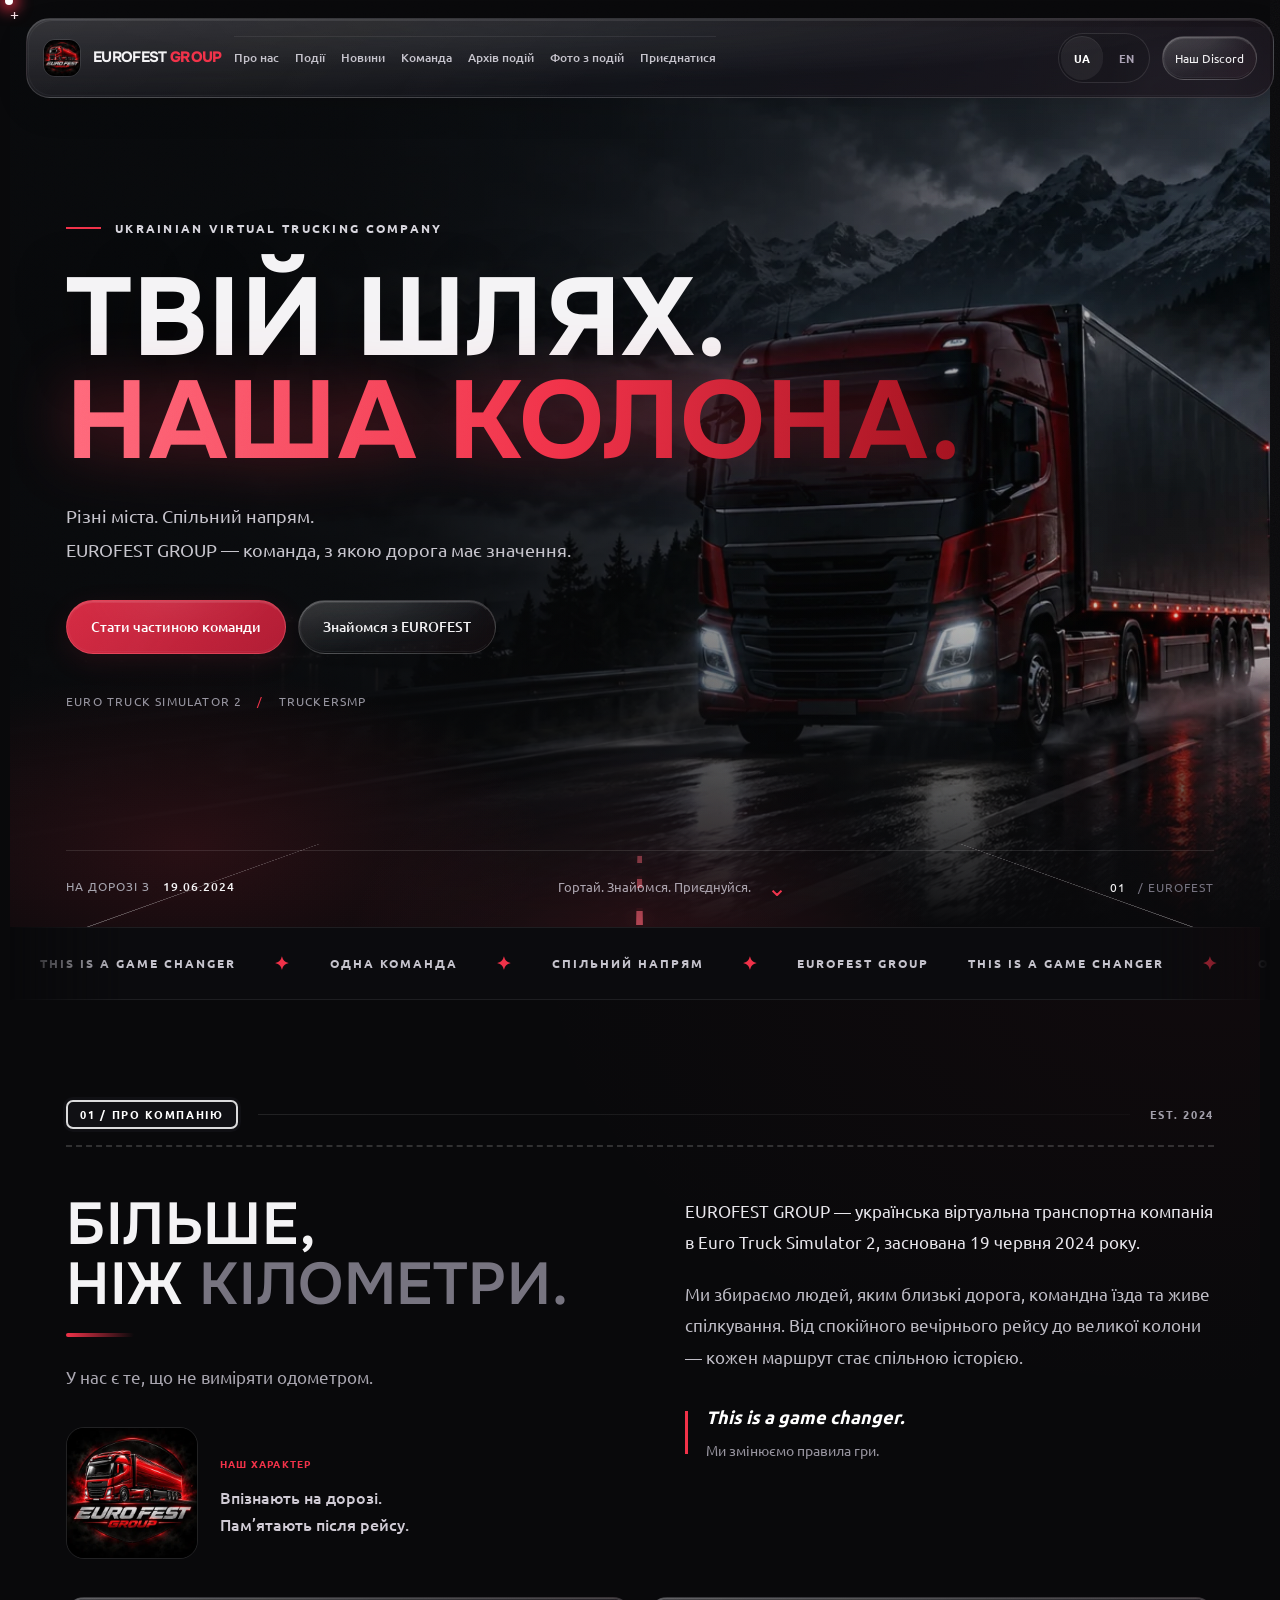
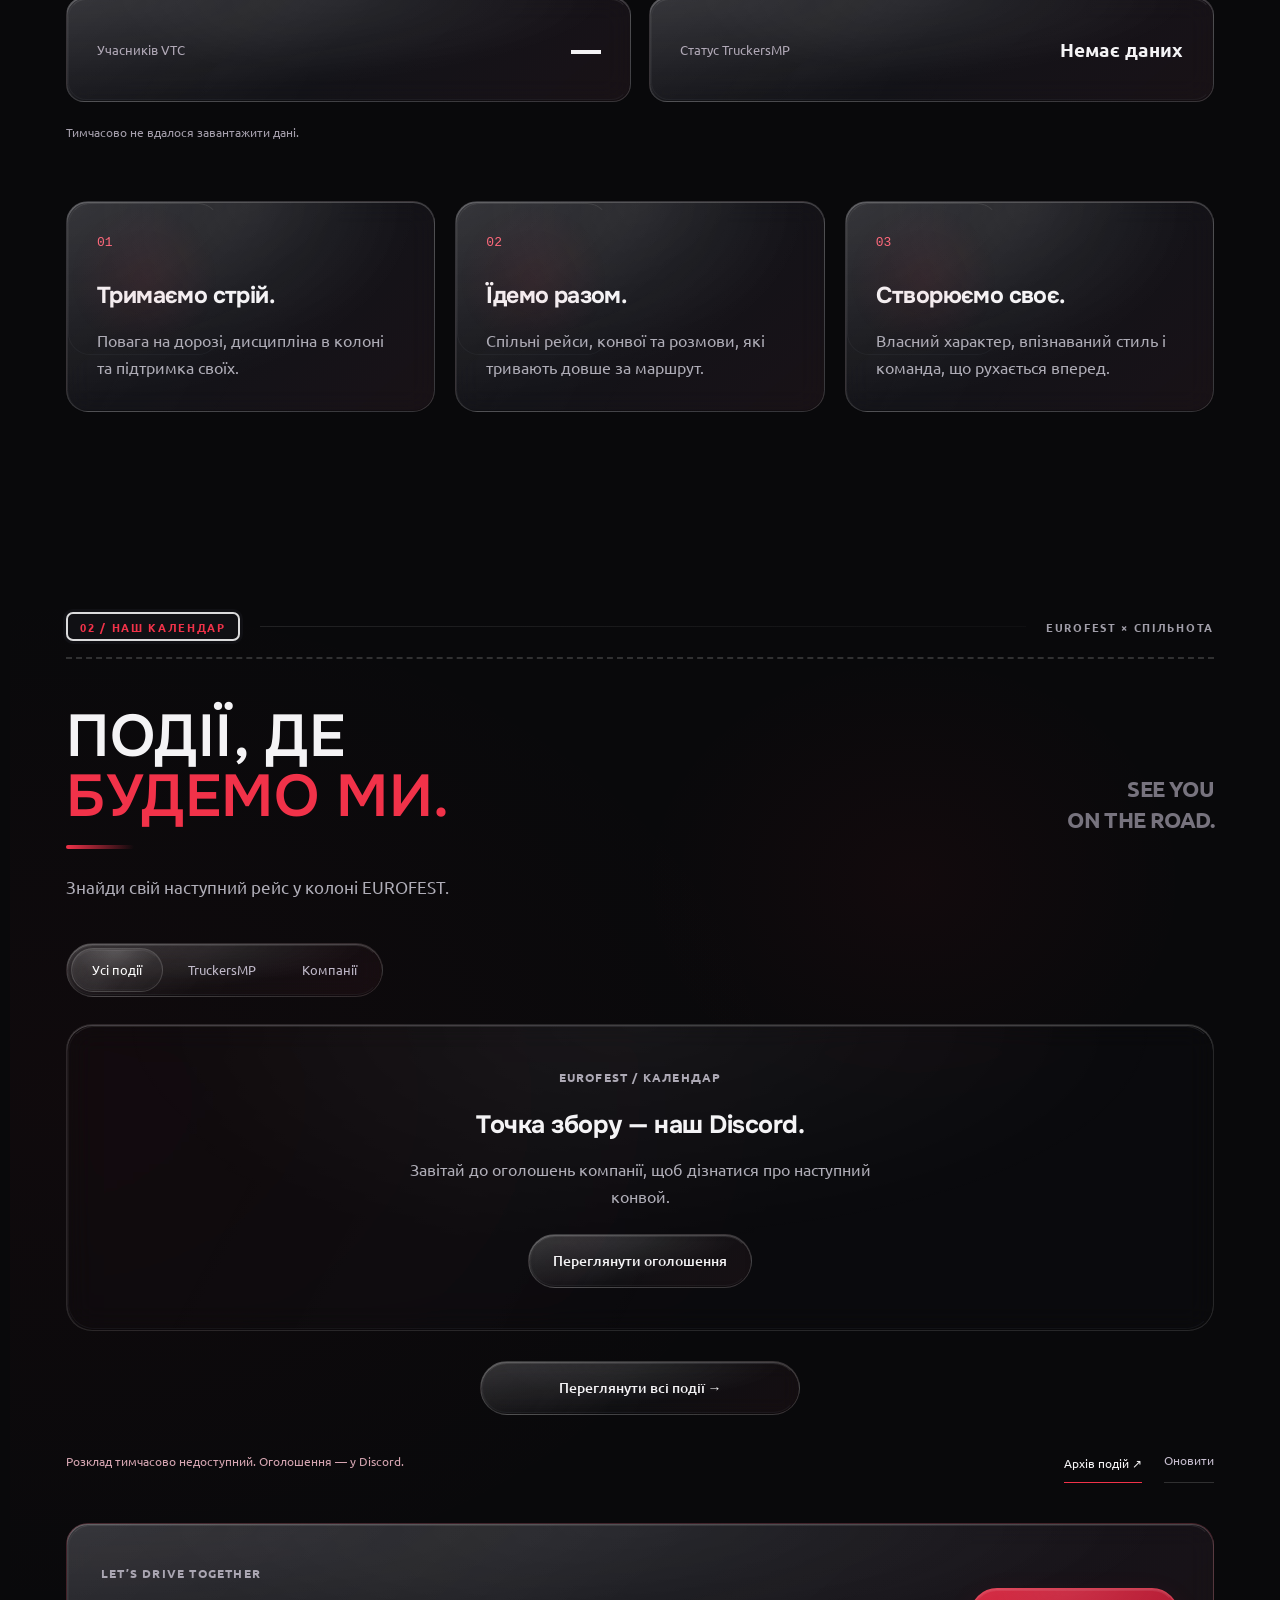
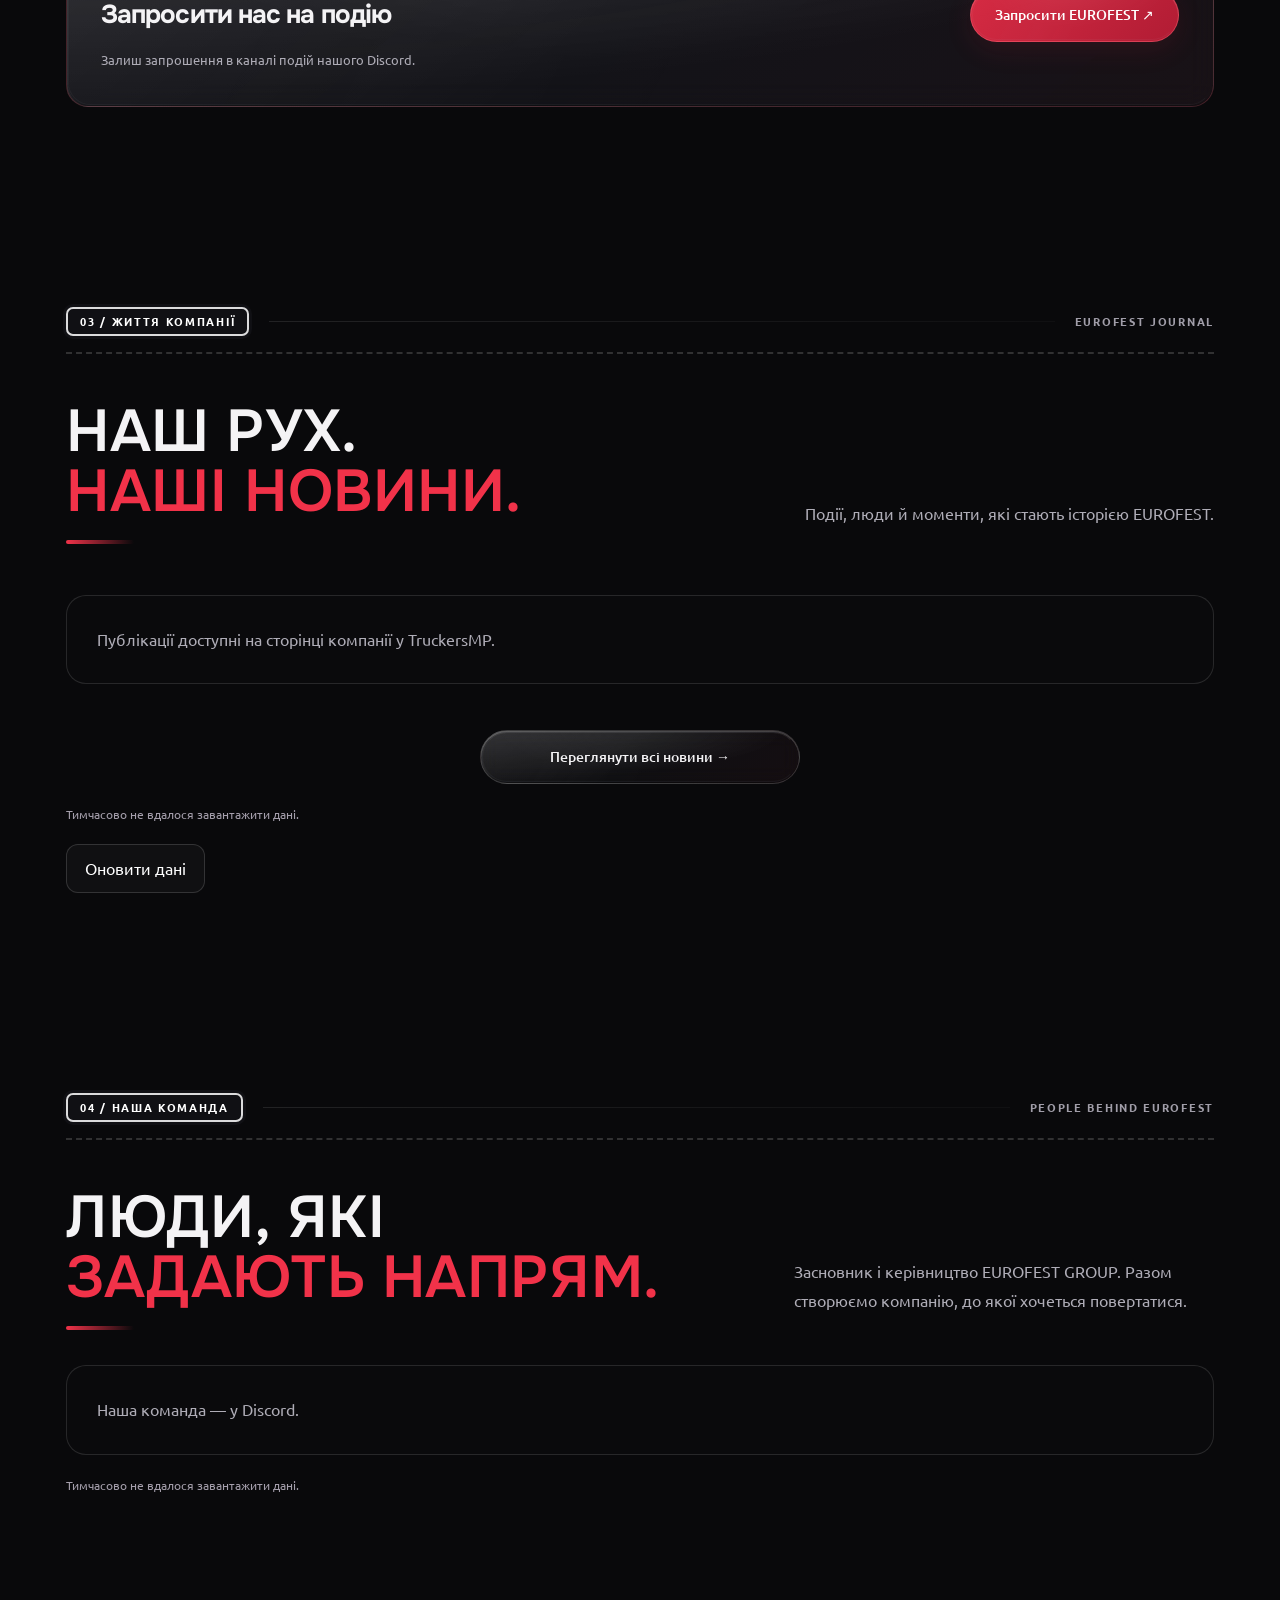
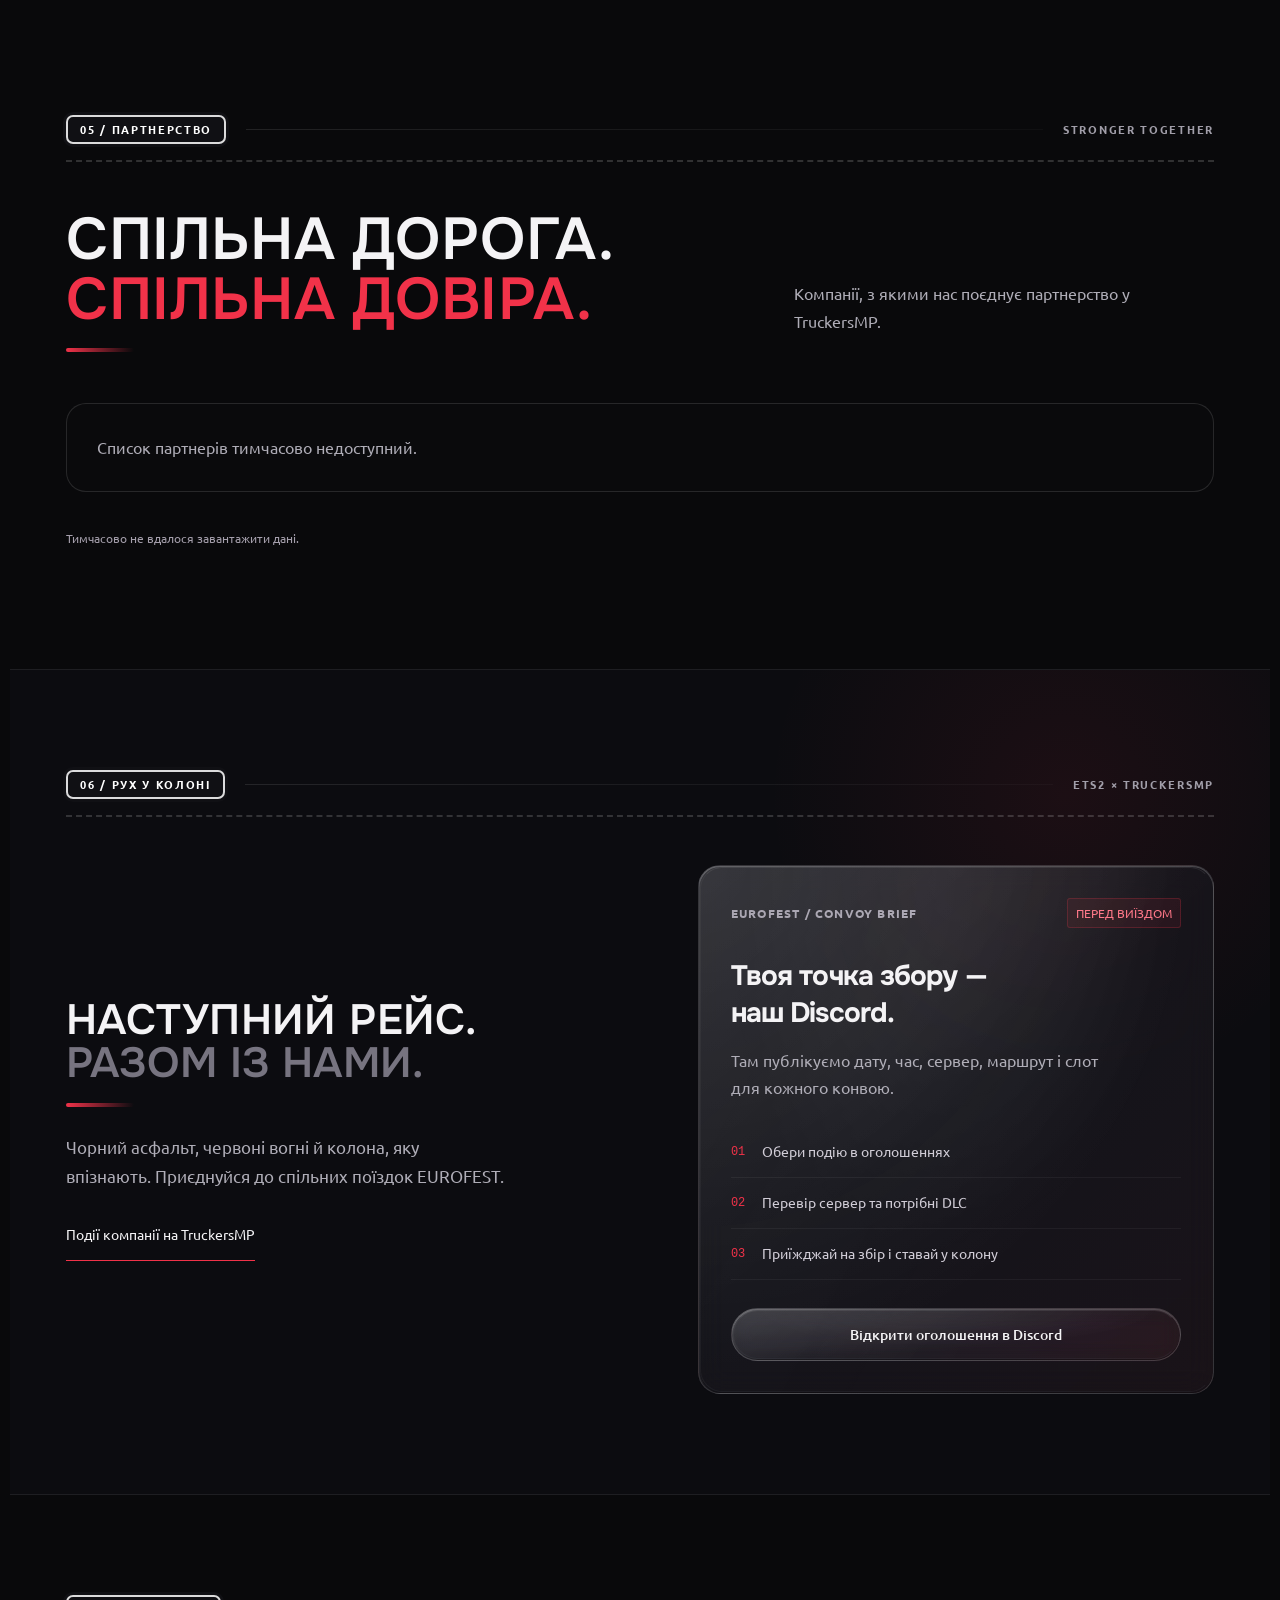
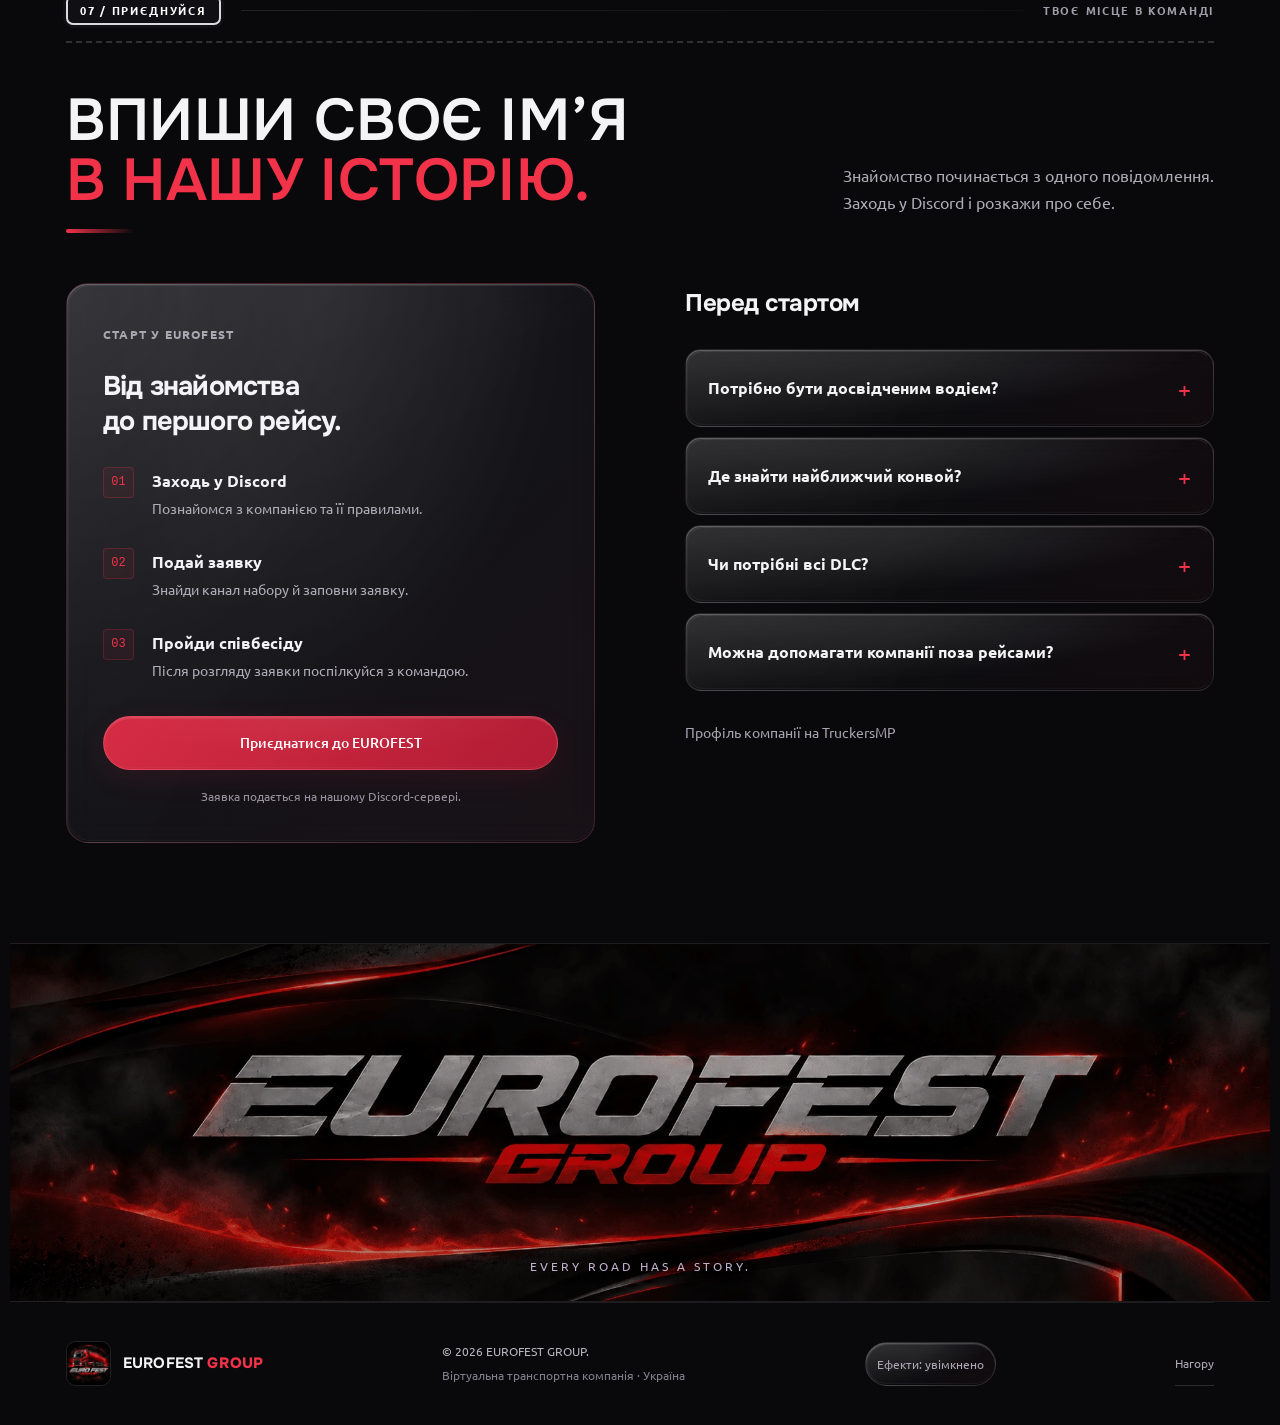
==== index.html @ 63dfdf86 "Add files via upload" ====
<!doctype html>
<html lang="uk">
<head>
  <meta charset="utf-8">
  <meta name="viewport" content="width=device-width,initial-scale=1,viewport-fit=cover">
  <meta name="theme-color" content="#09090c">
  <meta name="description" content="EUROFEST GROUP — українська віртуальна транспортна компанія в Euro Truck Simulator 2. Спільні маршрути, конвої та команда, з якою хочеться їхати.">
  <title>EUROFEST GROUP — Твій шлях. Наша колона.</title>
  <link rel="preload" as="image" href="assets/convoy.webp" fetchpriority="high">
  <link rel="icon" type="image/png" href="assets/favicon.png">
+  <script>
    // Set the navigation policy before the first paint.
    (() => {
      'use strict';
      const root = document.documentElement;
      const reduced = window.matchMedia('(prefers-reduced-motion: reduce)');
      let disabled = reduced.matches;
      try { disabled ||= localStorage.getItem('eurofest-effects') === 'off'; } catch (_) {}
      root.classList.toggle('motion-suppressed', disabled);
      const native = typeof document.startViewTransition === 'function' && 'onpageswap' in window && 'onpagereveal' in window;
      const policy = document.createElement('style');
      policy.id = 'eurofest-navigation-policy';
      policy.textContent = '@view-transition{navigation:' + (native && !disabled ? 'auto' : 'none') + '}';
      document.head.append(policy);
      const skip = event => {
        const transition = event.viewTransition;
        if (!transition) return;
        ['ready', 'finished', 'updateCallbackDone'].forEach(name => transition[name]?.catch(() => {}));
        if (reduced.matches || root.classList.contains('motion-suppressed') || root.classList.contains('effects-off')) transition.skipTransition();
      };
      window.addEventListener('pageswap', skip);
      window.addEventListener('pagereveal', skip);
    })();
  </script>
  <link rel="stylesheet" href="assets/style.css">
  <link rel="stylesheet" href="assets/glass.css?v=glass-restored-20261005">
  <link rel="stylesheet" href="assets/community.css?v=glass-restored-20261005">
  <script src="assets/config.js" defer></script>
  <script src="assets/translations.js?v=experience-20261006" defer></script>
  <script src="assets/i18n.js?v=experience-20261006" defer></script>
  <script src="assets/photo-cache.js?v=device-cache-20261005" defer></script>
  <script src="assets/app.js?v=experience-20261006" defer></script>
  <link rel="stylesheet" href="assets/responsive.css?v=photos-20261005">
  <script src="assets/gallery.js?v=dlc-lookup-20261005" defer></script>
  <script src="assets/news.js?v=preview-6-20261005" defer></script>
  <script src="assets/community.js?v=lists-20261005" defer></script>
  <link rel="stylesheet" href="assets/lists.css?v=preview-6-20261005">
  <link rel="stylesheet" href="assets/polish.css?v=dlc-links-20261005">
<link rel="stylesheet" href="assets/premium.css?v=v5-20261006e">
  <link rel="stylesheet" href="assets/experience.css?v=road-cinema-20261006">
  <script src="assets/experience.js?v=experience-20261006" defer></script>
</head>
<body>
  <a class="skip-link" href="#main">Перейти до вмісту</a>
  <div class="scroll-progress" aria-hidden="true"></div>
  <header class="header">
    <a class="brand" href="#top" aria-label="EUROFEST GROUP — головна"><img class="brand-logo" src="assets/logo.webp" alt="" width="50" height="50"><span class="brand-name">EUROFEST <b>GROUP</b></span></a>
    <nav class="nav" id="navigation" aria-label="Основна навігація"><a href="#about">Про нас</a><a href="#events">Події</a><a href="#news">Новини</a><a href="#team">Команда</a><a href="archive.html">Архів подій</a><a href="photos.html">Фото з подій</a><a href="#join">Приєднатися</a></nav>
    <div class="language-switch" role="group" aria-label="Мова сайту"><button type="button" data-language="uk" aria-pressed="true" lang="uk">UA</button><button type="button" data-language="en" aria-pressed="false" lang="en">EN</button></div>
    <a class="nav-discord" data-link="discord" href="https://discord.gg/qk5h7AK7Z4" target="_blank" rel="noopener noreferrer">Наш Discord</a>
    <button class="menu-button" aria-controls="navigation" aria-expanded="false" aria-label="Відкрити меню"><span></span><span></span></button>
  </header>
  <main id="main">
    <section class="hero" id="top" aria-labelledby="hero-title">
      <img class="hero-image" src="assets/convoy.webp" alt="Червона вантажівка на нічній дорозі серед гір" width="1881" height="836" fetchpriority="high">
      <video id="hero-video" class="hero-video" muted loop playsinline preload="none" poster="assets/convoy.webp" data-src="media/convoy-loop.mp4?v=cinema2" data-webm="media/convoy-loop.webm?v=cinema2" aria-hidden="true" tabindex="-1" disablepictureinpicture></video>
      <div class="hero-shade" aria-hidden="true"></div><div class="hero-haze" aria-hidden="true"></div>
      <div class="hero-content container">
        <div class="eyebrow"><span class="red-line"></span> UKRAINIAN VIRTUAL TRUCKING COMPANY</div>
        <h1 id="hero-title">ТВІЙ ШЛЯХ.<br><span>НАША КОЛОНА.</span></h1>
        <p class="hero-description">Різні міста. Спільний напрям.<br>EUROFEST GROUP — команда, з якою дорога має значення.</p>
        <div class="hero-actions"><a class="button button-red" href="#join">Стати частиною команди</a><a class="button button-glass" href="#about">Знайомся з EUROFEST</a></div>
        <div class="hero-signature"><span>EURO TRUCK SIMULATOR 2</span><span class="divider">/</span><span>TRUCKERSMP</span></div>
      </div>
      <div class="hero-bottom container"><span class="hero-date">НА ДОРОЗІ З <strong>19.06.2024</strong></span><a class="scroll-cue" href="#about">Гортай. Знайомся. Приєднуйся.<span aria-hidden="true">⌄</span></a><span class="hero-index">01 <span>/ EUROFEST</span></span></div>
    </section>
    <div class="brand-strip" aria-label="Цінності EUROFEST"><span>THIS IS A GAME CHANGER</span><i aria-hidden="true">✦</i><span>ОДНА КОМАНДА</span><i aria-hidden="true">✦</i><span>СПІЛЬНИЙ НАПРЯМ</span><i aria-hidden="true">✦</i><span>EUROFEST GROUP</span></div>
    <section class="about section container" id="about" aria-labelledby="about-title">
      <div class="section-label reveal"><span>01 / ПРО КОМПАНІЮ</span><span>EST. 2024</span></div>
      <div class="about-layout">
        <div class="reveal"><h2 id="about-title">БІЛЬШЕ,<br>НІЖ <span class="muted-word">КІЛОМЕТРИ.</span></h2><p class="section-lead">У нас є те, що не виміряти одометром.</p><div class="identity-plaque"><img src="assets/logo.webp" alt="Логотип EUROFEST GROUP" width="150" height="150" loading="lazy"><div><span class="micro-label">НАШ ХАРАКТЕР</span><strong>Впізнають на дорозі.<br>Пам’ятають після рейсу.</strong></div></div></div>
        <div class="about-copy reveal"><p>EUROFEST GROUP — українська віртуальна транспортна компанія в Euro Truck Simulator 2, заснована 19 червня 2024 року.</p><p>Ми збираємо людей, яким близькі дорога, командна їзда та живе спілкування. Від спокійного вечірнього рейсу до великої колони — кожен маршрут стає спільною історією.</p><div class="about-note"><span class="note-line"></span><div><strong>This is a game changer.</strong><span>Ми змінюємо правила гри.</span></div></div></div>
      </div>
      <div class="vtc-stats" aria-label="Компанія у TruckersMP">
        <div class="community-card vtc-stat liquid-glass"><span>Учасників VTC</span><strong id="vtc-count">—</strong></div>
        <div class="community-card vtc-stat liquid-glass"><span>Статус TruckersMP</span><strong class="verification-value" id="vtc-verification">Завантаження…</strong></div>
      </div><p class="community-status" id="profile-status" role="status"></p>
      <div class="principles"><article class="principle reveal"><span class="card-number">01</span><h3>Тримаємо стрій.</h3><p>Повага на дорозі, дисципліна в колоні та підтримка своїх.</p></article><article class="principle reveal"><span class="card-number">02</span><h3>Їдемо разом.</h3><p>Спільні рейси, конвої та розмови, які тривають довше за маршрут.</p></article><article class="principle reveal"><span class="card-number">03</span><h3>Створюємо своє.</h3><p>Власний характер, впізнаваний стиль і команда, що рухається вперед.</p></article></div>
    </section>
    <section class="event-gallery section container" id="events" aria-labelledby="events-title">
      <div class="section-label reveal"><span>02 / НАШ КАЛЕНДАР</span><span>EUROFEST × СПІЛЬНОТА</span></div>
      <div class="gallery-heading reveal"><div><h2 id="events-title">ПОДІЇ, ДЕ<br><span>БУДЕМО МИ.</span></h2><p id="events-subtitle">Знайди свій наступний рейс у колоні EUROFEST.</p></div><span class="gallery-signature">SEE YOU<br>ON THE ROAD.</span></div>
      <div class="gallery-toolbar"><div class="event-filters" role="group" aria-label="Категорія подій"><button type="button" data-event-filter="all" aria-pressed="true">Усі події</button><button type="button" data-event-filter="online" aria-pressed="false">TruckersMP</button><button type="button" data-event-filter="company" aria-pressed="false">Компанії</button></div><span class="events-count" id="events-count"></span></div>
      <div class="events-grid" id="events-grid" aria-busy="true"><div class="event-skeleton" aria-hidden="true"></div><div class="event-skeleton" aria-hidden="true"></div><div class="event-skeleton" aria-hidden="true"></div></div>
      <div class="preview-actions"><a id="events-all" class="button button-glass" href="events.html">Переглянути всі події →</a></div>
      <div class="gallery-footer"><p id="events-status" role="status">Завантажуємо найближчі події…</p><div class="gallery-actions"><a class="text-link" href="archive.html">Архів подій ↗</a><button id="events-refresh" type="button">Оновити</button></div></div>
      <div class="community-card invite-event liquid-glass"><div><span class="micro-label">LET’S DRIVE TOGETHER</span><h3>Запросити нас на подію</h3><p id="invite-hint">Залиш запрошення в каналі подій нашого Discord.</p></div><a class="button button-red" data-invite-event href="https://discord.gg/qk5h7AK7Z4" target="_blank" rel="noopener noreferrer">Запросити EUROFEST ↗</a></div>
      <noscript><p>Для галереї потрібен JavaScript. Події також доступні в <a href="https://truckersmp.com/vtc/76299/events">TruckersMP</a> та Discord.</p></noscript>
    </section>
    <section class="section container" id="news" aria-labelledby="news-title">
      <div class="section-label reveal"><span>03 / ЖИТТЯ КОМПАНІЇ</span><span>EUROFEST JOURNAL</span></div>
      <div class="community-intro reveal"><h2 id="news-title">НАШ РУХ.<br><span>НАШІ НОВИНИ.</span></h2><p>Події, люди й моменти, які стають історією EUROFEST.</p></div>
      <div class="news-grid" id="news-grid" aria-busy="true"><p class="community-empty">Завантажуємо новини…</p></div>
      <div class="preview-actions"><a id="news-all" class="button button-glass" href="news.html">Переглянути всі новини →</a></div>
      <p class="community-status" id="news-status" role="status"></p>
      <div class="community-footer"><button id="community-refresh" type="button">Оновити дані</button></div>
    </section>
    <section class="section container" id="team" aria-labelledby="team-title">
      <div class="section-label reveal"><span>04 / НАША КОМАНДА</span><span>PEOPLE BEHIND EUROFEST</span></div>
      <div class="community-intro reveal"><h2 id="team-title">ЛЮДИ, ЯКІ<br><span>ЗАДАЮТЬ НАПРЯМ.</span></h2><p>Засновник і керівництво EUROFEST GROUP. Разом створюємо компанію, до якої хочеться повертатися.</p></div>
      <div id="team-grid" aria-busy="true"><p class="community-empty">Завантажуємо команду…</p></div><p class="community-status" id="team-status" role="status"></p>
    </section>
    <section class="section container" id="partners" aria-labelledby="partners-title">
      <div class="section-label reveal"><span>05 / ПАРТНЕРСТВО</span><span>STRONGER TOGETHER</span></div>
      <div class="community-intro reveal"><h2 id="partners-title">СПІЛЬНА ДОРОГА.<br><span>СПІЛЬНА ДОВІРА.</span></h2><p>Компанії, з якими нас поєднує партнерство у TruckersMP.</p></div>
      <div class="partners-grid" id="partners-grid" aria-busy="true"><p class="community-empty">Завантажуємо партнерів…</p></div><p class="community-status" id="partners-status" role="status"></p>
    </section>
    <section class="convoys section" id="convoys" aria-labelledby="convoys-title"><div class="container">
      <div class="section-label reveal"><span>06 / РУХ У КОЛОНІ</span><span>ETS2 × TRUCKERSMP</span></div>
      <div class="convoy-layout"><div class="convoy-copy reveal"><h2 id="convoys-title">НАСТУПНИЙ РЕЙС.<br><span class="muted-word">РАЗОМ ІЗ НАМИ.</span></h2><p>Чорний асфальт, червоні вогні й колона, яку впізнають. Приєднуйся до спільних поїздок EUROFEST.</p><a class="text-link" href="https://truckersmp.com/vtc/76299/events" target="_blank" rel="noopener noreferrer">Події компанії на TruckersMP</a></div>
      <div class="convoy-panel reveal"><div class="panel-top"><span class="micro-label">EUROFEST / CONVOY BRIEF</span><span class="panel-tag">ПЕРЕД ВИЇЗДОМ</span></div><h3>Твоя точка збору —<br>наш Discord.</h3><p>Там публікуємо дату, час, сервер, маршрут і слот для кожного конвою.</p><ol class="brief-list"><li><span>01</span>Обери подію в оголошеннях</li><li><span>02</span>Перевір сервер та потрібні DLC</li><li><span>03</span>Приїжджай на збір і ставай у колону</li></ol><a class="button button-glass panel-button" data-link="discord" href="https://discord.gg/qk5h7AK7Z4" target="_blank" rel="noopener noreferrer">Відкрити оголошення в Discord</a><div class="panel-grid" aria-hidden="true"></div></div></div>
    </div></section>
    <section class="join section container" id="join" aria-labelledby="join-title"><div class="section-label reveal"><span>07 / ПРИЄДНУЙСЯ</span><span>ТВОЄ МІСЦЕ В КОМАНДІ</span></div>
      <div class="join-heading reveal"><h2 id="join-title">ВПИШИ СВОЄ ІМ’Я<br><span>В НАШУ ІСТОРІЮ.</span></h2><p>Знайомство починається з одного повідомлення.<br>Заходь у Discord і розкажи про себе.</p></div>
      <div class="join-grid"><div class="join-card reveal"><span class="micro-label">СТАРТ У EUROFEST</span><h3>Від знайомства<br>до першого рейсу.</h3><ol class="join-steps"><li><span>01</span><div><strong>Заходь у Discord</strong><p>Познайомся з компанією та її правилами.</p></div></li><li><span>02</span><div><strong>Подай заявку</strong><p>Знайди канал набору й заповни заявку.</p></div></li><li><span>03</span><div><strong>Пройди співбесіду</strong><p>Після розгляду заявки поспілкуйся з командою.</p></div></li></ol><a class="button button-red" data-link="discord" href="https://discord.gg/qk5h7AK7Z4" target="_blank" rel="noopener noreferrer">Приєднатися до EUROFEST</a><span class="join-note">Заявка подається на нашому Discord-сервері.</span></div>
      <div class="faq reveal"><h3>Перед стартом</h3><details><summary>Потрібно бути досвідченим водієм?</summary><p>Розкажи про свій досвід у заявці. На співбесіді обговоримо, як ти їздиш, чого очікуєш і як долучитися до команди.</p></details><details><summary>Де знайти найближчий конвой?</summary><p>Актуальні оголошення шукай у Discord. Публічні події також можна переглянути на сторінці EUROFEST GROUP у TruckersMP.</p></details><details><summary>Чи потрібні всі DLC?</summary><p>Набір DLC залежить від маршруту конкретного конвою. Перевір список в оголошенні перед виїздом.</p></details><details><summary>Можна допомагати компанії поза рейсами?</summary><p>Так. Якщо цікавишся організацією подій, медіа або роботою з людьми, напиши адміністрації в Discord і розкажи, що хочеш робити.</p></details><a class="vtc-link" href="https://truckersmp.com/vtc/76299" target="_blank" rel="noopener noreferrer">Профіль компанії на TruckersMP</a></div></div>
    </section>
    <section class="closing brand-closing" aria-label="EUROFEST GROUP"><img src="assets/brand-background.webp" alt="EUROFEST GROUP — червоний і чорний фірмовий банер" width="2029" height="775" loading="lazy"><div class="container"><span>EVERY ROAD HAS A STORY.</span></div></section>
  </main>
  <dialog id="event-dialog" class="event-dialog" aria-label="Деталі конвою"><button id="event-close" class="event-close" type="button" aria-label="Закрити деталі">×</button><div id="event-detail"></div></dialog>
  <footer class="footer container"><a class="brand" href="#top"><img class="brand-logo" src="assets/logo.webp" alt="" width="50" height="50"><span class="brand-name">EUROFEST <b>GROUP</b></span></a><div class="footer-copy">© <span id="year">2026</span> EUROFEST GROUP.<span>Віртуальна транспортна компанія · Україна</span></div><button class="effects-toggle" type="button" aria-pressed="true">Ефекти: увімкнено</button><a class="back-top" href="#top">Нагору</a></footer>
<script src="assets/premium.js?v=v5-20261006e" defer></script>
</body>
</html>
---- assets/style.css ----
:root{color-scheme:dark;--bg:#09090c;--surface:#101014;--text:#f4f3f5;--muted:#a8a7b0;--red:#f13249;--border:rgba(255,255,255,.12);--ease:cubic-bezier(.22,1,.36,1)}
*{box-sizing:border-box}html{scroll-behavior:smooth;scroll-padding-top:100px}body{margin:0;background:var(--bg);color:var(--text);font-family:Arial,Helvetica,sans-serif;line-height:1.6;-webkit-font-smoothing:antialiased}a{color:inherit;text-decoration:none}button{font:inherit;color:inherit}::selection{background:var(--red);color:white}button,a,summary{-webkit-tap-highlight-color:transparent}:focus-visible{outline:2px solid #fff;outline-offset:6px}button:focus-visible,summary:focus-visible{outline-offset:3px}.container{width:min(1280px,calc(100% - 112px));margin-inline:auto}.skip-link{position:fixed;top:-100px;left:16px;background:var(--red);padding:12px 20px;z-index:100}.skip-link:focus{top:16px}.scroll-progress{position:fixed;z-index:60;top:0;left:0;height:2px;width:0;background:var(--red);box-shadow:0 0 12px #f1324980}.header{height:92px;padding:0 56px;display:flex;align-items:center;justify-content:space-between;gap:30px;position:absolute;top:0;z-index:50;width:100%;border-bottom:1px solid var(--border);background:#09090c45;backdrop-filter:blur(18px);-webkit-backdrop-filter:blur(18px)}.brand{display:inline-flex;align-items:center;gap:12px;flex-shrink:0}.brand-mark{width:42px;height:42px;background:var(--red);color:#fff;display:grid;place-items:center;font-size:21px;font-weight:900;letter-spacing:-2px;font-style:italic;border-radius:3px}.brand-name{font-size:18px;font-weight:800;letter-spacing:-.5px}.brand-name b{color:var(--red);font-weight:800}.nav{display:flex;gap:34px;align-items:center}.nav a{font-size:14px;color:#c4c2cb;transition:color .2s}.nav a:hover,.nav a.active{color:white}.nav-discord{font-size:14px;border:1px solid #ffffff38;padding:10px 20px;border-radius:5px;transition:border-color .2s,background .2s}.nav-discord span{margin-left:15px;color:var(--red)}.nav-discord:hover{background:#ffffff0b;border-color:#ffffff70}.menu-button{display:none}.hero{min-height:850px;height:min(100svh,1050px);position:relative;isolation:isolate;display:flex;align-items:center;overflow:hidden}.hero-image{position:absolute;inset:0;height:100%;width:100%;object-fit:cover;object-position:62% center;z-index:-3}.hero-shade{position:absolute;inset:0;z-index:-2;background:linear-gradient(90deg,#08090bf2 0%,#08090bd9 25%,#08090b70 54%,#08090b0d 100%),linear-gradient(0deg,#09090c 0%,#09090c15 35%,#09090c38 100%)}.hero-haze{position:absolute;width:650px;height:280px;left:-120px;bottom:-110px;background:#f1324920;filter:blur(85px);z-index:-1;animation:breathe 9s ease-in-out infinite alternate;pointer-events:none}.hero-content{padding-top:45px;padding-bottom:70px}.eyebrow{display:flex;align-items:center;gap:14px;color:#d8d6de;font-size:12px;letter-spacing:2.2px;font-weight:600;margin-bottom:28px}.red-line{height:2px;width:35px;background:var(--red);display:inline-block}.hero h1{font-size:clamp(44px,5.6vw,90px);font-weight:900;line-height:1.12;letter-spacing:-3.5px;margin:0 0 26px;max-width:950px}.hero h1 span{color:var(--red)}.hero-description{color:#c5c3cd;font-size:18px;line-height:1.8;max-width:540px;margin:0 0 34px}.hero-actions{display:flex;gap:12px;align-items:center;flex-wrap:wrap}.button{min-height:52px;padding:14px 24px;border-radius:5px;display:inline-flex;align-items:center;justify-content:center;text-align:center;font-size:14px;font-weight:600;border:1px solid transparent;transition:transform .25s var(--ease),background .2s,border-color .2s,box-shadow .2s}.button:hover{transform:translateY(-3px)}.button-red{background:var(--red);color:white;box-shadow:0 8px 35px #f132491b}.button-red:hover{background:#ff4258;box-shadow:0 10px 38px #f1324938}.button-glass{background:#ffffff08;border-color:#ffffff29;backdrop-filter:blur(18px);-webkit-backdrop-filter:blur(18px)}.button-glass:hover{border-color:#ffffff55;background:#ffffff12}.hero-signature{display:flex;gap:15px;margin-top:37px;color:#96949f;font-size:12px;letter-spacing:1.2px}.hero-signature .divider{color:var(--red)}.hero-bottom{position:absolute;bottom:28px;left:0;right:0;display:flex;justify-content:space-between;align-items:center;gap:20px;border-top:1px solid var(--border);padding-top:24px;font-size:12px;letter-spacing:1px;color:#a5a3ad}.hero-date strong{color:#f3f2f4;margin-left:9px;font-weight:500}.scroll-cue{letter-spacing:0;display:flex;align-items:center;gap:16px;font-size:13px}.scroll-cue span{font-size:24px;color:var(--red);line-height:1}.hero-index{color:#f3f2f4}.hero-index span{color:#74717e;margin-left:8px}.brand-strip{display:flex;align-items:center;justify-content:space-around;gap:20px;white-space:nowrap;overflow:hidden;min-height:70px;border-block:1px solid var(--border);background:#0d0d11;color:#c5c3cc;font-weight:700;font-size:12px;letter-spacing:2px;padding:20px 30px}.brand-strip i{font-style:normal;color:var(--red);font-size:18px}.section{padding-top:110px;padding-bottom:110px;scroll-margin-top:16px}.section-label{display:flex;justify-content:space-between;gap:20px;font-size:12px;letter-spacing:1.7px;color:#97949f;align-items:center;margin-bottom:48px}.section-label span:first-child{color:var(--red)}.about-layout{display:grid;grid-template-columns:1fr 1fr;gap:90px}h2{font-size:clamp(33px,3.5vw,53px);line-height:1.2;letter-spacing:-1.8px;font-weight:800;margin:0}h2 .muted-word{color:#777480}.section-lead{color:#aaa7b1;font-size:17px;margin-top:24px}.about-copy{font-size:17px;color:#bfbdc6}.about-copy p:first-child{margin-top:0;color:#e8e6ec}.about-copy p+p{margin-top:20px}.about-note{margin-top:28px;display:flex;gap:18px;align-items:center}.note-line{width:3px;height:43px;background:var(--red)}.about-note strong{font-size:18px;font-style:italic;color:#fff;display:block}.about-note div>span{font-size:14px;color:#9895a0}.principles{margin-top:58px;display:grid;grid-template-columns:repeat(3,1fr);gap:20px}.principle{position:relative;padding:30px 28px;background:linear-gradient(120deg,#ffffff06,#ffffff02);border:1px solid var(--border);border-radius:8px;transition:border-color .25s,transform .25s;overflow:hidden}.principle:hover{border-color:#f1324975;transform:translateY(-4px)}.principle::after{content:"";position:absolute;width:150px;height:150px;right:-80px;top:-80px;background:#f1324910;filter:blur(35px);pointer-events:none}.card-number{font-size:13px;color:var(--red);font-family:monospace;display:block;margin-bottom:27px}.principle h3{font-size:23px;letter-spacing:-.6px;margin:0 0 12px}.principle p{font-size:16px;color:var(--muted);margin:0;max-width:290px}.convoys{position:relative;background:#101014;border-block:1px solid #ffffff09;overflow:hidden}.convoys::before{content:"";position:absolute;right:-120px;top:-200px;width:650px;height:650px;background:radial-gradient(circle,#f1324912,transparent 65%);pointer-events:none}.convoy-layout{display:grid;grid-template-columns:1.05fr 1fr;gap:90px;align-items:center}.convoy-copy h2{font-size:clamp(33px,3.3vw,49px)}.convoy-copy p{max-width:440px;font-size:17px;color:var(--muted);margin:26px 0}.text-link{display:inline-block;color:#f6f5f7;font-size:14px;border-bottom:1px solid var(--red);padding-bottom:7px}.text-link:hover{color:var(--red)}.convoy-panel{padding:32px;background:linear-gradient(120deg,#ffffff07,#ffffff02);border:1px solid #ffffff24;border-radius:10px;position:relative;isolation:isolate;overflow:hidden;backdrop-filter:blur(20px);-webkit-backdrop-filter:blur(20px)}.panel-top{display:flex;justify-content:space-between;gap:12px;align-items:center;margin-bottom:30px}.micro-label{font-size:12px;color:#aaa6b2;letter-spacing:1.2px}.panel-tag{background:#f1324914;color:#ff7788;border:1px solid #f1324938;padding:4px 8px;border-radius:3px;font-size:12px;white-space:nowrap}.convoy-panel h3{font-size:28px;line-height:1.3;letter-spacing:-.9px;margin:0 0 16px}.convoy-panel>p{font-size:16px;color:var(--muted);max-width:390px;margin:0 0 20px}.brief-list{list-style:none;padding:0;margin:26px 0 28px}.brief-list li{padding:13px 0;border-bottom:1px solid #ffffff0d;font-size:14px;color:#d1cdd7;display:flex;align-items:center;gap:17px}.brief-list li span{color:var(--red);font-size:12px;font-family:monospace}.panel-button{width:100%}.panel-grid{position:absolute;inset:0;z-index:-1;opacity:.15;pointer-events:none;background-image:linear-gradient(#ffffff08 1px,transparent 1px),linear-gradient(90deg,#ffffff08 1px,transparent 1px);background-size:36px 36px;mask-image:linear-gradient(135deg,transparent,#000)}.join-heading h2 span{color:var(--red)}.join-heading{display:flex;justify-content:space-between;gap:40px;align-items:flex-end}.join-heading>p{color:var(--muted);font-size:16px;max-width:380px}.join-grid{display:grid;grid-template-columns:1fr 1fr;gap:90px;margin-top:50px;align-items:start}.join-card{padding:35px 36px;border:1px solid #f1324935;border-radius:10px;background:radial-gradient(ellipse at 0 0,#f1324912,transparent 65%),#101014}.join-card h3{font-size:27px;line-height:1.3;letter-spacing:-.8px;margin:23px 0 28px}.join-steps{padding:0;margin:0 0 30px;list-style:none}.join-steps li{display:flex;gap:18px;margin:24px 0}.join-steps li>span{color:var(--red);font-size:12px;border:1px solid #f1324938;background:#f1324910;width:31px;height:31px;display:grid;place-items:center;flex-shrink:0;border-radius:4px;font-family:monospace}.join-steps strong{font-size:16px;font-weight:600}.join-steps p{font-size:14px;color:var(--muted);margin:3px 0}.join-card>.button{width:100%}.join-note{display:block;font-size:12px;text-align:center;color:#9995a1;margin-top:16px}.faq h3{font-size:24px;letter-spacing:-.5px;margin:0 0 26px}.faq details{border-bottom:1px solid var(--border);padding:22px 0}.faq summary{cursor:pointer;list-style:none;font-size:16px;font-weight:500;display:flex;justify-content:space-between;gap:20px}.faq summary::-webkit-details-marker{display:none}.faq summary::after{content:"+";color:var(--red);font-size:23px;line-height:1.2;font-weight:400;flex-shrink:0}.faq details[open] summary::after{content:"−"}.faq details p{font-size:15px;color:var(--muted);margin:15px 28px 0 0}.vtc-link{font-size:14px;color:#a8a4b1;margin-top:30px;display:flex;justify-content:space-between;gap:15px;align-items:center}.vtc-link span{color:var(--red)}.vtc-link:hover{color:#fff}.closing{padding:60px 0 66px;border-block:1px solid var(--border);background:linear-gradient(120deg,#f132490a,transparent 65%);text-align:center}.closing span{font-size:12px;letter-spacing:3px;color:#94909e}.closing p{font-size:clamp(28px,5vw,65px);letter-spacing:-2px;font-weight:800;line-height:1.15;margin:20px 0 0}.closing strong{color:var(--red)}.footer{padding-block:40px;display:flex;align-items:center;justify-content:space-between;gap:30px}.footer .brand-name{font-size:15px}.footer .brand-mark{width:35px;height:35px;font-size:18px}.footer-copy{font-size:12px;color:#b8b4c0}.footer-copy span:last-child{display:block;color:#837e8e;margin-top:3px}.effects-toggle{border:1px solid #ffffff20;background:#ffffff03;border-radius:4px;padding:8px 11px;font-size:12px;color:#ada7b6;cursor:pointer;white-space:nowrap}.effects-toggle:hover{color:#fff}.back-top{font-size:12px;color:#ada7b6;white-space:nowrap}.back-top:hover{color:#fff}.reveal{opacity:1}.motion-ready .reveal{opacity:0;transform:translateY(22px);transition:opacity .75s var(--ease),transform .75s var(--ease)}.motion-ready .reveal.visible{opacity:1;transform:translateY(0)}.effects-off .reveal{opacity:1!important;transform:none!important;transition:none!important}.effects-off *{animation:none!important;scroll-behavior:auto!important}.effects-off .hero-haze{display:none}.effects-off .button:hover,.effects-off .principle:hover{transform:none}.effects-off .button-glass,.effects-off .header,.effects-off .convoy-panel{backdrop-filter:none;-webkit-backdrop-filter:none;background-color:#131217f2}@keyframes breathe{from{transform:translateX(-10px);opacity:.5}to{transform:translateX(70px);opacity:1}}
@media(min-width:1600px){.header{padding-inline:max(56px,calc((100% - 1280px)/2))}.hero h1{font-size:90px}.hero-image{object-position:center 60%}}
@media(max-width:1100px){.container{width:calc(100% - 64px)}.header{padding-inline:32px;gap:20px}.nav{gap:22px}.brand-name{font-size:16px}.hero{min-height:770px}.hero h1{letter-spacing:-2.5px;font-size:6.2vw}.about-layout,.convoy-layout,.join-grid{gap:40px}.section{padding-block:85px}.join-heading{align-items:start}.join-heading>p{max-width:280px}.panel-top{flex-wrap:wrap}.footer{flex-wrap:wrap}.footer-copy{flex:1}.hero-bottom .hero-index{display:none}}
@media(max-width:760px){html{scroll-padding-top:30px}.container{width:calc(100% - 40px)}.header{height:76px;padding-inline:20px;gap:16px}.brand-name{font-size:15px}.brand-mark{width:36px;height:36px;font-size:18px}.nav-discord{margin-left:auto;font-size:12px;padding:8px 12px}.nav-discord span{display:none}.menu-button{display:flex;flex-direction:column;gap:6px;border:0;background:transparent;padding:10px;cursor:pointer}.menu-button span{height:2px;width:22px;background:#f4f3f5;transition:transform .2s}.menu-button[aria-expanded=true] span:first-child{transform:translateY(4px) rotate(45deg)}.menu-button[aria-expanded=true] span:last-child{transform:translateY(-4px) rotate(-45deg)}.nav{display:none;position:absolute;top:76px;left:0;right:0;flex-direction:column;align-items:stretch;padding:16px 20px;background:#0b0b10f7;backdrop-filter:blur(20px);-webkit-backdrop-filter:blur(20px);border-bottom:1px solid var(--border);gap:0}.nav.open{display:flex}.nav a{padding:13px 10px;font-size:16px}.hero{height:auto;min-height:800px;padding-top:110px;align-items:start}.hero-content{padding-top:32px;padding-bottom:135px}.hero-image{object-position:67% center;opacity:.65}.hero-shade{background:linear-gradient(90deg,#08090bec,#08090b72),linear-gradient(0deg,#09090c 0%,#09090c55 45%,#09090c30)}.eyebrow{font-size:10px;letter-spacing:1.4px;gap:10px;margin-bottom:28px}.red-line{width:24px}.hero h1{font-size:clamp(36px,8.3vw,62px);letter-spacing:-1.8px;line-height:1.16;margin-bottom:25px}.hero-description{font-size:16px;max-width:410px;line-height:1.75}.hero-actions{gap:10px;align-items:stretch;flex-direction:column;max-width:340px}.hero-signature{font-size:10px;letter-spacing:.7px;gap:10px}.hero-bottom{bottom:24px;flex-direction:column;gap:12px;align-items:start;padding-top:20px}.hero-date{font-size:10px}.scroll-cue{font-size:12px}.brand-strip{justify-content:start;gap:25px;font-size:10px;min-height:60px;padding-inline:20px}.brand-strip span:nth-of-type(n+3),.brand-strip i:nth-of-type(n+2){display:none}.section{padding-block:66px}.section-label{font-size:10px;letter-spacing:1.2px;margin-bottom:33px}.section-label span:last-child{font-size:10px;text-align:right}.about-layout,.convoy-layout,.join-grid{grid-template-columns:1fr;gap:30px}h2{font-size:clamp(29px,7vw,42px);letter-spacing:-1px}.section-lead{font-size:16px;margin:18px 0 0}.about-copy{font-size:16px}.principles{grid-template-columns:1fr;gap:12px;margin-top:35px}.principle{padding:24px}.card-number{margin-bottom:14px}.principle h3{font-size:22px}.principle p{max-width:none}.convoy-copy h2{font-size:clamp(29px,6.8vw,41px)}.convoy-copy p{font-size:16px;margin-block:22px}.convoy-panel{padding:26px 22px}.panel-top{margin-bottom:24px}.micro-label{font-size:10px;letter-spacing:1px}.panel-tag{font-size:10px}.convoy-panel h3{font-size:26px}.brief-list li{font-size:14px}.panel-button{font-size:13px;padding-inline:14px}.join-heading{display:block}.join-heading>p{max-width:none;font-size:16px;margin:23px 0 0}.join-grid{margin-top:32px;gap:42px}.join-card{padding:28px 22px}.join-card h3{font-size:25px}.faq details{padding-block:20px}.faq summary{font-size:15px}.closing{padding-block:42px}.closing p{letter-spacing:-1px}.closing span{font-size:10px;letter-spacing:2px}.footer{padding-block:28px;gap:23px;display:grid;grid-template-columns:1fr auto}.footer-copy{grid-column:1/-1;grid-row:2}.effects-toggle{grid-column:1;grid-row:3;justify-self:start}.back-top{grid-column:2;grid-row:3}.footer .brand{grid-column:1/-1}.footer-copy{font-size:12px}}
@media(max-width:360px){.brand{gap:8px}.brand-name{font-size:13px}.nav-discord{font-size:11px;padding:7px 9px}.header{gap:10px}.eyebrow{font-size:9px;letter-spacing:.8px}.hero h1{font-size:31px}.hero-signature{font-size:9px}}
@media(prefers-reduced-motion:reduce){html{scroll-behavior:auto}*,*::before,*::after{animation:none!important;transition:none!important}.motion-ready .reveal{opacity:1;transform:none}.hero-haze{display:none}}
---- assets/glass.css ----
/* EUROFEST glass language: dark lenses, quiet highlights, a red core. */
.glass-surface{position:relative}
.header{top:18px;left:50%;transform:translateX(-50%);width:min(1340px,calc(100% - 64px));height:80px;border:1px solid #ffffff20;border-radius:24px;padding-inline:26px;background:linear-gradient(135deg,#29272d65,#0a090e70);box-shadow:inset 0 1px 0 #ffffff18,inset 0 -1px 0 #0006,0 15px 55px #0003;backdrop-filter:blur(24px) saturate(140%);-webkit-backdrop-filter:blur(24px) saturate(140%)}.brand-logo{width:50px;height:50px;object-fit:cover;display:block;border-radius:12px;border:1px solid #ffffff14}.nav{gap:26px}.nav-discord{border-radius:15px;background:linear-gradient(135deg,#ffffff0c,#ffffff02);box-shadow:inset 0 1px 0 #ffffff0f}.hero h1{position:relative;z-index:1}.hero-haze{background:#f1324933}.button{border-radius:15px}.button-red{background:linear-gradient(135deg,#f7465a,#e8223c);border-color:#ff6e7d55;box-shadow:inset 0 1px 0 #ffffff25,0 12px 40px #ee263428}.button-glass{background:linear-gradient(135deg,#ffffff11,#ffffff04);border-color:#ffffff2b;box-shadow:inset 0 1px 0 #ffffff12,0 8px 30px #0002;backdrop-filter:blur(22px) saturate(130%);-webkit-backdrop-filter:blur(22px) saturate(130%)}.principle,.convoy-panel,.join-card{border-radius:20px;box-shadow:inset 0 1px 0 #ffffff12,0 15px 60px #0002}.principle{background:linear-gradient(130deg,#ffffff09,#ffffff02)}.convoy-panel{background:linear-gradient(135deg,#ffffff0a,#ffffff02);backdrop-filter:blur(24px) saturate(140%);-webkit-backdrop-filter:blur(24px) saturate(140%)}.identity-plaque{display:flex;align-items:center;gap:22px;margin-top:35px}.identity-plaque img{width:132px;height:132px;object-fit:cover;border-radius:18px;border:1px solid #ffffff1a;box-shadow:0 12px 35px #0004}.identity-plaque strong{font-size:16px;line-height:1.7;display:block;margin-top:9px;font-weight:500;color:#d0cbd5}.identity-plaque .micro-label{font-size:10px;color:var(--red)}.event-gallery{--event-accent:#f13249;--event-columns:3;--event-radius:20px;--event-image-fit:cover;--event-image-position:center;position:relative}.event-gallery::before{content:"";position:absolute;width:600px;height:500px;right:0;top:120px;background:radial-gradient(ellipse,#ee273b0a,transparent 65%);pointer-events:none;z-index:-1}.event-gallery .section-label span:first-child{color:var(--event-accent)}.gallery-heading{display:flex;justify-content:space-between;gap:30px;align-items:center}.gallery-heading h2{max-width:860px;white-space:normal}.gallery-heading h2 span{color:var(--event-accent)}.gallery-heading p{font-size:17px;color:var(--muted);margin:23px 0 0}.gallery-signature{color:#67606f;text-align:right;line-height:1.4;font-weight:800;font-size:23px;letter-spacing:-.5px;flex-shrink:0}.gallery-toolbar{margin:40px 0 27px;display:flex;align-items:center;justify-content:space-between;gap:20px}.event-filters{padding:5px;border-radius:17px;border:1px solid #ffffff16;display:inline-flex;gap:4px;background:#ffffff04;box-shadow:inset 0 1px 0 #ffffff08}.event-filters button{border:1px solid transparent;background:transparent;border-radius:12px;font-size:14px;color:#a39bab;padding:10px 20px;cursor:pointer;transition:background .2s,color .2s,box-shadow .2s}.event-filters button:hover{color:#fff}.event-filters button[aria-pressed=true]{background:linear-gradient(135deg,#ffffff18,#ffffff08);color:#fff;border-color:#ffffff1c;box-shadow:inset 0 1px 0 #ffffff14,0 5px 15px #0003}.events-count{font-size:13px;font-family:monospace;color:#918799}.events-grid{display:grid;grid-template-columns:repeat(var(--event-columns),minmax(0,1fr));gap:22px;align-items:stretch}.event-card{min-width:0;border-radius:var(--event-radius);background:linear-gradient(140deg,#ffffff09,#ffffff03);border:1px solid #ffffff1e;box-shadow:inset 0 1px 0 #ffffff14,0 15px 40px #0003;overflow:hidden;transition:border-color .25s,box-shadow .25s,transform .3s var(--ease);display:flex;flex-direction:column;position:relative}.event-card:hover{border-color:color-mix(in srgb,var(--event-accent) 55%,transparent);box-shadow:inset 0 1px 0 #ffffff20,0 20px 55px #0006;transform:translateY(-5px)}.event-visual{height:200px;position:relative;background:#121017;overflow:hidden}.event-visual::after{content:"";position:absolute;inset:0;background:linear-gradient(0deg,#101015e6 0%,#10101510 55%,#09090c30);pointer-events:none}.event-visual>img{width:100%;height:100%;object-fit:var(--event-image-fit);object-position:var(--event-image-position);transition:transform .8s var(--ease);filter:saturate(.88)}.event-card:hover .event-visual>img{transform:scale(1.035)}.event-date{position:absolute;top:16px;left:16px;z-index:1;background:linear-gradient(135deg,#111016ba,#1110167a);backdrop-filter:blur(20px);-webkit-backdrop-filter:blur(20px);border:1px solid #ffffff38;border-radius:13px;min-width:63px;min-height:69px;text-align:center;display:flex;flex-direction:column;justify-content:center;padding:8px 11px;box-shadow:inset 0 1px 0 #ffffff18,0 8px 24px #0004}.event-date strong{font-size:27px;line-height:1.2;letter-spacing:-.6px}.event-date span{font-size:11px;color:#d2cad9;text-transform:uppercase;letter-spacing:1px;margin-top:2px}.event-image-label{position:absolute;bottom:15px;left:22px;right:15px;z-index:1;color:#d3cbd8;font-size:10px;letter-spacing:1.5px}.event-body{padding:23px 22px 22px;display:flex;flex-direction:column;flex:1}.event-meta{display:flex;align-items:center;justify-content:space-between;gap:8px;margin-bottom:15px}.event-kind{font-size:10px;letter-spacing:1px;color:var(--event-accent);font-weight:700}.event-countdown{font-size:11px;color:#bfb4c8;text-align:right}.event-card h3{font-size:21px;line-height:1.35;letter-spacing:-.55px;font-weight:700;margin:0 0 13px;overflow-wrap:anywhere}.event-route{font-size:14px;color:#c4bacd;margin:0 0 7px;line-height:1.65;overflow-wrap:anywhere}.event-organizer{font-size:12px;color:#8d8297;margin:0 0 8px;overflow-wrap:anywhere}.event-times{display:flex;gap:26px;align-items:end;margin-top:auto;padding-top:21px;border-top:1px solid #ffffff0e;margin-bottom:17px}.event-times>div>span{display:block;color:#95889f;font-size:12px;margin-bottom:4px}.event-times strong{font-size:21px;font-weight:500;font-variant-numeric:tabular-nums;line-height:1.4;color:#f5eff8}.event-timezone{font-size:9px;letter-spacing:1px;color:#8b7d98;margin-left:auto;margin-bottom:5px}.event-server{font-size:11px;color:#aa9db6;align-self:start;padding:4px 8px;border:1px solid #ffffff12;border-radius:6px;margin-bottom:16px}.event-open{width:100%;padding:12px 18px;border-radius:12px;border:1px solid #ffffff1d;background:linear-gradient(135deg,#ffffff09,#ffffff03);box-shadow:inset 0 1px 0 #ffffff0b;cursor:pointer;text-align:center;color:#e9e1ef;font-size:14px;transition:background .2s,border-color .2s;margin-top:4px}.event-open:hover{background:#ffffff10;border-color:var(--event-accent)}.event-skeleton{height:460px;border:1px solid #ffffff12;border-radius:20px;background:linear-gradient(100deg,#ffffff03 25%,#ffffff07 45%,#ffffff03 65%);background-size:200% 100%;animation:glass-loading 2.5s ease infinite}.gallery-footer{display:flex;align-items:start;justify-content:space-between;gap:25px;margin-top:24px}.gallery-footer>p{font-size:12px;color:#94849e;margin:0}.gallery-footer>p.events-warning{color:#d5a5b1}.gallery-footer>button{border:0;border-bottom:1px solid #6f4059;background:transparent;padding:0 0 4px;font-size:12px;color:#bfa7cc;cursor:pointer;flex-shrink:0}.gallery-footer>button:disabled{opacity:.5;cursor:wait}.events-empty{grid-column:1/-1;border-radius:20px;border:1px solid #ffffff17;padding:42px;background:linear-gradient(120deg,#ffffff06,#ffffff02);text-align:center;min-height:240px;display:flex;flex-direction:column;align-items:center;justify-content:center}.events-empty h3{font-size:25px;letter-spacing:-.5px;margin:16px 0 10px}.events-empty p{font-size:16px;max-width:480px;color:var(--muted);margin:0 0 24px}.event-gallery.cards-solid .event-card{background:#141017;backdrop-filter:none}.event-gallery.hide-organizer .event-organizer,.event-gallery.hide-server .event-server,.event-gallery.hide-countdown .event-countdown{display:none}.event-dialog{width:min(780px,calc(100% - 40px));max-height:calc(100svh - 50px);padding:38px;border-radius:26px;border:1px solid #ffffff30;background:linear-gradient(135deg,#24212bfa,#121016fa);color:var(--text);box-shadow:inset 0 1px 0 #ffffff12,0 35px 140px #000a;overflow-y:auto;overscroll-behavior:contain}.event-dialog::backdrop{background:#07060cbf;backdrop-filter:blur(14px);-webkit-backdrop-filter:blur(14px)}.event-dialog h2{font-size:31px;letter-spacing:-.8px;line-height:1.3;margin:20px 25px 8px 0;overflow-wrap:anywhere}.event-close{position:sticky;top:0;margin-left:auto;display:grid;place-items:center;float:right;width:36px;height:36px;border-radius:50%;border:1px solid #ffffff23;background:#242029;color:#ded5e6;font-size:25px;cursor:pointer;z-index:3}.event-close:hover{background:#3a2635}.detail-date{font-size:14px;color:#ae9abb;margin:0 0 28px}.detail-fields{display:grid;grid-template-columns:1fr 1fr;gap:20px;margin:0 0 24px;padding:24px;background:#ffffff04;border:1px solid #ffffff0c;border-radius:16px}.detail-fields div{min-width:0}.detail-fields dt{font-size:12px;color:#9d8aad;margin-bottom:4px}.detail-fields dd{margin:0;font-size:16px;color:#ece3f3;overflow-wrap:anywhere}.detail-route{font-size:15px;color:#bbaac9}.detail-image{margin-top:27px}.detail-image h3{font-size:18px;margin:0 0 12px}.detail-image-link{display:block}.detail-image img{width:100%;max-height:450px;object-fit:contain;background:#09080c;border-radius:12px;border:1px solid #ffffff15}.detail-actions{display:flex;gap:10px;flex-wrap:wrap;margin-top:30px}.detail-actions .button{font-size:13px;min-height:46px}.dialog-open{overflow:hidden}.brand-closing{padding:0;position:relative;height:clamp(230px,28vw,440px);overflow:hidden}.brand-closing>img{width:100%;height:100%;object-fit:cover;object-position:center;display:block;filter:brightness(.72)}.brand-closing>.container{position:absolute;bottom:23px;left:0;right:0}.brand-closing span{color:#c3afcd;text-shadow:0 2px 12px #000}.footer .brand-logo{width:45px;height:45px;border-radius:10px}.glass-surface::before{content:"";position:absolute;inset:0;border-radius:inherit;background:radial-gradient(400px circle at var(--glow-x,50%) var(--glow-y,0%),#ffffff0a,transparent 65%);pointer-events:none;opacity:0;transition:opacity .3s;z-index:1}.glass-surface:hover::before{opacity:1}.effects-off .event-card:hover,.effects-off .event-card:hover .event-visual>img{transform:none}.effects-off .event-date,.effects-off .event-dialog::backdrop{backdrop-filter:none;-webkit-backdrop-filter:none}.effects-off .glass-surface::before{display:none}@keyframes glass-loading{0%,100%{background-position:100% 0}50%{background-position:0 0}}
@media(max-width:1100px){.header{width:calc(100% - 40px);padding-inline:20px}.brand-name{font-size:15px}.nav{gap:18px}.brand-logo{width:44px;height:44px}.events-grid{gap:16px}.event-body{padding:20px 18px}.event-card h3{font-size:19px}.event-meta{flex-wrap:wrap}.event-visual{height:175px}.gallery-signature{font-size:20px}.event-times{gap:20px}}
@media(max-width:900px){.events-grid{grid-template-columns:repeat(2,minmax(0,1fr))}.nav{gap:14px}.nav a{font-size:13px}.nav-discord{padding:9px 12px}.brand-name{font-size:14px}.brand{gap:9px}.header{gap:18px}.identity-plaque{gap:15px}.identity-plaque img{width:100px;height:100px}.identity-plaque strong{font-size:14px}}
@media(max-width:760px){.header{top:12px;height:70px;width:calc(100% - 28px);padding-inline:12px;border-radius:20px;gap:10px}.brand-logo{width:42px;height:42px;border-radius:10px}.brand-name{font-size:13px}.nav{top:78px;border:1px solid #ffffff1c;border-radius:20px;padding:10px;background:#17131cf2;box-shadow:inset 0 1px 0 #ffffff10,0 20px 50px #0004;gap:0}.nav a{font-size:16px;padding:12px}.nav-discord{font-size:11px;border-radius:12px}.menu-button{padding:9px 7px}.hero-content{padding-top:28px}.hero h1{letter-spacing:-1.6px}.hero-actions .button{min-height:54px}.identity-plaque{margin-top:27px;gap:20px}.identity-plaque img{width:116px;height:116px}.identity-plaque strong{font-size:15px}.gallery-heading p{font-size:16px;margin-top:20px}.gallery-signature{display:none}.gallery-toolbar{margin-top:28px;margin-bottom:22px;gap:12px}.event-filters{border-radius:15px;padding:4px;gap:2px;flex-wrap:wrap}.event-filters button{font-size:12px;padding:10px 13px;border-radius:11px}.events-count{font-size:11px}.events-grid{grid-template-columns:1fr;gap:20px}.event-visual{height:220px}.event-card h3{font-size:23px}.event-body{padding:23px}.event-meta{flex-wrap:nowrap}.event-times{padding-top:20px;margin-top:19px}.event-open{padding-block:14px}.gallery-footer{gap:15px}.events-empty{padding:32px 24px}.events-empty h3{font-size:22px}.event-dialog{width:calc(100% - 24px);padding:25px 20px;border-radius:21px;max-height:calc(100svh - 30px)}.event-dialog h2{font-size:25px;margin-top:20px}.detail-fields{padding:18px 16px;gap:18px 14px}.detail-fields dd{font-size:14px}.detail-actions{flex-direction:column}.detail-actions .button{width:100%;min-height:49px}.brand-closing{height:230px}.brand-closing>img{object-fit:cover;object-position:center}.brand-closing .container{bottom:18px}.footer .brand-name{font-size:14px}.event-skeleton:not(:first-child){display:none}}
@media(max-width:360px){.nav-discord{display:none}.menu-button{margin-left:auto}.brand-name{font-size:14px}.event-filters button{padding:9px 11px}.event-body{padding:20px}.event-card h3{font-size:21px}.detail-fields{grid-template-columns:1fr 1fr}}
@media(prefers-reduced-motion:reduce){.event-card:hover,.event-card:hover .event-visual>img{transform:none}.glass-surface::before{display:none}}

/* Keep the glass highlights inside each surface. Large outer shadow layers can
   produce opaque rectangles on some browser/graphics combinations. */
.scroll-progress,
.identity-plaque img {
  box-shadow: none;
}
.header {
  box-shadow: inset 0 1px 0 rgba(255,255,255,.09),
              inset 0 -1px 0 rgba(0,0,0,.18);
}
.nav,
.button,
.button:hover,
.principle,
.convoy-panel,
.join-card,
.event-card,
.event-card:hover,
.event-filters button[aria-pressed=true],
.event-date,
.event-dialog {
  box-shadow: inset 0 1px 0 rgba(255,255,255,.07);
}
/* The existing effects toggle also offers a fully static rendering path. */
.effects-off *,
.effects-off *::before,
.effects-off *::after {
  box-shadow: none !important;
  filter: none !important;
  backdrop-filter: none !important;
  -webkit-backdrop-filter: none !important;
}

/* EUROFEST Liquid Glass: translucent lenses and contained edge highlights.
   Reflections use gradients, so they do not create outer shadow/blur layers. */
html { scroll-padding-top: 116px; }
body {
  background-color: #09090c;
  background-image:
    radial-gradient(ellipse 720px 520px at 4% 1320px, rgba(226,36,64,.12), transparent 75%),
    radial-gradient(ellipse 820px 660px at 96% 1950px, rgba(129,151,185,.10), transparent 74%),
    radial-gradient(ellipse 760px 600px at 7% 3350px, rgba(226,36,64,.09), transparent 75%);
  background-repeat: no-repeat;
}
.liquid-glass {
  --glass-x: 50%;
  --glass-y: 0%;
  --glass-fill: rgba(29,28,36,.62);
  --glass-blur: 14px;
  --glass-edge: rgba(255,255,255,.22);
  background:
    radial-gradient(ellipse at 0% 0%, rgba(255,255,255,.10), transparent 68%),
    linear-gradient(140deg, rgba(255,255,255,.07), rgba(255,255,255,.01) 48%, rgba(241,50,73,.035)),
    var(--glass-fill);
  border: 1px solid var(--glass-edge);
  box-shadow:
    inset 0 1px 0 rgba(255,255,255,.22),
    inset 1px 0 0 rgba(255,255,255,.07),
    inset 0 -1px 0 rgba(0,0,0,.25);
  -webkit-backdrop-filter: blur(var(--glass-blur)) saturate(145%);
  backdrop-filter: blur(var(--glass-blur)) saturate(145%);
  transition: border-color .25s, background-color .25s, transform .3s var(--ease);
}
.button,
.nav-discord,
.event-filters,
.event-filters button,
.event-open,
.effects-toggle,
.faq details {
  position: relative;
}
.liquid-glass::before {
  content: "";
  position: absolute;
  inset: 1px;
  border-radius: inherit;
  background:
    radial-gradient(ellipse 65% 100% at var(--glass-x) var(--glass-y), rgba(255,255,255,.18), transparent 74%),
    linear-gradient(118deg, transparent 12%, rgba(255,255,255,.045) 38%, transparent 62%);
  opacity: .45;
  transition: opacity .35s;
  pointer-events: none;
  z-index: 1;
}
.liquid-glass::after {
  content: "";
  position: absolute;
  inset: 1px;
  border: 1px solid transparent;
  border-top-color: rgba(255,255,255,.17);
  border-left-color: rgba(255,255,255,.07);
  border-bottom-color: rgba(180,194,218,.055);
  border-radius: inherit;
  pointer-events: none;
  z-index: 1;
}
.liquid-glass:hover,
.liquid-glass.is-lit,
.liquid-glass:focus-within {
  border-color: rgba(255,255,255,.38);
  box-shadow:
    inset 0 1px 0 rgba(255,255,255,.30),
    inset 1px 0 0 rgba(255,255,255,.10),
    inset 0 -1px 0 rgba(0,0,0,.22);
}
.liquid-glass:hover::before,
.liquid-glass.is-lit::before,
.liquid-glass:focus-within::before {
  opacity: 1;
}
.header {
  position: fixed;
  --glass-fill: rgba(19,18,25,.48);
  --glass-blur: 18px;
  border-radius: 28px;
  box-shadow:
    inset 0 1px 0 rgba(255,255,255,.26),
    inset 1px 0 0 rgba(255,255,255,.08),
    inset 0 -1px 0 rgba(255,255,255,.04);
}
.header .liquid-glass {
  -webkit-backdrop-filter: none;
  backdrop-filter: none;
}
.nav-discord,
.button,
.event-open,
.effects-toggle {
  border-radius: 999px;
  --glass-blur: 10px;
}
.nav-discord { --glass-fill: rgba(255,255,255,.035); }
.button-glass { --glass-fill: rgba(37,35,44,.37); }
.button-red {
  background:
    linear-gradient(130deg, rgba(255,255,255,.16), transparent 55%),
    linear-gradient(140deg, rgba(246,65,88,.87), rgba(220,28,54,.76));
  border-color: rgba(255,158,172,.48);
}
.button-red:hover {
  background:
    linear-gradient(130deg, rgba(255,255,255,.21), transparent 55%),
    linear-gradient(140deg, rgba(255,76,99,.94), rgba(233,36,63,.87));
  border-color: rgba(255,189,198,.65);
  box-shadow: inset 0 1px 0 rgba(255,255,255,.35), inset 0 -1px 0 rgba(135,0,25,.25);
}
.button-glass:hover,
.nav-discord:hover,
.event-open:hover {
  background:
    radial-gradient(ellipse at 0% 0%, rgba(255,255,255,.12), transparent 68%),
    linear-gradient(140deg, rgba(255,255,255,.08), rgba(255,255,255,.02)),
    var(--glass-fill);
}
.button:hover { transform: translateY(-2px); }
.button:active,
.nav-discord:active,
.event-open:active,
.event-filters button:active {
  transform: scale(.985);
}
.principle,
.convoy-panel,
.join-card,
.community-card {
  border-radius: 26px;
  --glass-fill: rgba(24,22,30,.54);
}
.convoys {
  background: rgba(17,16,22,.50);
  border-color: rgba(255,255,255,.075);
}
.event-card {
  border-radius: 26px;
  --glass-fill: rgba(23,22,31,.58);
  --glass-blur: 12px;
}
.event-card:hover {
  border-color: rgba(244,132,152,.48);
  transform: translateY(-4px);
}
.event-card::before {
  background:
    radial-gradient(ellipse 95% 45% at var(--glass-x) var(--glass-y), rgba(255,255,255,.10), transparent 76%),
    linear-gradient(125deg, rgba(255,255,255,.035), transparent 45%);
}
.event-date {
  --glass-fill: rgba(18,17,24,.56);
  --glass-blur: 10px;
  border-radius: 17px;
  border-color: rgba(255,255,255,.40);
}
.event-date strong,
.event-date span { position: relative; z-index: 2; }
.event-card .event-open {
  --glass-fill: rgba(255,255,255,.045);
  -webkit-backdrop-filter: none;
  backdrop-filter: none;
}
.event-filters {
  border-radius: 999px;
  --glass-fill: rgba(27,25,34,.47);
  --glass-blur: 12px;
}
.event-filters button {
  background: transparent;
  border-color: transparent;
  border-radius: 999px;
  box-shadow: none;
  -webkit-backdrop-filter: none;
  backdrop-filter: none;
  color: #b9b2c2;
}
.event-filters button::before,
.event-filters button::after { opacity: 0; }
.event-filters button[aria-pressed=true] {
  background: linear-gradient(140deg, rgba(255,255,255,.20), rgba(255,255,255,.055));
  border-color: rgba(255,255,255,.30);
  box-shadow: inset 0 1px 0 rgba(255,255,255,.25), inset 0 -1px 0 rgba(0,0,0,.13);
  color: #fff;
}
.event-filters button[aria-pressed=true]::before,
.event-filters button[aria-pressed=true]::after { opacity: .65; }
.events-empty { --glass-fill: rgba(25,23,32,.54); border-radius: 26px; }
.event-dialog {
  --glass-fill: rgba(23,21,30,.89);
  --glass-blur: 18px;
  border-radius: 30px;
  border-color: rgba(255,255,255,.32);
}
.event-dialog::backdrop {
  background: rgba(6,5,10,.60);
  -webkit-backdrop-filter: blur(10px);
  backdrop-filter: blur(10px);
}
.event-close {
  --glass-fill: rgba(255,255,255,.075);
  --glass-blur: 0px;
}
.detail-fields {
  background: linear-gradient(140deg, rgba(255,255,255,.055), rgba(255,255,255,.015));
  border-color: rgba(255,255,255,.10);
  border-radius: 20px;
}
.faq details {
  --glass-fill: rgba(26,24,32,.43);
  --glass-blur: 10px;
  border-radius: 18px;
  margin-bottom: 12px;
  padding: 18px 20px;
}
.faq details[open] { border-color: rgba(244,132,152,.34); }
.effects-toggle { --glass-fill: rgba(28,25,35,.48); }
/* No-filter browsers still get the rounded lenses and readable dark tint. */
@supports not ((backdrop-filter: blur(1px)) or (-webkit-backdrop-filter: blur(1px))) {
  .liquid-glass { --glass-fill: rgba(24,22,31,.95); }
}
@media (max-width: 760px) {
  html { scroll-padding-top: 104px; }
  .header { border-radius: 24px; --glass-blur: 14px; }
  .nav {
    background: linear-gradient(140deg, rgba(41,37,50,.93), rgba(17,15,23,.94));
    border-radius: 22px;
    -webkit-backdrop-filter: blur(14px);
    backdrop-filter: blur(14px);
    box-shadow: inset 0 1px 0 rgba(255,255,255,.17);
  }
  .nav-discord { border-radius: 999px; }
  .event-filters { border-radius: 22px; }
  .principle,
  .convoy-panel,
  .join-card,
  .event-card,
  .community-card { --glass-blur: 10px; border-radius: 24px; }
  .event-dialog { border-radius: 26px; }
  .faq details { padding: 17px 18px; }
}
/* Accessibility and the manual toggle keep a complete, usable static mode. */
.effects-off .liquid-glass {
  background: #17141d;
  border-color: rgba(255,255,255,.18);
}
.effects-off .button-red,
.effects-off .button-red:hover { background: #e82d46; }
.effects-off .event-filters button { background: transparent; border-color: transparent; }
.effects-off .event-filters button[aria-pressed=true] { background: #34303c; border-color: rgba(255,255,255,.25); }
.effects-off .liquid-glass::before,
.effects-off .liquid-glass::after { display: none; }
.effects-off .button,
.effects-off .nav-discord,
.effects-off .event-open,
.effects-off .event-filters button,
.effects-off .event-card { transform: none !important; }
.effects-off .event-dialog::backdrop {
  -webkit-backdrop-filter: none !important;
  backdrop-filter: none !important;
}
@media (prefers-reduced-motion: reduce) {
  .liquid-glass { transition: none; }
  .liquid-glass::before { display: none; }
  .button,
  .nav-discord,
  .event-open,
  .event-filters button,
  .event-card { transform: none !important; }
}
@media (prefers-reduced-transparency: reduce) {
  .liquid-glass {
    background: #17141d;
    -webkit-backdrop-filter: none;
    backdrop-filter: none;
  }
  .button-red,
  .button-red:hover { background: #e82d46; }
  .event-filters button { background: transparent; }
  .event-filters button[aria-pressed=true] { background: #34303c; }
  .liquid-glass::before,
  .liquid-glass::after { display: none; }
}
---- assets/community.css ----
/* Community layout. Glass appearance is shared with the original panels in glass.css. */
.community-intro{display:flex;justify-content:space-between;align-items:end;gap:30px;margin-bottom:35px}.community-intro p{max-width:420px;color:var(--muted);line-height:1.8}.community-intro h2 span{color:var(--red)}
.community-card{position:relative;isolation:isolate;overflow:hidden;min-width:0}
.vtc-stats{display:grid;grid-template-columns:1fr 1fr;gap:18px;margin:38px 0 12px}.vtc-stat{padding:26px 30px;display:flex;align-items:center;justify-content:space-between;gap:20px}.vtc-stat span{color:#b1a9b7;font-size:13px}.vtc-stat strong{font-size:30px;letter-spacing:-1px}.vtc-stat .verification-value{font-size:20px;letter-spacing:0}.is-verified{color:#9adbb8}
.community-status{font-size:12px;color:#a69dab;min-height:20px;margin:20px 0;line-height:1.7}.community-empty{grid-column:1/-1;color:var(--muted);border:1px dashed #ffffff20;border-radius:20px;padding:30px;line-height:1.7}
.news-grid{display:grid;grid-template-columns:repeat(3,minmax(0,1fr));gap:22px}.news-card{padding:30px;display:flex;flex-direction:column;min-height:300px}.news-meta{display:flex;justify-content:space-between;flex-wrap:wrap;gap:10px;color:#ab9dab;font-size:10px;letter-spacing:1px;margin-bottom:28px}.news-meta span:first-child{color:#f78491}.news-card h3{font-size:23px;line-height:1.35;margin:0 0 18px;overflow-wrap:anywhere}.news-title{color:inherit;text-decoration:none}.news-title:hover{color:#ff8794}.news-summary{color:#b1a9b7;line-height:1.8;font-size:14px;white-space:pre-wrap;overflow-wrap:anywhere;margin:0 0 28px;display:-webkit-box;-webkit-line-clamp:5;-webkit-box-orient:vertical;overflow:hidden}.news-foot{display:flex;align-items:center;justify-content:space-between;flex-wrap:wrap;gap:15px;margin-top:auto;padding-top:20px;border-top:1px solid #ffffff12}.news-foot>span{font-size:12px;color:#a69dab}.news-foot .text-link{font-size:12px;margin:0}
.team-group+.team-group{margin-top:32px}.team-group-title{font-size:12px;text-transform:uppercase;letter-spacing:2px;color:#b5a9b9;margin-bottom:16px}.team-members{display:grid;grid-template-columns:repeat(3,minmax(0,1fr));gap:18px}.person-card{padding:24px;display:flex;gap:20px;align-items:center}.founder-card{grid-column:span 2}.person-avatar,.partner-logo{flex-shrink:0;position:relative;display:grid;place-items:center;background:#ffffff07;border:1px solid #ffffff1c;overflow:hidden}.person-avatar{width:76px;height:76px;border-radius:24px}.person-avatar img,.partner-logo img{position:absolute;width:100%;height:100%;object-fit:cover}.image-initials{font-weight:800;letter-spacing:1px;color:#f49ba5;font-size:24px}.image-initials[hidden]{display:none}.person-copy{min-width:0}.person-role{font-size:10px;color:#f78491;text-transform:uppercase;letter-spacing:1px}.person-card h4{font-size:20px;margin:8px 0 12px;overflow-wrap:anywhere}.person-card .text-link{font-size:11px;margin:0}.founder-card .person-avatar{width:100px;height:100px}.founder-card h4{font-size:28px}
.partners-grid{display:grid;grid-template-columns:repeat(3,minmax(0,1fr));gap:18px}.partner-card{display:flex;align-items:center;gap:18px;padding:24px;text-decoration:none;color:inherit}.partner-logo{width:60px;height:60px;border-radius:16px}.partner-logo img{object-fit:contain}.partner-card h3{font-size:16px;line-height:1.5;margin:0;overflow-wrap:anywhere}.partner-arrow{margin-left:auto;color:#fa7687}
.invite-event{display:flex;align-items:center;justify-content:space-between;gap:32px;padding:32px;margin-top:40px}.invite-event h3{font-size:26px;margin:8px 0 12px}.invite-event p{color:var(--muted);font-size:13px;line-height:1.7;margin:0;max-width:600px}.invite-event .button{flex-shrink:0}.community-footer{display:flex;align-items:center;gap:25px;flex-wrap:wrap}.community-footer button{border:1px solid #ffffff25;border-radius:12px;background:#ffffff08;color:#fff;padding:10px 18px;cursor:pointer}.community-footer .text-link{margin:0;font-size:13px}
@media(min-width:761px) and (max-width:1150px){.header .nav{gap:12px}.header .nav a{font-size:11px}.header{padding-inline:18px;gap:16px}.header .brand-name{font-size:13px}.header .brand-logo{width:38px;height:38px}.header .nav-discord{font-size:11px;padding-inline:12px}.team-members{grid-template-columns:repeat(2,minmax(0,1fr))}.news-grid,.partners-grid{grid-template-columns:repeat(2,minmax(0,1fr))}}
@media(max-width:760px){.community-intro{display:block}.community-intro p{margin-top:20px}.vtc-stats{gap:12px}.vtc-stat{padding:22px;display:block}.vtc-stat strong{display:block;margin-top:12px}.vtc-stat .verification-value{font-size:16px}.news-grid,.team-members,.partners-grid{grid-template-columns:1fr}.founder-card{grid-column:auto}.news-card{padding:25px;min-height:260px}.person-card{padding:22px}.founder-card .person-avatar{width:76px;height:76px}.founder-card h4{font-size:23px}.invite-event{display:block;padding:25px}.invite-event .button{margin-top:22px;width:100%;text-align:center}.invite-event h3{font-size:23px}}
---- assets/responsive.css ----
/* Shared desktop/touch layout. All navigation targets are at least 44 px high. */
.language-switch{display:flex;flex-shrink:0;gap:2px;border:1px solid #ffffff25;border-radius:999px;padding:2px;background:#ffffff06}.language-switch button{border:0;min-width:42px;min-height:40px;padding:6px 8px;border-radius:999px;background:transparent;color:#aaa2b4;font-size:11px;font-weight:700;cursor:pointer}.language-switch button[aria-pressed=true]{background:#ffffff18;color:#fff}.language-switch button:focus-visible{outline:2px solid #ff8394;outline-offset:2px}.header{gap:16px}.header .nav{gap:18px}.header .nav a{display:flex;align-items:center;min-height:44px;font-size:12px;white-space:nowrap}.header .brand-name{font-size:16px}.header .nav-discord{min-height:44px;display:flex;align-items:center;white-space:nowrap;font-size:12px;padding:9px 16px}.header .language-switch{margin-left:auto}.header .brand{flex-shrink:0}button,a,input,select{-webkit-tap-highlight-color:transparent}button{touch-action:manipulation}.community-card,.event-card,.detail-fields>div{overflow-wrap:anywhere}.event-filters button,.event-open,.effects-toggle,.community-footer button{min-height:44px}.nav a[aria-current=page]{color:#ff8596}html{scroll-padding-top:120px}img{max-width:100%}.community-intro h2{overflow-wrap:normal}
@media(min-width:1101px) and (max-width:1300px){.header{width:calc(100% - 32px);padding-inline:16px;gap:12px}.header .brand-name{font-size:13px}.header .brand-logo{width:38px;height:38px}.header .nav{gap:12px}.header .nav a{font-size:11px}.header .nav-discord{font-size:11px;padding-inline:12px}}
@media(max-width:1100px){.header{height:76px;gap:14px;padding-inline:20px}.header .menu-button{display:flex;flex-shrink:0;flex-direction:column;justify-content:center;gap:6px;min-width:44px;min-height:44px;border:0;background:transparent;padding:10px;cursor:pointer}.menu-button span{height:2px;width:22px;background:#f4f3f5;transition:transform .2s}.menu-button[aria-expanded=true] span:first-child{transform:translateY(4px) rotate(45deg)}.menu-button[aria-expanded=true] span:last-child{transform:translateY(-4px) rotate(-45deg)}.header .nav{display:none;position:absolute;top:84px;left:0;right:0;flex-direction:column;align-items:stretch;padding:12px;background:#17131bf5;border:1px solid #ffffff22;border-radius:22px;gap:0;max-height:calc(100dvh - 130px);overflow-y:auto;overscroll-behavior:contain}.header .nav.open{display:flex}.header .nav a{padding:10px 16px;font-size:15px;min-height:46px}.header .nav a:hover{background:#ffffff08;border-radius:12px}.header .nav-discord{margin-left:0}.hero h1{font-size:clamp(40px,6.6vw,75px)}.community-intro{align-items:start}.community-intro h2{font-size:clamp(32px,4.5vw,58px)}}
@media(max-width:760px){.header{width:calc(100% - 24px);top:12px;padding-inline:12px;gap:8px;border-radius:22px}.header .brand-logo{width:38px;height:38px;border-radius:10px}.header .brand-name{font-size:13px;line-height:1.35}.header .brand{gap:8px}.header .nav-discord{display:none}.header .language-switch{margin-left:auto}.language-switch button{min-width:36px;min-height:40px}.header .menu-button{min-width:40px;padding:8px}.container{width:calc(100% - 32px)}.hero{min-height:760px}.hero h1{font-size:clamp(34px,8.3vw,62px);white-space:normal}.hero-content{padding-top:26px}.hero-image{object-position:65% center}.hero-haze{display:none}.hero-actions{max-width:100%}.hero-actions .button{min-height:48px}.section{padding-block:54px}.section-label{letter-spacing:.7px;gap:12px}.section-label span{max-width:65%}.community-intro h2{font-size:clamp(29px,7.2vw,44px)}.event-filters{width:100%;display:flex}.event-filters button{flex:1;padding:9px 8px;font-size:12px}.gallery-toolbar{gap:12px;flex-wrap:wrap}.event-dialog{max-height:calc(100dvh - 20px);width:calc(100% - 20px);padding:52px 18px 24px}.event-close{min-width:44px;min-height:44px}.detail-actions{flex-direction:column}.detail-actions a{width:100%;text-align:center;min-height:48px}.event-card,.community-card{--glass-blur:6px}.header{--glass-blur:10px}.event-card:hover{transform:none}.identity-plaque{gap:16px}.identity-plaque img{width:96px;height:96px}.identity-plaque strong{font-size:14px}.vtc-stat{padding:18px 14px}.vtc-stat span{font-size:11px}.vtc-stat .verification-value{font-size:14px}.footer{padding-bottom:max(24px,env(safe-area-inset-bottom))}.community-card{box-shadow:inset 0 1px 0 #ffffff20}.liquid-glass::before{transition:none}.join-heading h2{overflow-wrap:normal}}
@media(max-width:360px){.header{padding-inline:8px;gap:5px}.header .brand-logo{width:30px;height:30px}.header .brand-name{font-size:11px}.language-switch button{min-width:32px}.header .menu-button{min-width:36px}.container{width:calc(100% - 28px)}.hero h1{font-size:32px}.section-label{font-size:9px}.news-card{padding:20px}.person-card{gap:14px}.person-avatar,.founder-card .person-avatar{width:62px;height:62px}.founder-card h4{font-size:21px}}
@media(hover:none),(pointer:coarse){.liquid-glass:hover::before{opacity:.45}.photo-card:hover img{transform:none}.button:hover{transform:none}}
@media(prefers-reduced-transparency:reduce){.header,.community-card,.event-card{backdrop-filter:none;-webkit-backdrop-filter:none}}
---- assets/lists.css ----
.news-list-tools{display:flex;justify-content:space-between;align-items:center;gap:20px;flex-wrap:wrap;margin:0 0 24px}.news-list-tools .archive-controls{flex:1;margin:0}.news-pagination{display:flex;justify-content:center;align-items:center;flex-wrap:wrap;gap:20px;margin:40px 0 0}.news-pagination[hidden]{display:none}.news-pagination>span{color:var(--muted);font-size:13px;font-variant-numeric:tabular-nums}.news-pagination button{font:inherit;font-size:13px;cursor:pointer}.news-pagination button:disabled{opacity:.35;cursor:default}.news-pagination button:disabled:hover{transform:none}.news-list-footer{justify-content:space-between;margin-top:24px}
@media(max-width:600px){.news-list-tools{align-items:stretch}.news-list-tools .archive-controls{flex-basis:100%}.news-pagination{gap:12px}.news-pagination>span{order:-1;flex-basis:100%;text-align:center}.news-pagination .button{flex:1;padding-inline:14px}.news-list-footer{gap:16px}}
.preview-actions{display:flex;justify-content:center;margin:30px 0 0}.preview-actions .button{width:min(100%,320px);justify-content:center;text-align:center}
@media(max-width:600px){.preview-actions{margin-top:24px}}
---- assets/polish.css ----
/* EUROFEST / quiet smoke, thin edges, red light. */
:root{--bg:#09090b;--text:#f4f3f5;--muted:#afadb7;--ease:cubic-bezier(.22,1,.36,1);--radius-card:22px;--radius-control:14px}
body{background-color:var(--bg);background-image:radial-gradient(ellipse 900px 600px at 95% 950px,#d32a3d09,transparent 76%),radial-gradient(ellipse 1000px 700px at 5% 2700px,#dd2d4008,transparent 75%)}
button,input,select{font:inherit}input,select{color-scheme:dark}button:not(:disabled),summary{cursor:pointer}[hidden]{display:none!important}a,button,input,select,summary{touch-action:manipulation}a:focus-visible,button:focus-visible,input:focus-visible,select:focus-visible,summary:focus-visible{outline:2px solid #ff8d9b;outline-offset:4px}
.header{--glass-fill:rgba(16,16,21,.68);--glass-edge:#ffffff24;--glass-blur:16px;border-radius:24px;transition:background-color .25s,border-color .25s,box-shadow .25s;box-shadow:inset 0 1px 0 #ffffff20,0 12px 32px #0002}
.header.is-scrolled{--glass-fill:rgba(16,16,21,.87);border-color:#ffffff29;box-shadow:inset 0 1px 0 #ffffff18,0 10px 30px #0004}
.brand-logo{border-color:#ffffff18}.brand-name{letter-spacing:-.3px}.nav a{position:relative;transition:color .2s,background-color .2s}.nav a::after{content:"";position:absolute;left:0;bottom:5px;width:22px;height:1px;background:var(--red);opacity:0;transform:scaleX(.4);transform-origin:left;transition:opacity .2s,transform .2s}.nav a.is-active,.nav a[aria-current=page]{color:#ff8998}.nav a.is-active::after,.nav a[aria-current=page]::after{opacity:1;transform:scaleX(1)}
.language-switch{border-color:#ffffff1c;background:#00000012}.language-switch button[aria-pressed=true]{background:#ffffff10;box-shadow:inset 0 1px 0 #ffffff12}.nav-discord{--glass-fill:#ffffff04;--glass-edge:#ffffff28}
.hero h1{letter-spacing:-.045em;line-height:1.09;text-wrap:balance}.hero-description{color:#c7c5cd;line-height:1.85}.hero-shade{background:linear-gradient(90deg,#08090bf0 0%,#08090bd2 28%,#08090b66 57%,#08090b08 100%),linear-gradient(0deg,#09090b 0%,#09090b10 35%,#09090b30 100%)}
.hero-haze{width:720px;height:360px;bottom:-100px;left:-180px;filter:none;background:radial-gradient(ellipse,#ef304523,transparent 70%);animation:efg-breathe 12s ease-in-out infinite alternate}
@keyframes efg-breathe{from{opacity:.55;transform:translate3d(-15px,0,0)}to{opacity:1;transform:translate3d(45px,-12px,0)}}
.eyebrow{letter-spacing:.19em}.hero-bottom{border-top-color:#ffffff1c}.hero-date,.event-times strong,.events-count,.photo-caption span{font-variant-numeric:tabular-nums}.brand-strip{border-color:#ffffff14;background:#0b0b0e}
.section{padding-block:100px}.section-label{gap:20px;color:#a19ea9;font-size:11px}.section-label::after{content:"";height:1px;flex:1;min-width:12px;background:linear-gradient(90deg,#ffffff1a,#ffffff07);order:1}.section-label span:last-child{order:2}.section-label span:first-child{order:0}
h1,h2,h3,h4{overflow-wrap:break-word}h2{letter-spacing:-.035em}.community-intro p,.gallery-heading p{line-height:1.8}.gallery-signature{color:#77737e;font-size:22px;letter-spacing:-.6px}
.community-card,.principle,.convoy-panel,.join-card,.event-card{--glass-fill:rgba(21,21,27,.65);--glass-edge:#ffffff24;border-radius:var(--radius-card)}
.liquid-glass::before{opacity:.25}.liquid-glass::after{border-top-color:#ffffff16;border-left-color:#ffffff0a}.liquid-glass:hover::before,.liquid-glass.is-lit::before,.liquid-glass:focus-within::before{opacity:.7}.liquid-glass:hover,.liquid-glass.is-lit,.liquid-glass:focus-within{border-color:#ffffff40;box-shadow:inset 0 1px 0 #ffffff20,inset 1px 0 0 #ffffff08,inset 0 -1px 0 #0004}
.button-red,.button-red:hover{border-color:#ff6e7d66}.button-red{background:linear-gradient(135deg,#d62b43,#b11c34);box-shadow:inset 0 1px 0 #ffffff26,0 8px 28px #f132491c}.button-red:hover{background:linear-gradient(135deg,#db3048,#bf2038)}.button-glass,.event-open{--glass-fill:#ffffff04;--glass-edge:#ffffff28}.button,.nav-discord,.event-open{transition:transform .22s var(--ease),border-color .22s,background-color .22s,box-shadow .22s}.button:active,.event-open:active{transform:translateY(0) scale(.985)}.button:disabled{opacity:.55;cursor:progress}
.principle{padding:30px}.principle::after{filter:none;background:radial-gradient(circle,#f1324910,transparent 70%)}.card-number{margin-bottom:22px}.vtc-stat{border-radius:18px}.vtc-stat strong{font-weight:700}.vtc-stat .verification-value{font-size:19px}.community-status,.gallery-footer>p{color:#a59fac}.community-empty,.events-empty{border-color:#ffffff1e;border-style:solid;background:#ffffff02}
.event-visual{height:210px;background:#101015}.event-visual::after{background:linear-gradient(0deg,#101015e6,transparent 65%)}.event-visual>img{filter:saturate(.93)}.event-date{--glass-fill:rgba(17,17,22,.66);--glass-edge:#ffffff32;border-radius:14px}.event-image-label{font-size:9px;letter-spacing:.17em;color:#dfdce3}.event-body{padding:25px 24px 24px}.event-card h3{font-size:21px;letter-spacing:-.025em;line-height:1.4}.event-route{color:#c5c1cd}.event-organizer{color:#a29aaa}.event-times{border-top-color:#ffffff13;margin-top:20px;padding-top:20px}.event-times>div>span{color:#b0a7b8}.event-times strong{font-weight:600}.event-timezone{color:#a49aaF}.event-server{border-color:#ffffff1c;color:#b9b0c1}.event-open{min-height:48px;font-weight:600}.events-count{color:#b4aabb}
.event-filters{--glass-fill:#ffffff03;--glass-edge:#ffffff1e;padding:4px}.event-filters button{font-size:13px;color:#c0b9c9;min-height:44px}.event-filters button[aria-pressed=true]{background:linear-gradient(135deg,#ffffff16,#ffffff07);border-color:#ffffff26;box-shadow:inset 0 1px 0 #ffffff14}.gallery-footer{align-items:center;flex-wrap:wrap}.gallery-actions{display:flex;align-items:center;gap:22px;flex-wrap:wrap}.gallery-actions .text-link{font-size:12px;padding-block:12px 7px}.gallery-actions button,.gallery-footer>button{min-height:44px;border:0;border-bottom:1px solid #ffffff28;background:transparent;color:#c6bdce;padding:10px 0;font-size:12px}.gallery-actions button:disabled{opacity:.5;cursor:progress}
.news-card{padding:28px;min-height:310px}.news-meta{margin-bottom:24px;letter-spacing:.08em;color:#b8aebb}.news-meta span:first-child{color:#fa8594}.news-card h3{font-size:23px;letter-spacing:-.035em}.news-summary{color:#bab3c2;line-height:1.85}.news-foot{gap:12px}.news-foot>span{color:#afa6b7}.founder-card{border-color:#ed52663d}.person-avatar{border-radius:20px;border-color:#ffffff24;background:#ffffff04}.person-role{color:#f58b98}.person-card h4{letter-spacing:-.035em}.partner-card{transition:border-color .2s,transform .2s}.partner-card:hover{border-color:#ec5c6e55;transform:translateY(-2px)}.partner-logo{background:#ffffff03}.partner-arrow{transition:transform .2s}.partner-card:hover .partner-arrow{transform:translate(2px,-2px)}.invite-event{padding:34px;border-color:#ec5c6e35}.invite-event h3{letter-spacing:-.035em}.community-footer button{min-height:46px;transition:border-color .2s}.community-footer button:hover{border-color:#ffffff40}.community-footer button:disabled{opacity:.5;cursor:progress}
.photos-main{padding-top:160px}.photos-heading h1{font-size:clamp(38px,5.4vw,74px);letter-spacing:-.045em;line-height:1.08}.photos-heading p{margin-bottom:0}.photos-toolbar{margin-top:40px;margin-bottom:26px}.photos-toolbar p{font-variant-numeric:tabular-nums}.photos-grid{gap:20px}.photo-card{--glass-edge:#ffffff24;--glass-fill:#16161b;border-radius:22px;background:#15151b}.photo-card img{transition:opacity .35s,transform .6s var(--ease)}.photo-card.is-loading img{opacity:0}.photo-placeholder{position:absolute;inset:0;display:grid;place-items:center;background:radial-gradient(ellipse at 15% 20%,#ffffff08,transparent 65%),linear-gradient(135deg,#18181f,#101014);color:#77727e;letter-spacing:.2em;font-size:11px;pointer-events:none;z-index:0}.photo-card.is-loading .photo-placeholder{animation:efg-placeholder 2.8s ease-in-out infinite alternate}.photo-card.is-loading .photo-card-meta{opacity:.45}.photo-card-meta{transition:opacity .3s;padding-top:45px}.photo-unavailable::before{content:"";display:block}.photo-unavailable .photo-placeholder{font-size:30px;color:#c0b2c8;letter-spacing:0}.photo-expand{width:30px;height:30px;display:grid;place-items:center;border:1px solid #ffffff25;border-radius:50%;font-size:17px;background:#00000025}
@keyframes efg-placeholder{from{opacity:.45}to{opacity:1}}
.archive-controls{gap:12px;padding:20px;border:1px solid #ffffff17;border-radius:18px;background:#ffffff02;margin:0 0 28px}.archive-controls label{color:#bdb5c7;font-size:12px}.archive-controls input,.archive-controls select{background:#0d0d12;border-color:#ffffff23;border-radius:12px;font-size:14px;min-height:46px}.archive-controls input::placeholder{color:#8f889b}.archive-controls input:focus,.archive-controls select:focus{border-color:#ef6678}.gallery-heading h1{font-size:clamp(36px,4.7vw,64px);font-weight:800;line-height:1.12;letter-spacing:-.045em;margin:0}.gallery-heading h1 span{color:var(--red)}[data-event-archive] .gallery-heading p{max-width:700px;font-size:15px}
.event-dialog,.photo-dialog{--glass-fill:rgba(18,18,24,.95);border-color:#ffffff2b;background-color:#131319;box-shadow:inset 0 1px 0 #ffffff20,0 35px 100px #0009;scrollbar-width:thin;scrollbar-color:#ffffff30 transparent}.event-dialog[open],.photo-dialog[open]{animation:efg-dialog .22s var(--ease)}.event-dialog::backdrop,.photo-dialog::backdrop{background:#040407c9;backdrop-filter:blur(8px);-webkit-backdrop-filter:blur(8px)}.event-close{width:44px;height:44px;background:#212127;border-color:#ffffff2b;box-shadow:inset 0 1px 0 #ffffff14}.event-dialog h2{letter-spacing:-.03em}.detail-date{color:#b6aabd}.detail-fields{border-color:#ffffff17;background:#ffffff03}.detail-fields dt{color:#b8acbf}.detail-fields dd{color:#f0ebf3;line-height:1.6}.detail-image img{background:#0c0c10}.detail-actions{gap:12px}.photo-image-wrap{position:relative}.photo-image-wrap img{transition:opacity .2s}.photo-image-wrap.is-loading img{opacity:.15}.photo-image-wrap.is-loading::after{content:"";position:absolute;bottom:0;left:30%;right:30%;height:1px;background:linear-gradient(90deg,transparent,var(--red),transparent);animation:efg-placeholder 1s ease-in-out infinite alternate}.photo-control{background:#ffffff08;border-color:#ffffff30;transition:background-color .2s,border-color .2s,transform .2s}.photo-control:hover{background:#ffffff12;border-color:#f48c9b88}.photo-control:active{transform:scale(.96)}.photo-caption{color:#c0b7cb}.photo-caption a{color:#ffa0ad}
@keyframes efg-dialog{from{opacity:0;transform:translateY(7px)}to{opacity:1;transform:translateY(0)}}
.faq details{border-radius:16px;--glass-fill:#ffffff02;--glass-edge:#ffffff12;padding:21px 22px;margin-bottom:10px}.faq summary{font-weight:600;line-height:1.55}.faq details[open]{border-color:#f17b8c38}.faq details[open] p{animation:efg-dialog .25s var(--ease);margin-top:16px;line-height:1.85}.join-card{border-color:#ec5c6e35}.join-note{line-height:1.8}.closing{border-color:#ffffff14}.footer{border-top:1px solid #ffffff14;padding-block:38px}.footer-copy{line-height:1.8}.back-top{display:flex;min-height:44px;align-items:center;border-bottom:1px solid #ffffff24}.effects-toggle{--glass-fill:#ffffff02;--glass-edge:#ffffff20}.scroll-progress{height:2px;box-shadow:0 0 8px #f1324940}
@media(hover:hover) and (pointer:fine){html{scrollbar-gutter:stable both-edges}.news-card:hover{border-color:#f66c7e40}}
@media(max-width:1100px){.section{padding-block:80px}.header .nav{scrollbar-width:thin;scrollbar-color:#ffffff30 transparent}.header .nav.open{animation:efg-dialog .2s var(--ease)}.nav a::after{left:6px;top:50%;bottom:auto;width:2px;height:16px;transform:translateY(-50%) scaleY(.5)}.nav a.is-active::after,.nav a[aria-current=page]::after{transform:translateY(-50%) scaleY(1)}.nav a.is-active,.nav a[aria-current=page]{background:#ef30450b;border-radius:12px}.event-body{padding:22px 20px}.event-visual{height:195px}}
@media(max-width:760px){:root{--radius-card:20px}.section{padding-block:64px}.section-label{font-size:9px;gap:12px;margin-bottom:30px;letter-spacing:.12em}.section-label span:last-child{font-size:9px}.header{--glass-blur:10px;border-radius:22px}.hero{min-height:760px}.hero h1{font-size:clamp(32px,9.6vw,62px);letter-spacing:-.045em;line-height:1.1}.hero-description{font-size:16px;line-height:1.8}.hero-image{opacity:.78}.hero-shade{background:linear-gradient(90deg,#08090bec,#08090b85),linear-gradient(0deg,#09090b,#09090b35 50%,#09090b30)}.hero-haze{width:480px;height:240px;left:-150px;bottom:-65px}.hero-actions{max-width:380px}.hero-actions .button{min-height:54px}.hero-signature{font-size:9px;letter-spacing:.07em}.brand-strip{font-size:9px;letter-spacing:1.2px;gap:16px;justify-content:space-between;padding-inline:20px}.brand-strip i{font-size:13px}.gallery-signature{display:none}.event-filters{width:100%;justify-content:space-between;gap:2px}.event-filters button{flex:1;min-width:0;font-size:12px;padding:10px 9px}.gallery-toolbar{gap:10px;flex-wrap:wrap;margin:28px 0 22px}.event-visual{height:220px}.event-body{padding:24px 22px}.event-card h3{font-size:22px}.event-countdown{font-size:10px}.event-image-label{font-size:9px}.event-times{margin-top:19px}.vtc-stat .verification-value{font-size:15px}.principle{padding:26px}.news-card{padding:26px;min-height:280px}.news-meta{margin-bottom:22px}.news-card h3{font-size:22px}.person-card{padding:24px 22px}.invite-event{padding:26px}.invite-event .button{min-height:52px}.photos-main{padding-top:132px;padding-bottom:44px}.photos-heading h1,.gallery-heading h1{font-size:clamp(32px,8.8vw,52px);letter-spacing:-.04em}.photos-heading p{font-size:15px;margin-top:20px}.photos-toolbar{margin-top:28px;margin-bottom:20px}.photo-card{border-radius:16px}.photos-grid{gap:10px}.photo-expand{width:24px;height:24px;font-size:14px}.photo-card-meta{font-size:9px;letter-spacing:.015em;padding:32px 10px 10px}.photo-placeholder{font-size:9px;letter-spacing:.15em}.archive-controls{padding:16px;gap:10px}.archive-controls input{width:100%;min-width:0}.archive-controls label:first-child{width:100%}.archive-controls input,.archive-controls select{font-size:16px}.gallery-actions{gap:20px}.gallery-footer{gap:10px}.event-dialog{padding:24px 20px;max-height:calc(100dvh - 24px)}.detail-fields{gap:18px 14px}.photo-dialog{padding-top:64px}.photo-caption{font-size:12px}.photo-dialog::backdrop,.event-dialog::backdrop{backdrop-filter:none;-webkit-backdrop-filter:none}.faq details{padding:20px 18px}.footer{padding-block:28px;gap:18px}.footer .brand-name{font-size:13px}}
@media(max-width:360px){.brand-strip{padding-inline:14px;font-size:8px;gap:10px;letter-spacing:1px}.section-label{letter-spacing:.08em;gap:8px}.event-body{padding:22px 20px}.event-card h3{font-size:20px}.event-countdown{font-size:9px}.hero-signature{gap:8px}.photos-toolbar .button{font-size:10px;padding-inline:12px}.photo-card-meta{font-size:8px}.archive-controls{padding:14px}.event-filters button{font-size:11px;padding-inline:6px}}
@media(hover:none),(pointer:coarse){.event-card:hover,.principle:hover,.partner-card:hover{transform:none}.event-card:hover .event-visual>img,.photo-card:hover img{transform:none}.liquid-glass:hover{border-color:var(--glass-edge);box-shadow:inset 0 1px 0 #ffffff20,inset 0 -1px 0 #0004}.liquid-glass:hover::before{opacity:.25}}
.effects-off *,.effects-off *::before,.effects-off *::after{transition:none!important;animation:none!important}.effects-off .hero-haze{display:none}.effects-off .photo-image-wrap.is-loading::after{animation:none}.effects-off .header{background:#111115f5}.effects-off .partner-card:hover{transform:none}
@media(prefers-reduced-motion:reduce){*,*::before,*::after{animation:none!important;transition:none!important}.hero-haze{display:none}.partner-card:hover{transform:none}}
@media(prefers-reduced-transparency:reduce){.header,.community-card,.event-card,.principle,.convoy-panel,.join-card{background:#15151b;backdrop-filter:none;-webkit-backdrop-filter:none}.event-dialog::backdrop,.photo-dialog::backdrop{backdrop-filter:none;-webkit-backdrop-filter:none}}
/* Comfortable targets for touch and keyboard without shifting content. */
.language-switch button{min-height:44px}.text-link{min-height:44px;display:inline-flex;align-items:center}.faq summary{min-height:44px;align-items:center}.faq details{padding-block:16px}.effects-toggle{min-height:44px}
/* Purchase links retain the compact event details layout. */
.detail-fields .dlc-link{color:#ff8d9b;text-decoration:underline;text-decoration-color:#ff8d9b88;text-underline-offset:3px;text-decoration-thickness:1px;border-radius:3px;overflow-wrap:anywhere}
.detail-fields .dlc-link:hover{color:#ffc0c8;text-decoration-color:currentColor}
---- assets/premium.css ----
/* EUROFEST GROUP — premium layer. Підключається ПІСЛЯ всіх стилів; змінює лише вигляд. */
@import url('https://fonts.googleapis.com/css2?family=Onest:wght@400;500;700;800&display=swap');
:root{--red-2:#ff6b7d;--ef-ease:cubic-bezier(.2,.8,.2,1)}
body{font-family:Onest,Arial,Helvetica,sans-serif;text-rendering:optimizeLegibility}
h1,h2,h3,.brand-name{font-family:Onest,Arial,Helvetica,sans-serif;letter-spacing:-.025em}
:focus-visible{outline-color:var(--red-2)}

/* Кінематографічне зерно + світло, що йде за курсором */
body::after{content:"";position:fixed;inset:0;pointer-events:none;z-index:70;opacity:.05;mix-blend-mode:overlay;
 background-image:url("data:image/svg+xml,%3Csvg xmlns='http://www.w3.org/2000/svg' width='160' height='160'%3E%3Cfilter id='n'%3E%3CfeTurbulence type='fractalNoise' baseFrequency='.9' numOctaves='2' stitchTiles='stitch'/%3E%3C/filter%3E%3Crect width='100%25' height='100%25' filter='url(%23n)'/%3E%3C/svg%3E")}
.ef-glow{position:fixed;left:0;top:0;width:560px;height:560px;margin:-280px 0 0 -280px;border-radius:50%;pointer-events:none;z-index:0;
 background:radial-gradient(closest-side,rgba(241,50,73,.17),transparent);opacity:0;transition:opacity .5s;
 transform:translate3d(var(--gx,50vw),var(--gy,30vh),0);will-change:transform}
.ef-glow.on{opacity:1}

/* Меню та прогрес */
.nav a{position:relative}
.nav a::after{content:"";position:absolute;left:0;right:0;bottom:-8px;height:2px;background:var(--red);transform:scaleX(0);transform-origin:left;transition:transform .35s var(--ef-ease)}
.nav a:hover::after,.nav a.is-active::after{transform:scaleX(1)}
.nav a.is-active{color:#fff}
.scroll-progress{background:linear-gradient(90deg,var(--red),var(--red-2))}

/* Головний екран */
.hero h1{text-shadow:0 10px 50px rgba(0,0,0,.6)}
.hero h1 span{background:linear-gradient(95deg,var(--red-2),var(--red) 55%,#a3121f);-webkit-background-clip:text;background-clip:text;-webkit-text-fill-color:transparent;color:transparent;text-shadow:none;filter:drop-shadow(0 0 30px rgba(241,50,73,.4))}

/* Кнопки */
.button{transition:translate .3s var(--ef-ease),box-shadow .3s var(--ef-ease),background .3s,border-color .3s}
.button:hover{translate:0 -3px}.button:active{translate:0 0}
.button-red:hover{box-shadow:0 16px 46px rgba(241,50,73,.55),inset 0 1px 0 rgba(255,255,255,.3)}

/* Біжучий рядок цінностей */
.brand-strip{overflow:hidden}
.ef-track{display:flex;align-items:center;width:max-content;animation:ef-marquee 38s linear infinite}
.ef-group{display:flex;align-items:center;gap:2.4rem;padding-right:2.4rem;flex:none;white-space:nowrap}
.brand-strip:hover .ef-track{animation-play-state:paused}
@keyframes ef-marquee{to{transform:translateX(-50%)}}

/* Картки */
.section-label span:first-child,.card-number{color:var(--red-2)}
.principle,.join-card,.convoy-panel,.community-card,.identity-plaque{transition:translate .4s var(--ef-ease),border-color .4s,box-shadow .4s}
.principle:hover,.join-card:hover,.convoy-panel:hover,.community-card:hover{translate:0 -5px;border-color:rgba(241,50,73,.55);box-shadow:0 24px 64px rgba(0,0,0,.5),0 0 46px rgba(241,50,73,.15)}
.event-card{transition:translate .4s var(--ef-ease),box-shadow .4s,border-color .4s}
.event-card:hover{translate:0 -6px}
.vtc-stat strong{font-variant-numeric:tabular-nums}
.faq summary{cursor:pointer;transition:color .25s}.faq summary:hover,.faq details[open] summary{color:var(--red-2)}
.event-dialog[open]{animation:ef-pop .35s var(--ef-ease)}
@keyframes ef-pop{from{opacity:0;transform:translateY(16px) scale(.97)}to{opacity:1;transform:none}}

@media (hover:none){.ef-glow{display:none}}
@media (prefers-reduced-motion:reduce){
 .ef-track{animation:none;flex-wrap:wrap;width:auto}.ef-glow{display:none}
 .button:hover,.principle:hover,.join-card:hover,.convoy-panel:hover,.community-card:hover,.event-card:hover{translate:none}
 .event-dialog[open]{animation:none}}

/* ===== v2: дорога, шрифт, фото, карта, інтро ===== */
@import url('https://fonts.googleapis.com/css2?family=Oswald:wght@500;600;700&display=swap');
body h1,body main h2,.brand-name{font-family:Oswald,Onest,Arial,sans-serif;font-weight:600;text-transform:uppercase;letter-spacing:.01em}
body .hero h1{font-size:clamp(54px,8.6vw,132px);line-height:.94;letter-spacing:.005em}
body main h2{font-size:clamp(34px,4.6vw,64px);line-height:1.02;max-width:none;margin-right:0}
.brand-name{font-weight:700}

/* Дорога: розмітка замість роздільників, дорожні знаки, фара на смузі прогресу */
.section-label{border-bottom:2px dashed rgba(255,255,255,.16);padding-bottom:1rem}
.section-label span:first-child{border:2px solid rgba(255,255,255,.85);border-radius:7px;padding:.2rem .75rem;background:#101014;color:#fff;box-shadow:0 0 0 3px #101014}
.scroll-progress{overflow:visible}
.scroll-progress::after{content:"";position:absolute;right:-3px;top:-3px;width:8px;height:8px;border-radius:50%;background:#fff;box-shadow:0 0 14px 6px rgba(241,50,73,.75)}

/* Єдина кольорова обробка фото */
.photo-card img,.event-card img,.detail-image img{filter:contrast(1.06) saturate(1.1) sepia(.07) hue-rotate(-6deg);transition:filter .4s,transform .6s var(--ef-ease)}
.photo-card:hover img,.event-card:hover img{filter:contrast(1.08) saturate(1.2) sepia(.05) hue-rotate(-6deg) brightness(1.06)}

/* Тактильність: магніт на кнопках, нахил карток */
.button,.nav-discord{transition:transform .25s var(--ef-ease),translate .3s var(--ef-ease),box-shadow .3s,background .3s,border-color .3s}
.event-card{transition:transform .25s var(--ef-ease),translate .4s var(--ef-ease),box-shadow .4s,border-color .4s}

/* Карта маршруту в деталях події */
.ef-map{position:relative;margin:1.4rem 0;border:1px solid var(--border);border-radius:16px;overflow:hidden;background:#09090c}
.ef-map svg{display:block;width:100%;height:auto}
.ef-map-tag{position:absolute;left:12px;top:12px;z-index:1;border:2px solid rgba(255,255,255,.85);border-radius:7px;padding:.1rem .6rem;font:700 13px Oswald,sans-serif;letter-spacing:.08em;background:#101014}
.ef-grid{stroke:rgba(255,255,255,.05);stroke-width:1}
.ef-city{fill:rgba(255,255,255,.28)}
.ef-route{fill:none;stroke:#f13249;stroke-width:2.6;stroke-linecap:round;stroke-dasharray:7 9;animation:ef-dash 1.1s linear infinite;filter:drop-shadow(0 0 7px #f13249)}
.ef-from{fill:#f13249}.ef-to{fill:#fff}
.ef-ring{fill:none;stroke:#f13249;stroke-width:1.5;transform-box:fill-box;transform-origin:center;animation:ef-ping 1.8s ease-out infinite}
.ef-label{fill:#fff;font:600 14px Onest,Arial,sans-serif;paint-order:stroke;stroke:#09090c;stroke-width:4px}
@keyframes ef-dash{to{stroke-dashoffset:-16}}
@keyframes ef-ping{from{opacity:.9;transform:scale(1)}to{opacity:0;transform:scale(3.2)}}

/* Інтро: загораються фари */
.ef-intro{position:fixed;inset:0;z-index:200;background:#050507;display:grid;place-items:center;transition:opacity .7s,visibility 0s .7s}
.ef-intro.go{opacity:0;visibility:hidden}
.ef-intro img{position:relative;width:104px;height:104px;border-radius:22px;opacity:0;animation:ef-fade .8s .5s forwards}
.ef-lamp{position:absolute;top:50%;width:52vmax;height:52vmax;border-radius:50%;opacity:0;background:radial-gradient(closest-side,rgba(255,240,205,.5),rgba(241,50,73,.16) 48%,transparent);transform:translate(-50%,-50%) scale(.1);animation:ef-lamp 1.3s var(--ef-ease) .1s forwards}
.ef-lamp.l{left:34%}.ef-lamp.r{left:66%}
@keyframes ef-lamp{30%{opacity:1}to{opacity:.9;transform:translate(-50%,-50%) scale(1)}}
@keyframes ef-fade{to{opacity:1}}
@media (prefers-reduced-motion:reduce){.ef-intro{display:none}.ef-route,.ef-ring{animation:none}}

.ef-road{stroke:rgba(255,255,255,.1);stroke-width:1}

/* ===== v4: акуратніше світіння, карта, дорога, дрібні деталі ===== */
.ef-glow{background:radial-gradient(closest-side,rgba(241,50,73,.1),transparent)}
body.dialog-open .ef-glow,.event-dialog[open]~.ef-glow{opacity:0!important}
.ef-route{filter:none;stroke:#ff4d63;stroke-width:2.2;stroke-dasharray:2 9}
.ef-ring{stroke-width:1;animation-duration:2.4s}
@keyframes ef-ping{from{opacity:.7;transform:scale(1)}to{opacity:0;transform:scale(2.4)}}
.ef-faint{fill:rgba(255,255,255,.32);font:500 11px Onest,Arial,sans-serif}
.ef-map{box-shadow:inset 0 0 70px rgba(0,0,0,.65)}
.ef-label{font-weight:700;font-size:15px}

/* Дорога, що біжить у нижній частині героя */
.ef-roadfx{position:absolute;left:0;right:0;bottom:0;height:200px;pointer-events:none;overflow:hidden;opacity:.55;
 -webkit-mask-image:linear-gradient(to top,#000 5%,transparent);mask-image:linear-gradient(to top,#000 5%,transparent)}
.ef-plane{position:absolute;left:-30%;right:-30%;bottom:0;height:300px;transform-origin:50% 100%;transform:perspective(340px) rotateX(66deg)}
.ef-plane::before{content:"";position:absolute;left:50%;top:0;bottom:0;width:8px;margin-left:-4px;
 background:repeating-linear-gradient(to top,#f13249 0 44px,transparent 44px 110px);animation:ef-drive 1.1s linear infinite}
.ef-plane::after{content:"";position:absolute;inset:0;
 background:linear-gradient(90deg,transparent 30%,rgba(255,255,255,.4) 30% calc(30% + 4px),transparent calc(30% + 4px) calc(70% - 4px),rgba(255,255,255,.4) calc(70% - 4px) 70%,transparent 70%)}
@keyframes ef-drive{to{background-position:0 -110px}}
@media(max-width:700px){.ef-roadfx{height:130px}}

/* Деталі */
html{scrollbar-color:#f13249 #09090c;scrollbar-width:thin}
::-webkit-scrollbar{width:10px}::-webkit-scrollbar-track{background:#09090c}
::-webkit-scrollbar-thumb{background:linear-gradient(#f13249,#a3121f);border-radius:8px;border:2px solid #09090c}
body main h2::after{content:"";display:block;width:68px;height:4px;margin-top:18px;border-radius:4px;background:linear-gradient(90deg,#f13249,transparent)}
.brand-strip{-webkit-mask-image:linear-gradient(90deg,transparent,#000 9%,#000 91%,transparent);mask-image:linear-gradient(90deg,transparent,#000 9%,#000 91%,transparent)}
.event-card:hover img{transform:scale(1.05)}

/* v5: скляний шар вікна мав висоту видимої частини й їхав угору разом із прокруткою — звідси біла лінія посеред вмісту */
.event-dialog::before,.event-dialog::after,.photo-dialog::before,.photo-dialog::after{display:none!important}
---- assets/experience.css ----
/* Local WOFF2 subsets: Ukrainian and English, without external font services. */
@font-face{font-family:"Ubuntu derivative EUROFEST";font-style:normal;font-weight:400;font-display:swap;src:url("fonts/eurofest-regular.woff2") format("woff2")}
@font-face{font-family:"Ubuntu derivative EUROFEST";font-style:normal;font-weight:500;font-display:swap;src:url("fonts/eurofest-medium.woff2") format("woff2")}
@font-face{font-family:"Ubuntu derivative EUROFEST";font-style:normal;font-weight:700;font-display:swap;src:url("fonts/eurofest-bold.woff2") format("woff2")}
body{font-family:"Ubuntu derivative EUROFEST",Arial,Helvetica,sans-serif;font-weight:400;line-height:1.7}
input,select,button{font-family:inherit}
h1,h2,h3,h4{font-weight:700;font-kerning:normal;text-wrap:balance}
.hero h1{font-weight:700;line-height:1.13;letter-spacing:-.052em}
.hero-description,.section-lead,.about-copy,.photos-heading p{line-height:1.85}
.eyebrow,.micro-label,.section-label,.news-meta{font-weight:600}
.event-card h3,.news-card h3{font-weight:700;line-height:1.4;text-wrap:pretty}
.event-card h3,.news-card h3,.person-card h4{letter-spacing:-.025em}
.header .brand-name{font-weight:700;font-size:15px;letter-spacing:-.045em}
.header .nav{gap:16px}.header .nav a{font-size:12px;font-weight:500}
.header .nav-discord{font-size:12px}.footer-copy{line-height:1.8}
.button{font-weight:500}.event-times strong{font-weight:600}
.hero-video{position:absolute;inset:0;width:100%;height:100%;object-fit:cover;object-position:62% center;z-index:-3;pointer-events:none;opacity:0;transition:opacity .7s ease}
.hero-video-ready .hero-video{opacity:1}
.effects-off .hero-video,.motion-suppressed .hero-video{display:none}
/* A magazine grid keeps DOM, chronological and keyboard order identical. */
@media(min-width:901px){
  .gallery-magazine .photos-grid{grid-template-columns:repeat(4,minmax(0,1fr));grid-auto-rows:clamp(145px,14vw,230px);gap:16px}
  .gallery-magazine .photo-card{aspect-ratio:auto;height:100%}
  .gallery-magazine .photo-card:nth-child(10n+1){grid-column:span 2;grid-row:span 2}
  .gallery-magazine .photo-card:nth-child(10n+6){grid-column:span 2}
  .gallery-magazine .photo-card:nth-child(10n+1) .photo-card-meta{padding:70px 25px 24px;font-size:13px}
  .gallery-magazine .photo-card:nth-child(10n+1) .photo-expand{width:36px;height:36px;font-size:20px}
}
@media(min-width:601px) and (max-width:900px){
  .gallery-magazine .photos-grid{grid-template-columns:repeat(2,minmax(0,1fr));gap:14px}
  .gallery-magazine .photo-card:nth-child(7n+1){grid-column:span 2;aspect-ratio:16/9}
}
@media(max-width:600px){
  .gallery-magazine .photo-card:nth-child(7n+1){grid-column:span 2;aspect-ratio:16/10}
  .gallery-magazine .photo-card:nth-child(7n+1) .photo-card-meta{padding:44px 16px 14px;font-size:11px}
}
/* A stable stage keeps the preview and original aligned while loading. */
.photo-image-wrap{min-height:0}
.photo-image-wrap img{width:100%;height:calc(100dvh - 250px);max-height:640px;object-fit:contain}
.photo-dialog.photo-motion-running{animation:none}
.photo-motion-running #photo-full{opacity:0!important}
.photo-zoom-layer{position:fixed;z-index:10;pointer-events:none;overflow:hidden;transform-origin:center;will-change:transform,clip-path}
.photo-zoom-layer img{display:block;width:100%;height:100%;object-fit:cover;max-width:none;user-select:none}
.glass-pressable{overflow:hidden;transition:transform .2s var(--ease),border-color .2s,background-color .2s,box-shadow .2s}
.press-relative{position:relative}
.glass-pressable.is-pressed{transform:translateY(1px) scale(.972)!important;box-shadow:inset 0 2px 9px #0005,inset 0 1px 0 #ffffff15}
.press-glint{position:absolute;inset:-50%;pointer-events:none;background:linear-gradient(110deg,transparent 35%,#ffffff20 49%,transparent 63%);z-index:4;opacity:0;transform:translateX(-65%)}
.mobile-dock{display:none}
.error-main{min-height:calc(100svh - 135px);padding:185px 0 100px;position:relative;isolation:isolate;display:flex;align-items:center;overflow:hidden}
.error-main .container{position:relative;z-index:1}
.error-background{position:absolute;inset:0;width:100%;height:100%;object-fit:cover;object-position:72% center;z-index:-3;opacity:.42}
.error-shade{position:absolute;inset:0;z-index:-2;background:linear-gradient(90deg,#09090bf7,#09090ba8 65%,#09090b66),linear-gradient(0deg,#09090b,transparent 55%)}
.error-main h1{font-size:clamp(38px,5.5vw,78px);line-height:1.1;letter-spacing:-.05em;margin:0 0 24px;max-width:900px}
.error-main h1 span{color:var(--red)}.error-main .section-label{justify-content:flex-start;max-width:510px}
.error-main p{max-width:500px;color:#bbb5c4;font-size:16px;line-height:1.85;margin:0 0 32px}
.error-code{position:absolute;right:-.02em;bottom:-.13em;z-index:-1;font-size:clamp(200px,35vw,550px);font-weight:700;letter-spacing:-.1em;line-height:1;color:#ffffff04;-webkit-text-stroke:1px #ffffff14;pointer-events:none}
/* Progressive enhancement: normal links still work in every browser. */
::view-transition-old(root){animation:efg-page-out .24s ease both;mix-blend-mode:normal}
::view-transition-new(root){animation:efg-page-in .32s var(--ease) both;mix-blend-mode:normal}
.header{view-transition-name:efg-header}
::view-transition-old(efg-header),::view-transition-new(efg-header){animation:none;mix-blend-mode:normal}
@keyframes efg-page-out{to{opacity:0;filter:blur(2px)}}
@keyframes efg-page-in{from{opacity:0;filter:blur(3px)}to{opacity:1;filter:blur(0)}}
.motion-suppressed::view-transition-group(*),.motion-suppressed::view-transition-old(*),.motion-suppressed::view-transition-new(*){animation:none!important}
.motion-suppressed .press-glint,.effects-off .press-glint{display:none}
@media(max-width:1100px){
  .header .nav a{font-size:14px;font-weight:500}.header .nav{gap:0}
  .hero-video{display:none}.hero-video-ready .hero-video{opacity:0}
}
@media(max-width:760px){
  body.has-mobile-dock{padding-bottom:calc(96px + env(safe-area-inset-bottom,0px))}
  html{scroll-padding-bottom:calc(104px + env(safe-area-inset-bottom,0px))}
  .header .brand-name{font-size:12px;letter-spacing:-.03em}
  .hero h1{font-size:clamp(32px,9.2vw,62px);line-height:1.14;letter-spacing:-.048em}
  .photos-heading h1,.gallery-heading h1{line-height:1.13}
  .photo-image-wrap img{height:calc(100dvh - 275px);max-height:640px}
  .mobile-dock{display:grid;grid-template-columns:repeat(4,minmax(0,1fr));position:fixed;z-index:45;bottom:calc(12px + env(safe-area-inset-bottom,0px));left:50%;transform:translateX(-50%);width:min(430px,calc(100% - 24px));gap:3px;padding:6px;border-radius:26px;border:1px solid #ffffff2b;background:linear-gradient(135deg,#222127d9,#111116e8);box-shadow:inset 0 1px 0 #ffffff29,0 10px 35px #0008;backdrop-filter:blur(16px) saturate(120%);-webkit-backdrop-filter:blur(16px) saturate(120%);view-transition-name:efg-dock}
  .mobile-dock a{display:flex;flex-direction:column;align-items:center;justify-content:center;gap:4px;min-width:0;min-height:60px;padding:8px 4px;border-radius:19px;font-size:10px;font-weight:600;color:#b6b2bd;line-height:1.2;border:1px solid transparent}
  .mobile-dock svg{width:21px;height:21px;stroke:currentColor;fill:none;stroke-width:1.6;stroke-linecap:round;stroke-linejoin:round}
  .mobile-dock a.is-active{color:#ff9aa7;background:linear-gradient(135deg,#f1324923,#ffffff05);border-color:#ff9aa725;box-shadow:inset 0 1px 0 #ffffff17}
  .mobile-dock a:focus-visible{outline-offset:1px}.dialog-open .mobile-dock{visibility:hidden;pointer-events:none}
  .effects-off .mobile-dock{background:#15151bf5;backdrop-filter:none;-webkit-backdrop-filter:none}
  .error-main{min-height:calc(100svh - 130px);padding:140px 0 80px}
  .error-main h1{font-size:clamp(32px,9vw,58px)}.error-main p{font-size:15px}.error-code{bottom:10px;font-size:58vw;right:14px}
  .error-main .hero-actions{gap:10px}.error-main .button{font-size:12px;padding-inline:18px}
}
::view-transition-old(efg-dock),::view-transition-new(efg-dock){animation:none;mix-blend-mode:normal}
@media(prefers-reduced-motion:reduce){
  ::view-transition-group(*),::view-transition-old(*),::view-transition-new(*){animation:none!important}
  .hero-video{display:none}.glass-pressable.is-pressed{transform:none!important}.press-glint{display:none}
}
@media(prefers-reduced-transparency:reduce){.mobile-dock{background:#15151b;backdrop-filter:none;-webkit-backdrop-filter:none}}

/* Cinematic road layer: the dash texture travels by one exact tile per loop.
   Keeping the keyframe distance equal to the repeating-gradient period makes the
   first and last frame mathematically identical instead of snapping at the seam. */
.ef-roadfx{height:clamp(155px,24vh,255px);bottom:-5px;opacity:.68;mix-blend-mode:screen;filter:drop-shadow(0 -10px 24px rgba(241,50,73,.18))}
.ef-roadfx::before{content:"";position:absolute;left:50%;bottom:-38%;width:min(78vw,740px);height:172%;transform:translateX(-50%);background:radial-gradient(ellipse at 50% 100%,rgba(241,50,73,.22),transparent 58%);animation:ef-road-breathe 4.8s ease-in-out infinite alternate;will-change:transform,opacity}
.ef-roadfx::after{content:"";position:absolute;left:50%;bottom:-42%;width:min(76vw,720px);height:168%;transform:translateX(-50%) perspective(470px) rotateX(64deg);transform-origin:50% 100%;opacity:.28;background:repeating-linear-gradient(to bottom,transparent 0 116px,rgba(255,255,255,.18) 116px 119px,transparent 119px 232px);background-size:100% 232px;animation:ef-road-surface 1.62s linear infinite;will-change:background-position}
.ef-plane{left:-48%;right:-48%;height:365px;transform:perspective(435px) rotateX(65deg);filter:drop-shadow(0 0 8px rgba(241,50,73,.17));will-change:transform}
.ef-plane::before{width:7px;margin-left:-3.5px;background:repeating-linear-gradient(to top,#ff5a6d 0 38px,rgba(241,50,73,.12) 38px 48px,transparent 48px 116px);background-size:100% 116px;animation:ef-drive .96s linear infinite;will-change:background-position}
.ef-plane::after{background:linear-gradient(90deg,transparent 27%,rgba(255,255,255,.52) 27% calc(27% + 3px),transparent calc(27% + 3px) calc(73% - 3px),rgba(255,255,255,.52) calc(73% - 3px) 73%,transparent 73%);opacity:.82}
@keyframes ef-drive{from{background-position:0 0}to{background-position:0 -116px}}
@keyframes ef-road-surface{from{background-position:0 0}to{background-position:0 -232px}}
@keyframes ef-road-breathe{from{opacity:.42;transform:translateX(-50%) scaleX(.94)}to{opacity:.88;transform:translateX(-50%) scaleX(1.04)}}
@media(max-width:700px){.ef-roadfx{height:145px;opacity:.58}.ef-roadfx::after{opacity:.2}.ef-plane{height:270px}}
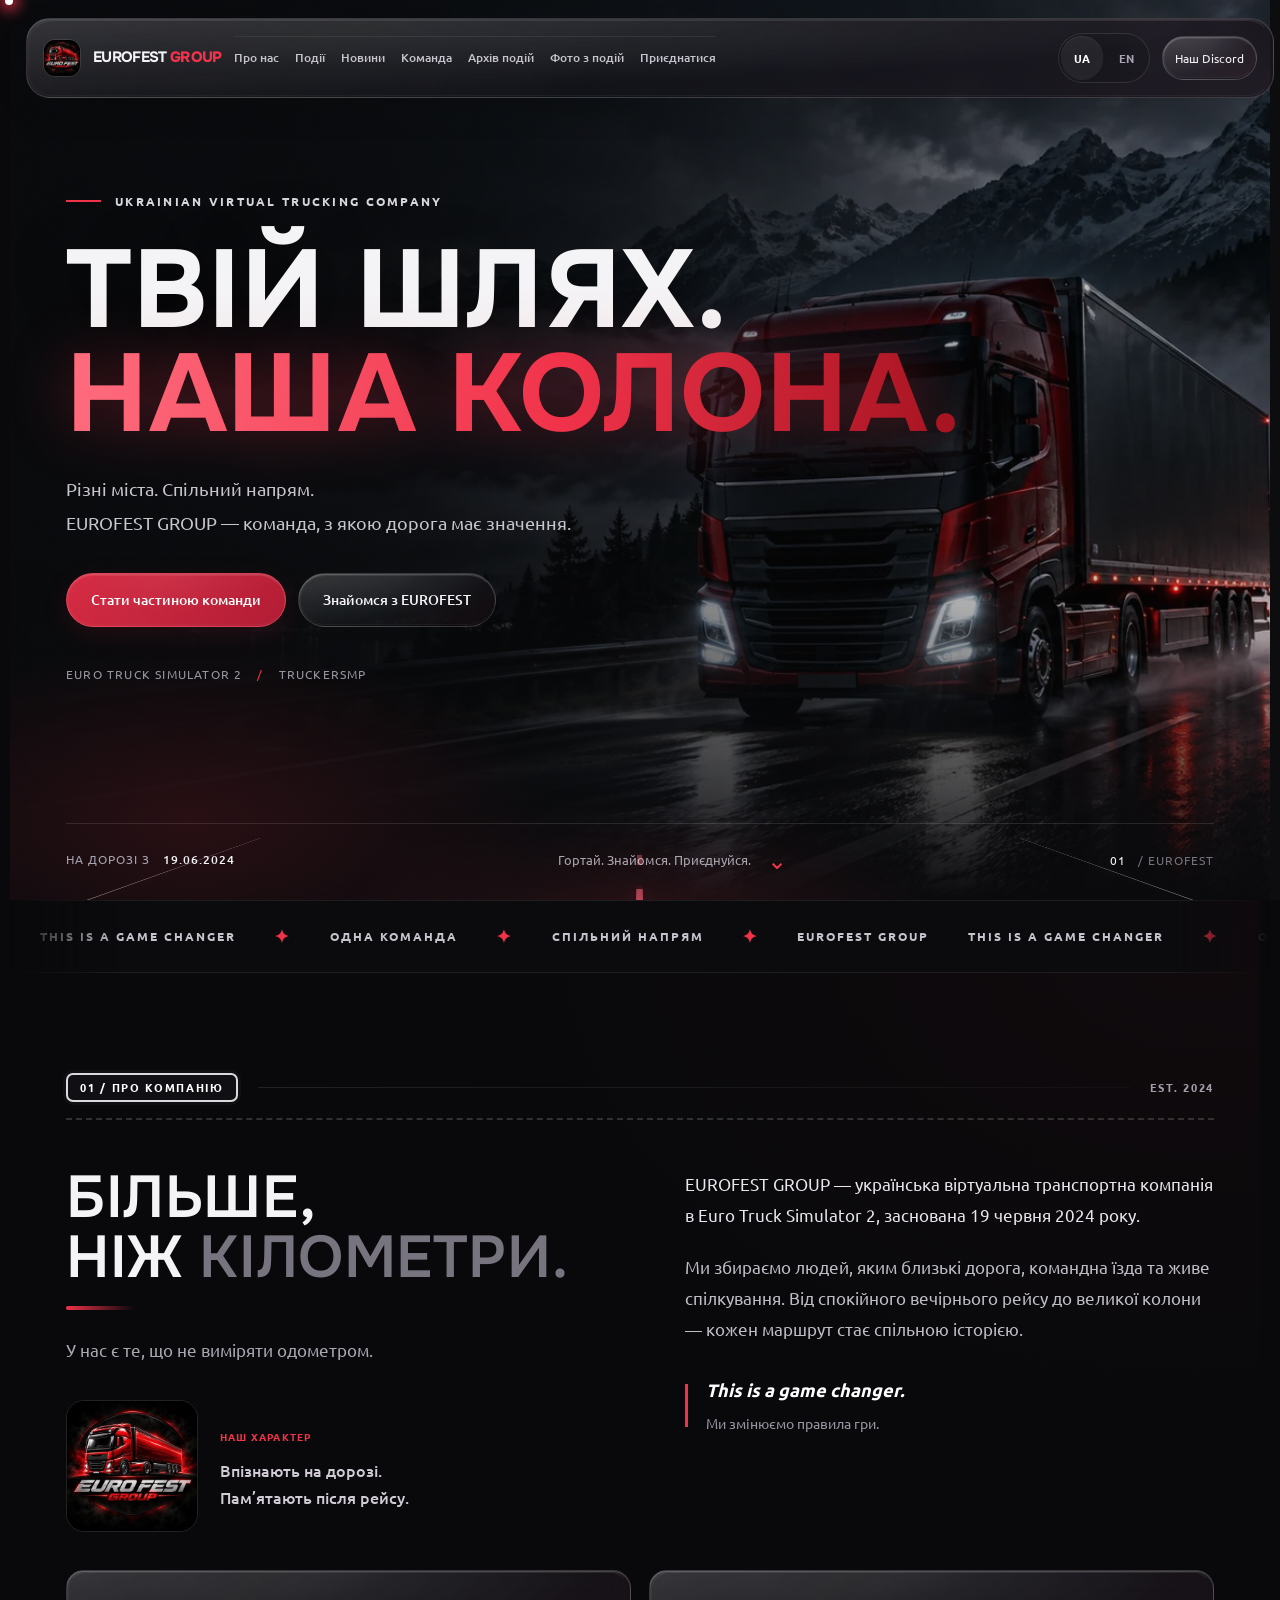
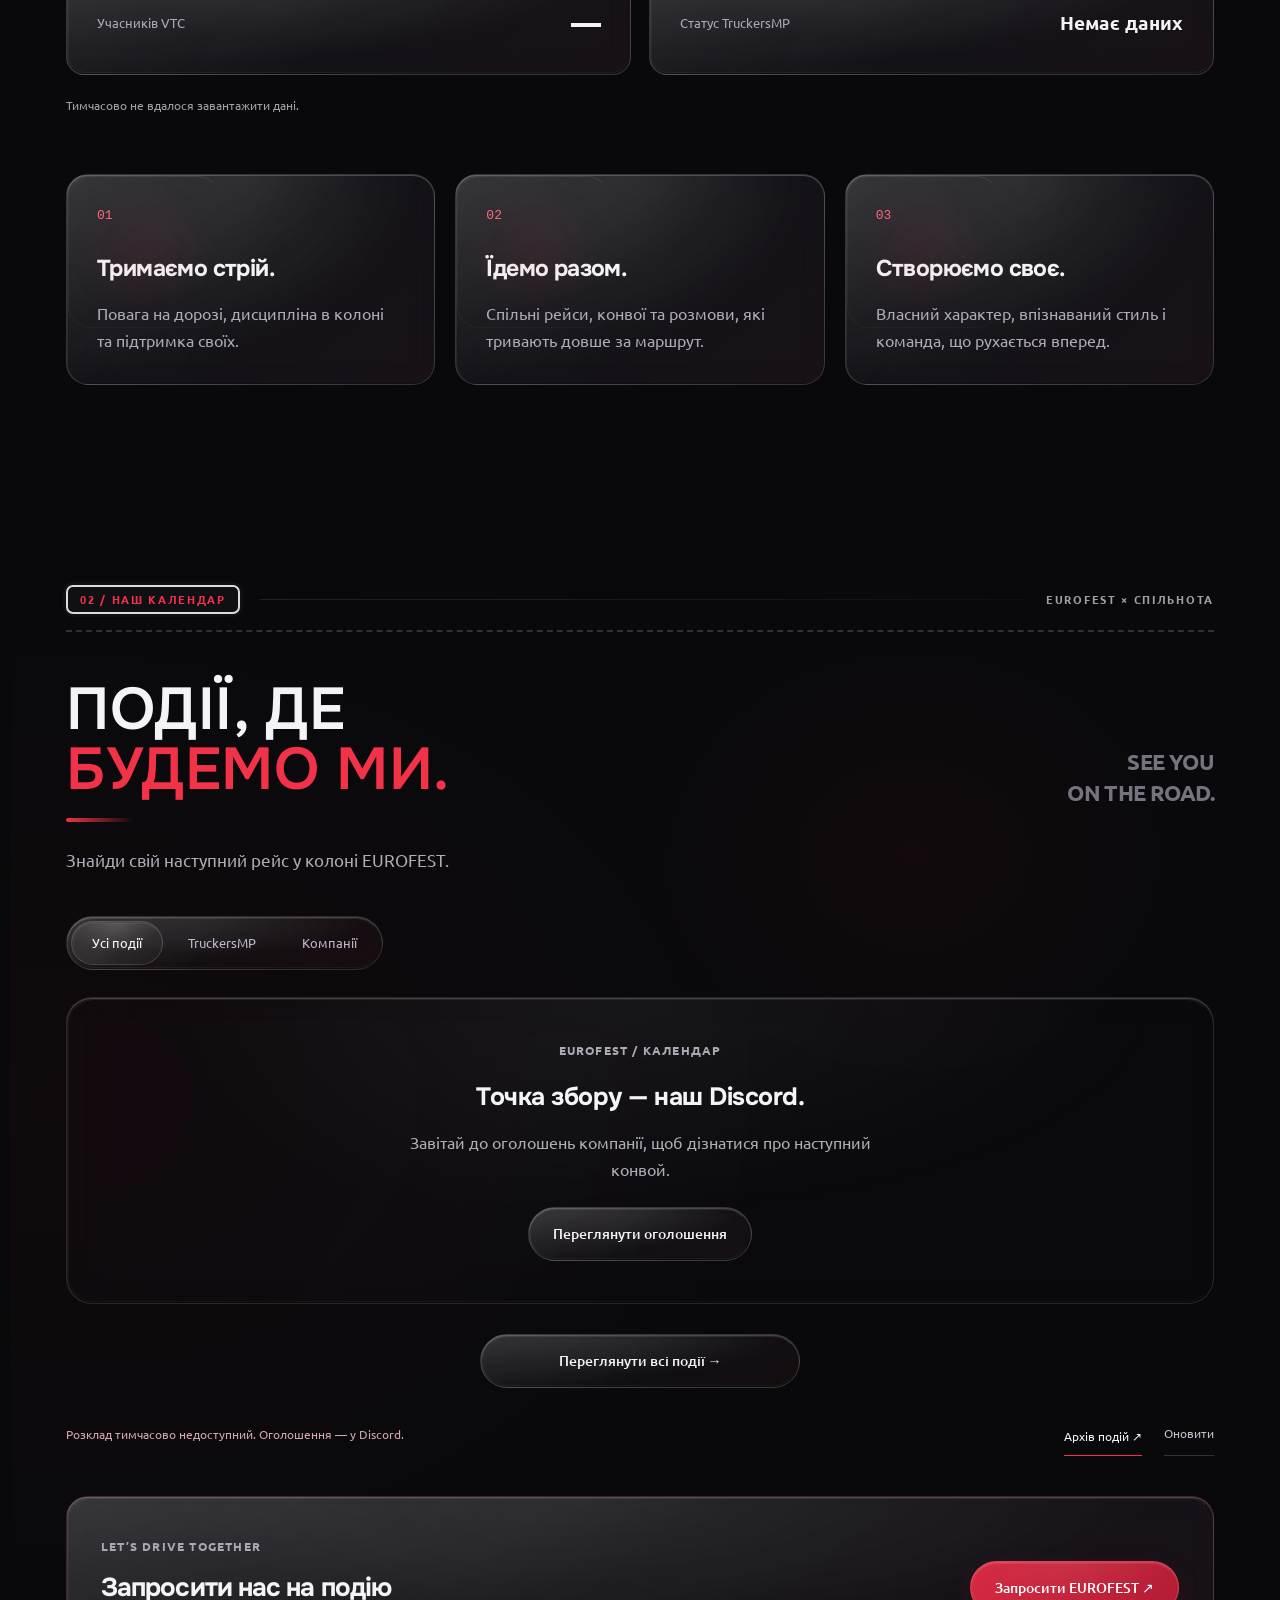
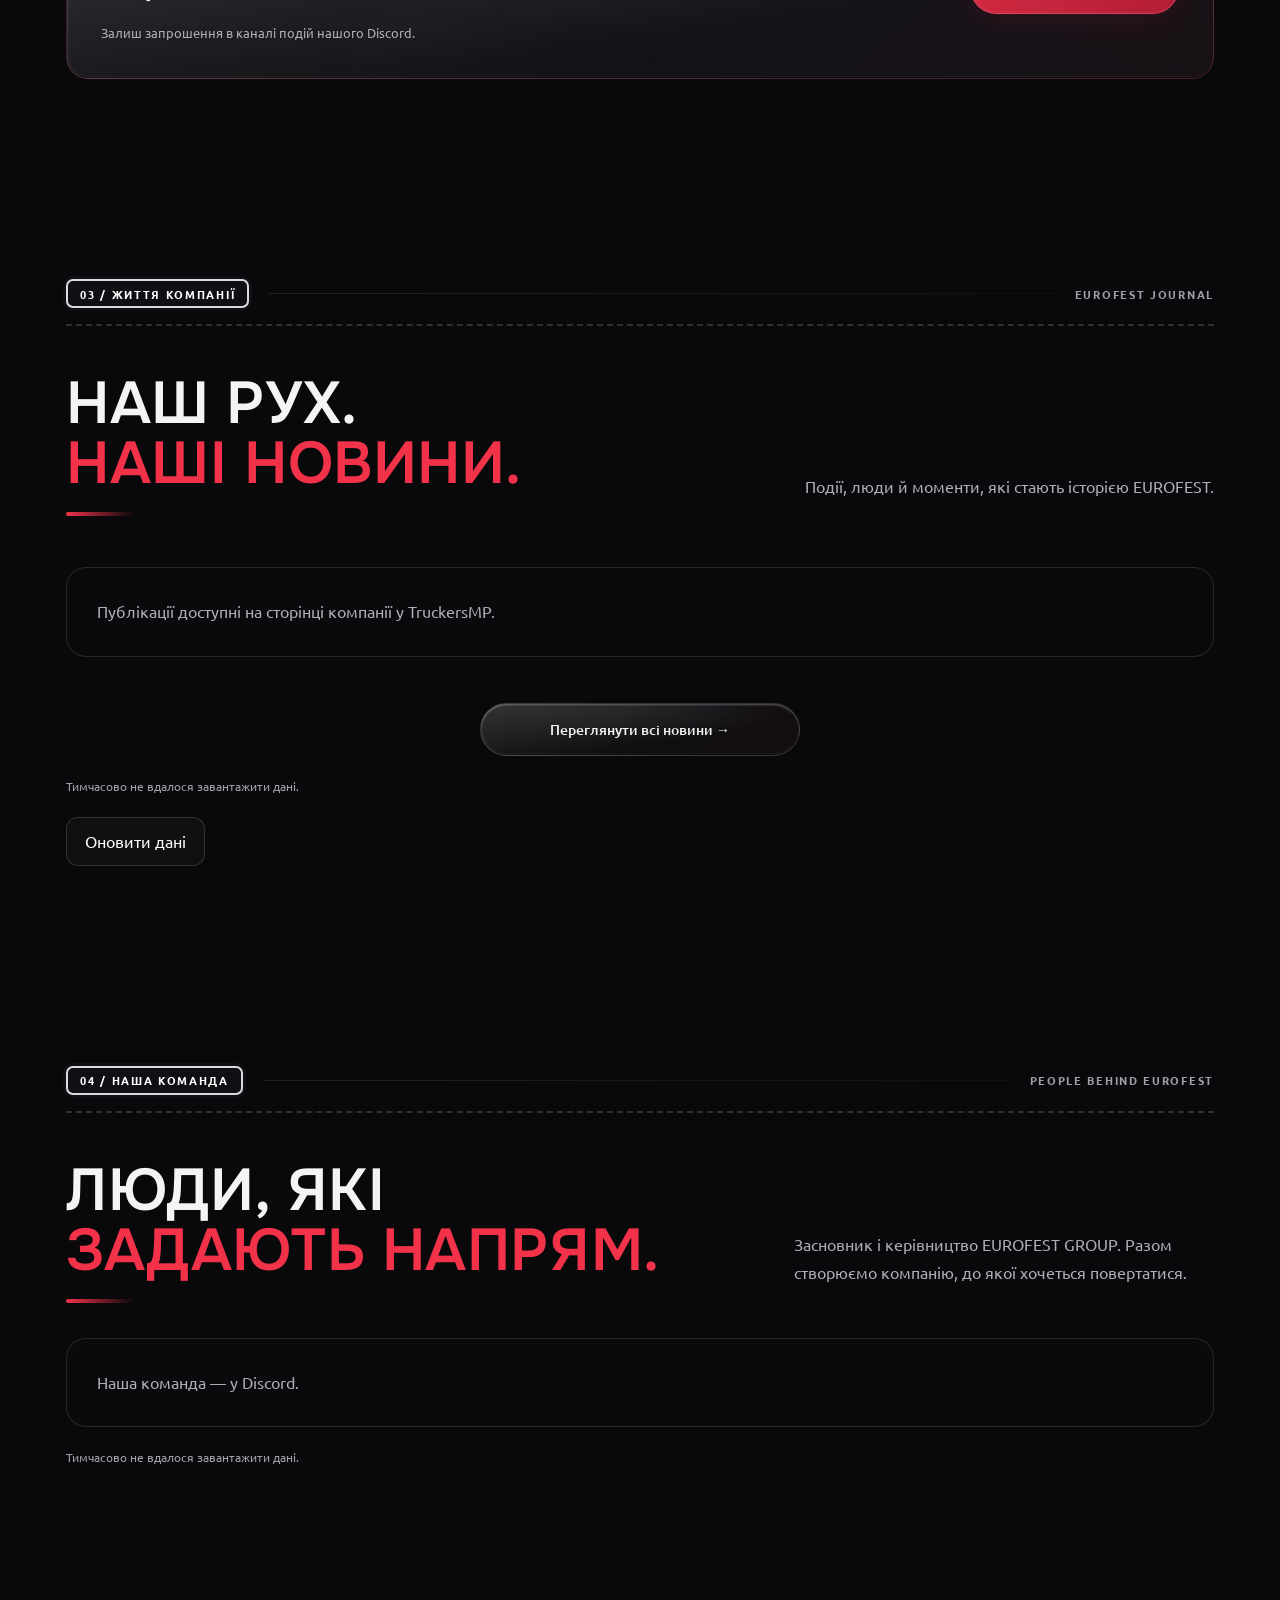
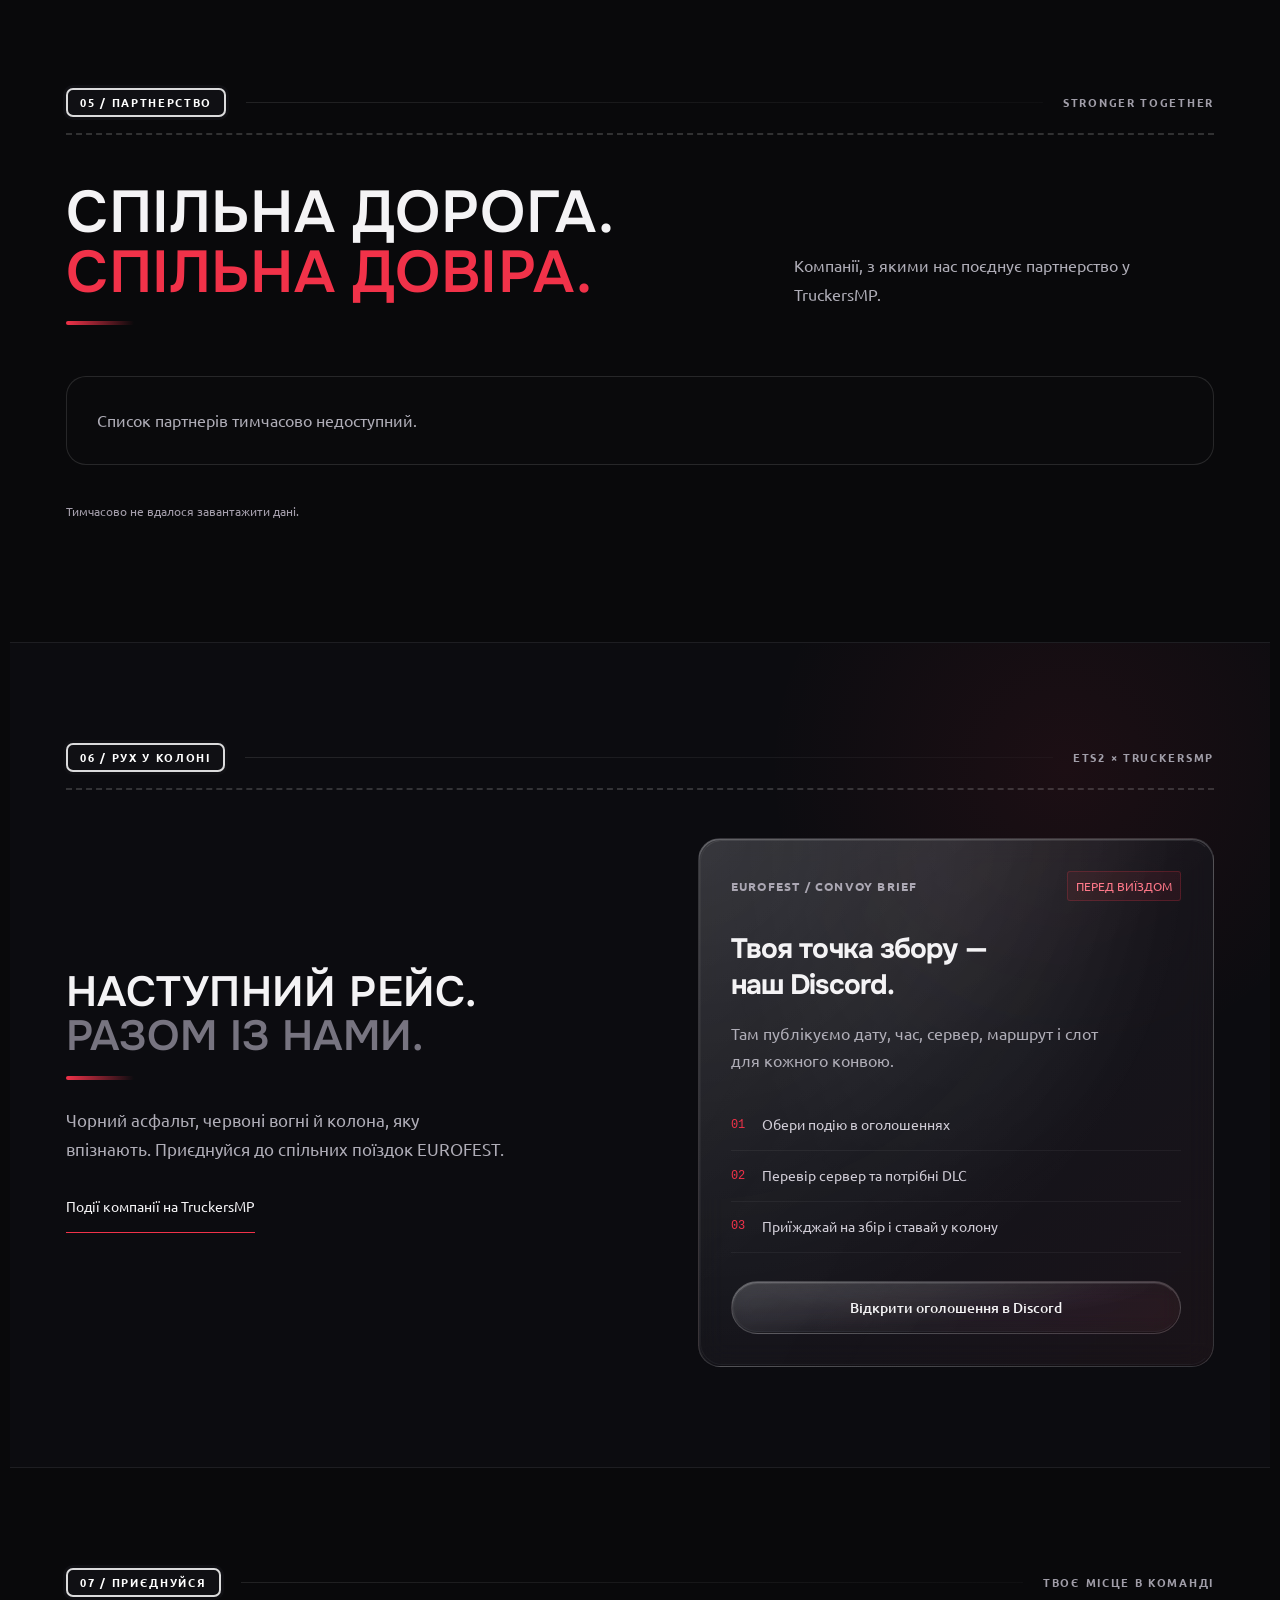
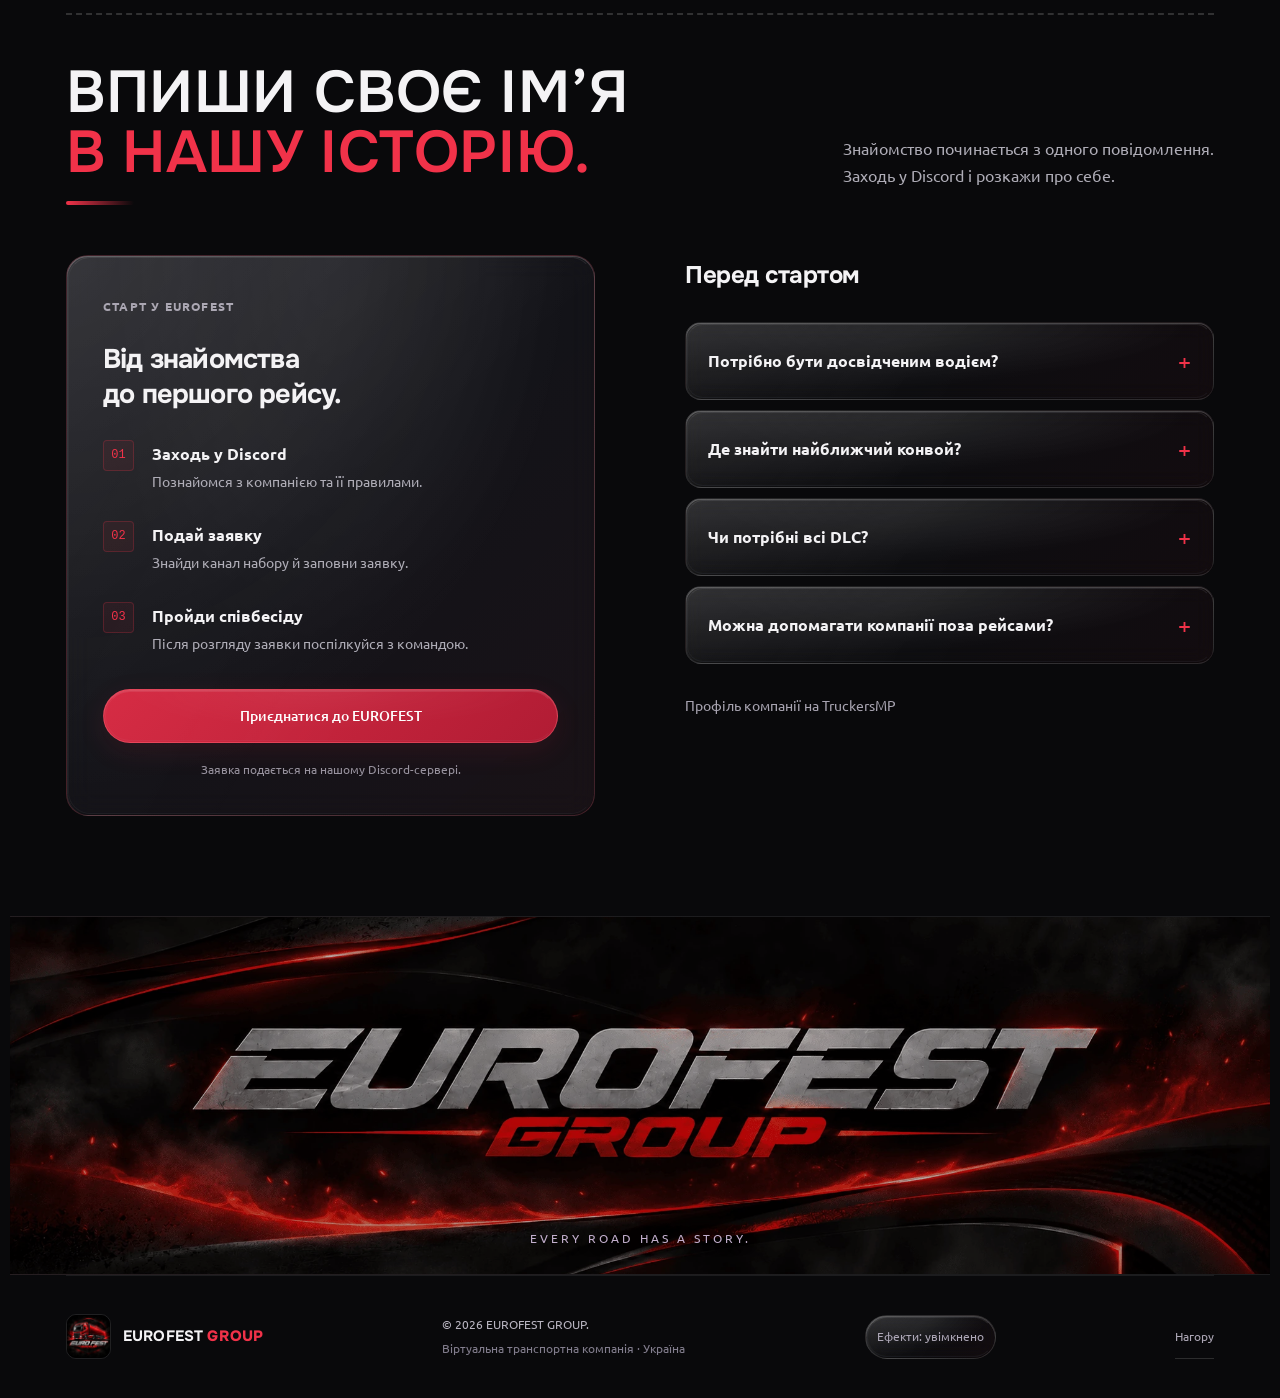
==== commit 8bace80c: "Add files via upload" ====
--- a/index.html
+++ b/index.html
@@ -8,7 +8,7 @@
   <title>EUROFEST GROUP — Твій шлях. Наша колона.</title>
   <link rel="preload" as="image" href="assets/convoy.webp" fetchpriority="high">
   <link rel="icon" type="image/png" href="assets/favicon.png">
-+  <script>
+  <script>
     // Set the navigation policy before the first paint.
     (() => {
       'use strict';
@@ -41,13 +41,13 @@
   <script src="assets/photo-cache.js?v=device-cache-20261005" defer></script>
   <script src="assets/app.js?v=experience-20261006" defer></script>
   <link rel="stylesheet" href="assets/responsive.css?v=photos-20261005">
-  <script src="assets/gallery.js?v=dlc-lookup-20261005" defer></script>
-  <script src="assets/news.js?v=preview-6-20261005" defer></script>
-  <script src="assets/community.js?v=lists-20261005" defer></script>
-  <link rel="stylesheet" href="assets/lists.css?v=preview-6-20261005">
+  <script src="assets/gallery.js?v=api-fix-20261006" defer></script>
+  <script src="assets/news.js?v=api-fix-20261006" defer></script>
+  <script src="assets/community.js?v=api-fix-20261006" defer></script>
+  <link rel="stylesheet" href="assets/lists.css?v=api-fix-20261006">
   <link rel="stylesheet" href="assets/polish.css?v=dlc-links-20261005">
 <link rel="stylesheet" href="assets/premium.css?v=v5-20261006e">
-  <link rel="stylesheet" href="assets/experience.css?v=road-cinema-20261006">
+  <link rel="stylesheet" href="assets/experience.css?v=road-small-20261006">
   <script src="assets/experience.js?v=experience-20261006" defer></script>
 </head>
 <body>
--- a/assets/experience.css
+++ b/assets/experience.css
@@ -103,4 +103,7 @@
 @keyframes ef-drive{from{background-position:0 0}to{background-position:0 -116px}}
 @keyframes ef-road-surface{from{background-position:0 0}to{background-position:0 -232px}}
 @keyframes ef-road-breathe{from{opacity:.42;transform:translateX(-50%) scaleX(.94)}to{opacity:.88;transform:translateX(-50%) scaleX(1.04)}}
-@media(max-width:700px){.ef-roadfx{height:145px;opacity:.58}.ef-roadfx::after{opacity:.2}.ef-plane{height:270px}}
+/* Keep all road markings below the hero's horizontal divider. */
+.ef-roadfx{height:clamp(90px,13vh,135px)}
+.ef-plane{height:235px}
+@media(max-width:700px){.ef-roadfx{height:85px;opacity:.58}.ef-roadfx::after{opacity:.2}.ef-plane{height:180px}}
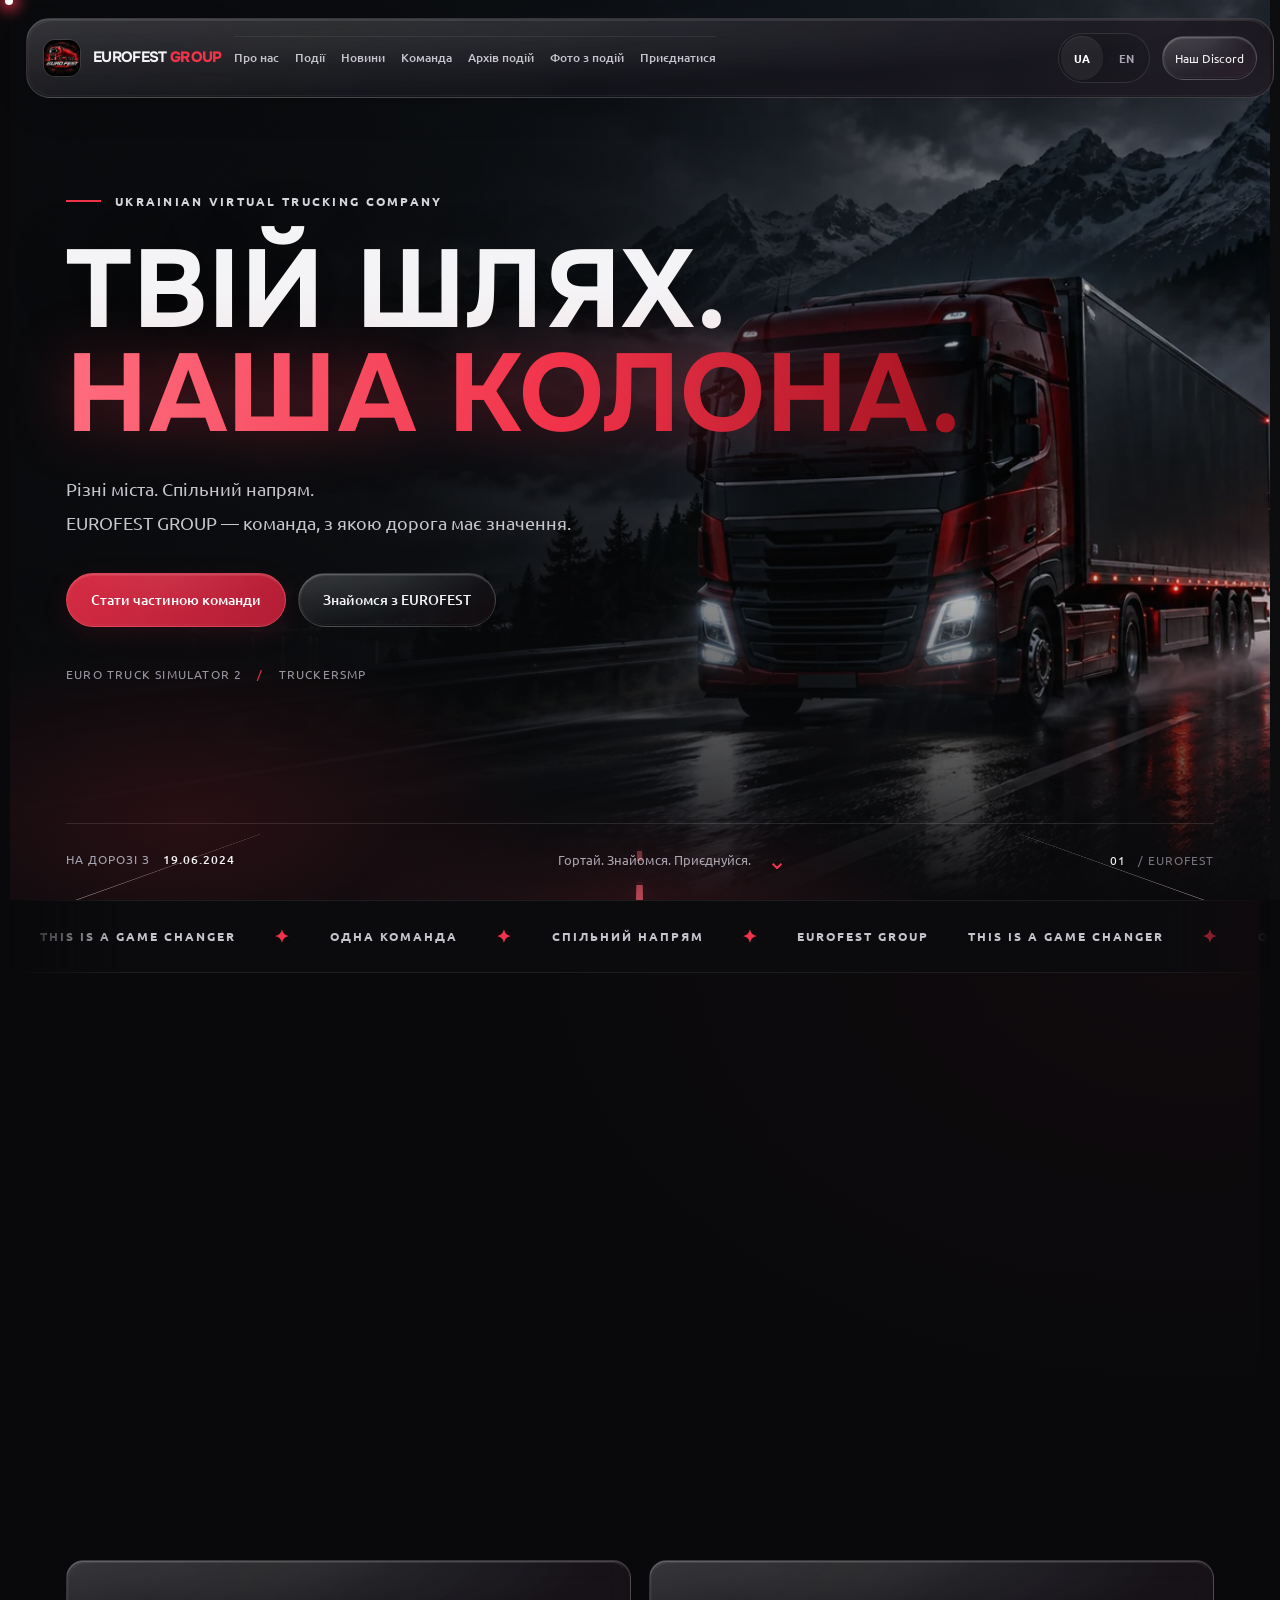
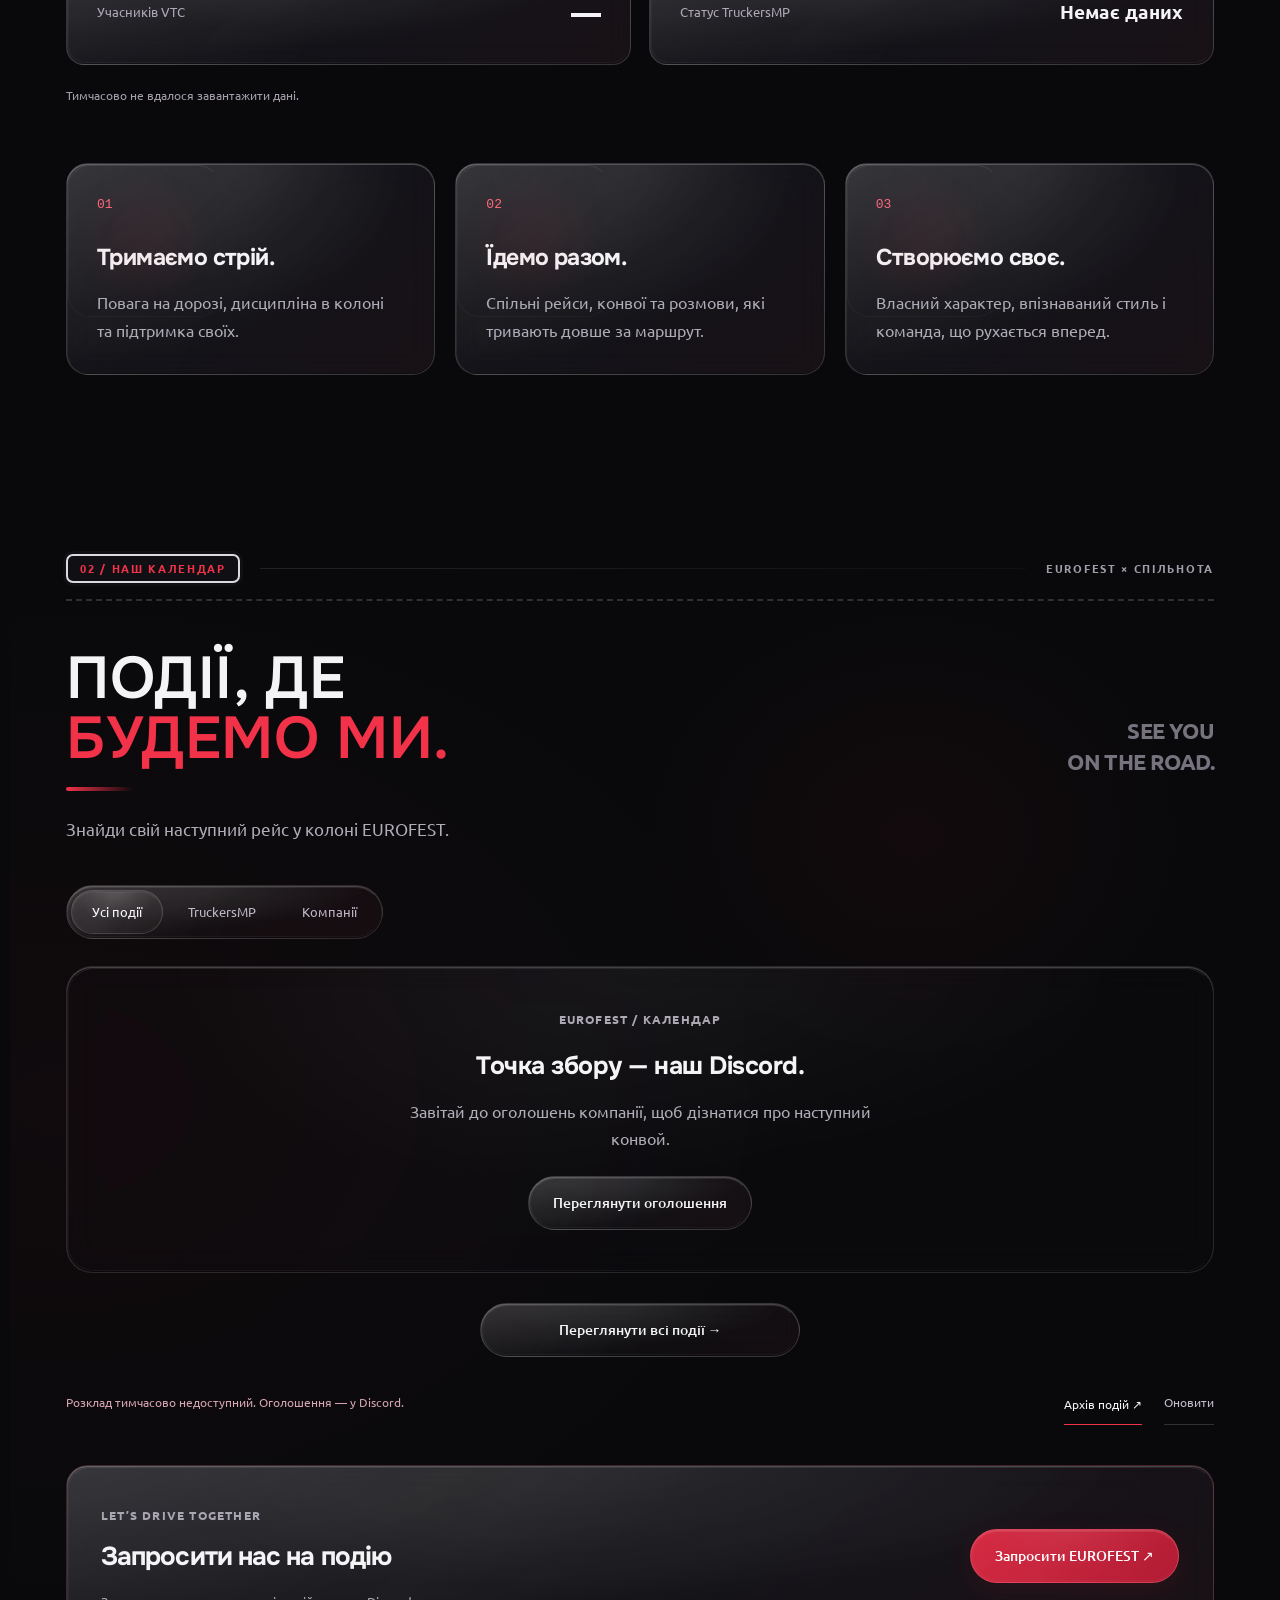
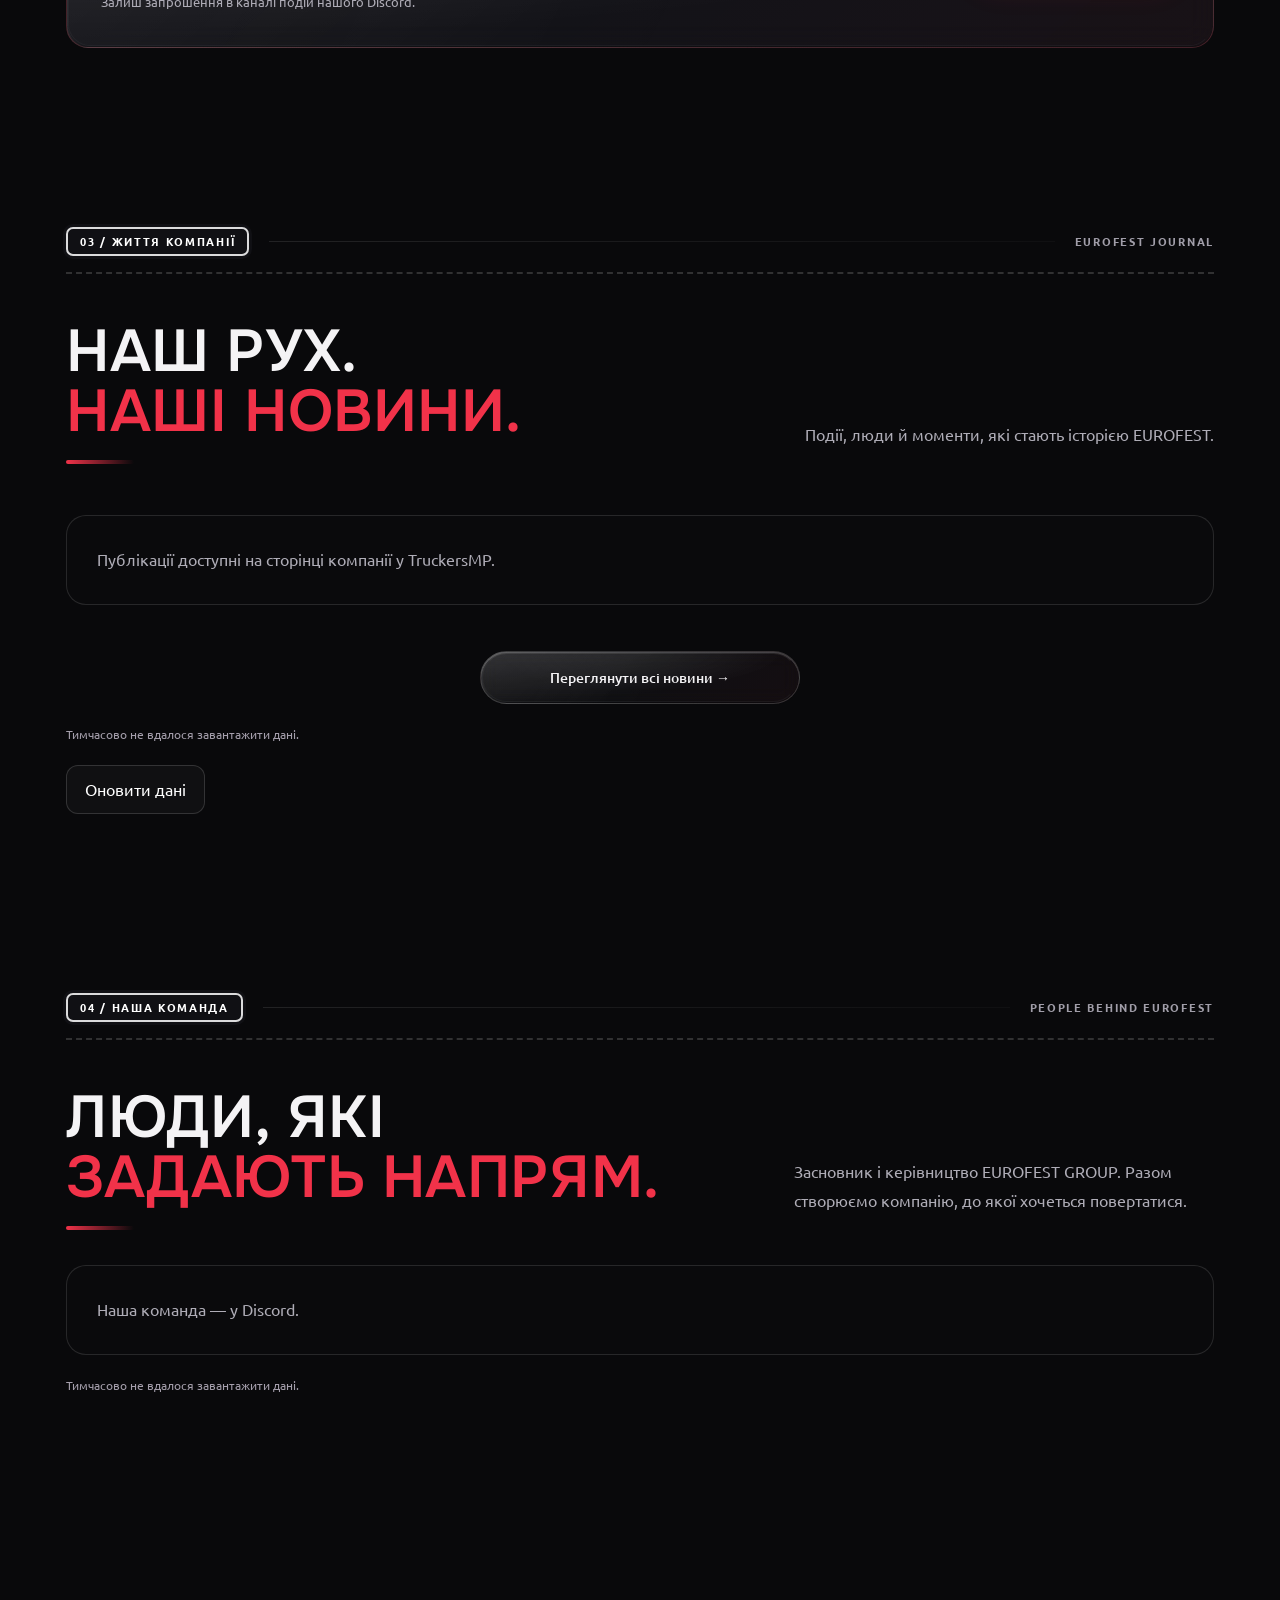
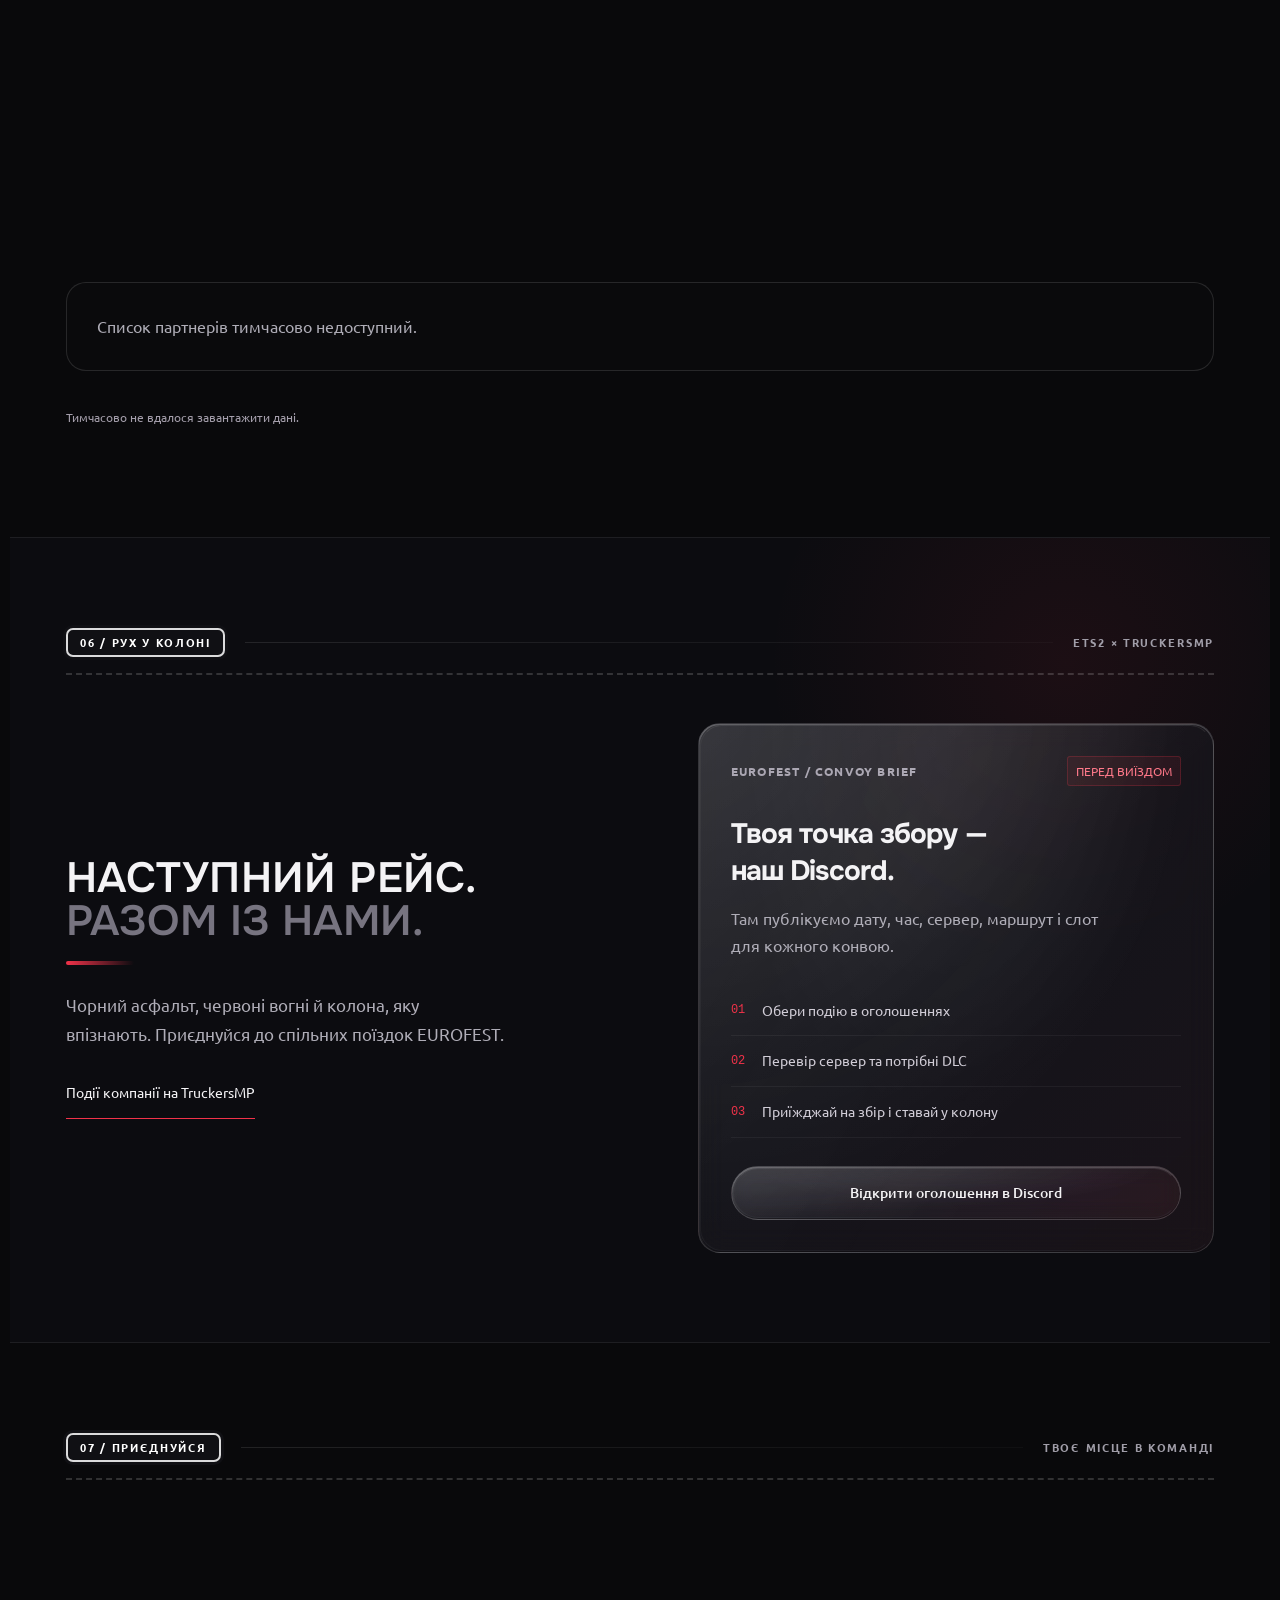
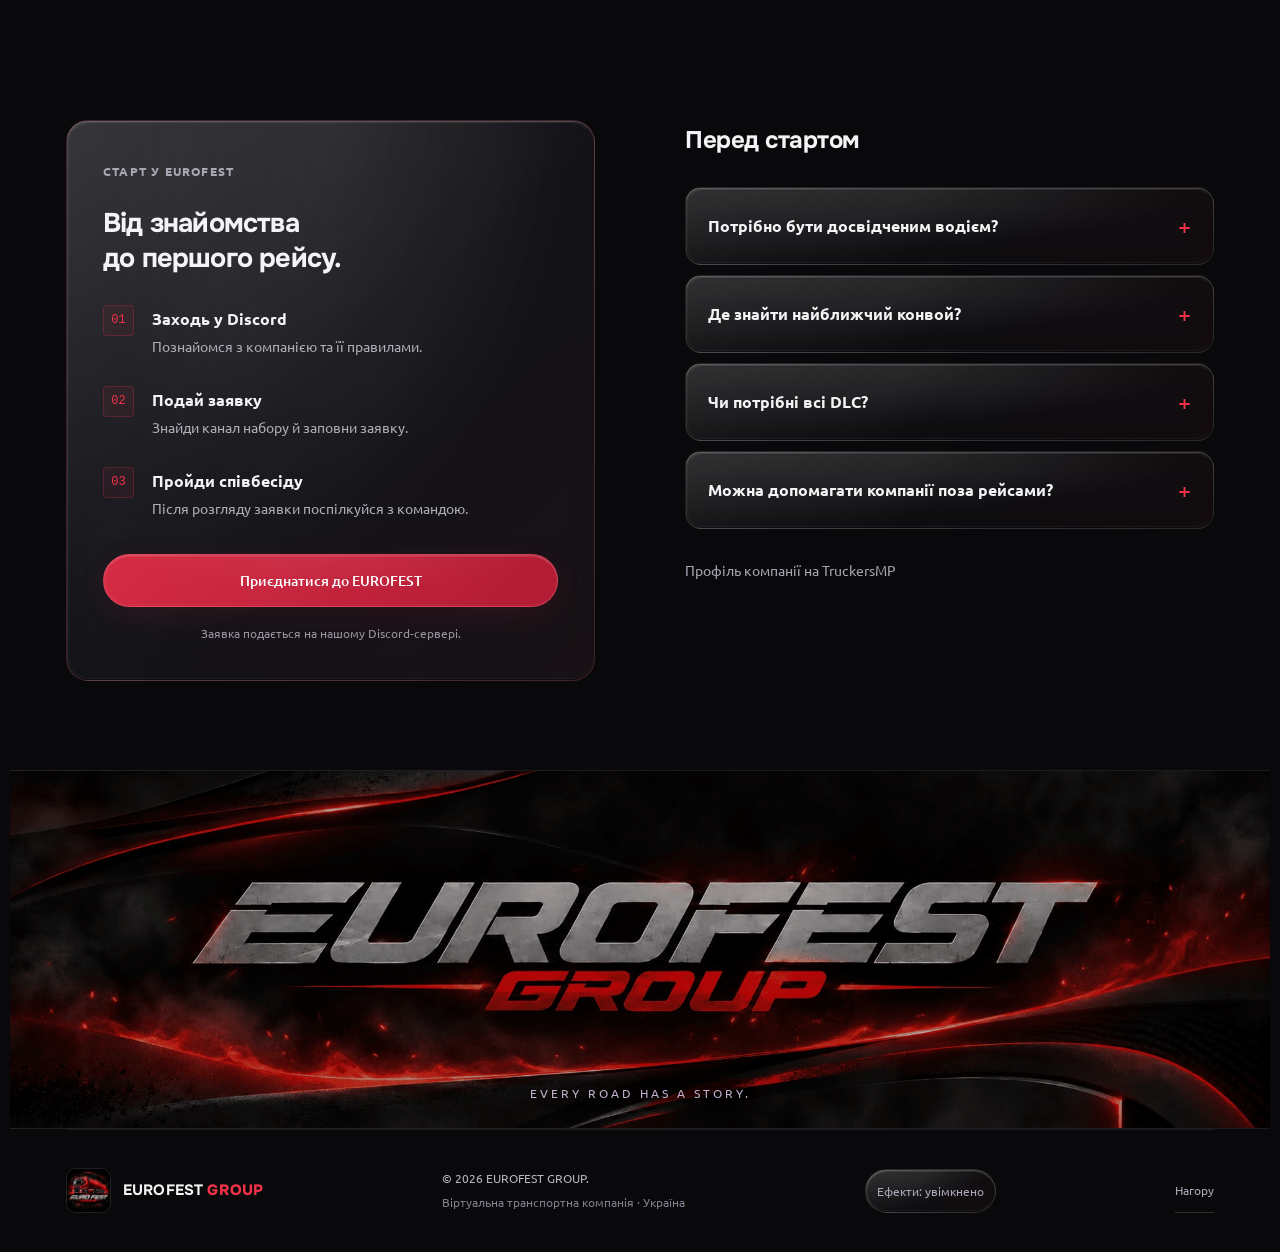
==== commit e98d6129: "Add files via upload" ====
--- a/index.html
+++ b/index.html
@@ -36,10 +36,10 @@
   <link rel="stylesheet" href="assets/glass.css?v=glass-restored-20261005">
   <link rel="stylesheet" href="assets/community.css?v=glass-restored-20261005">
   <script src="assets/config.js" defer></script>
-  <script src="assets/translations.js?v=experience-20261006" defer></script>
-  <script src="assets/i18n.js?v=experience-20261006" defer></script>
+  <script src="assets/translations.js?v=polish-20261007" defer></script>
+  <script src="assets/i18n.js?v=polish-20261007" defer></script>
   <script src="assets/photo-cache.js?v=device-cache-20261005" defer></script>
-  <script src="assets/app.js?v=experience-20261006" defer></script>
+  <script src="assets/app.js?v=polish-20261007" defer></script>
   <link rel="stylesheet" href="assets/responsive.css?v=photos-20261005">
   <script src="assets/gallery.js?v=api-fix-20261006" defer></script>
   <script src="assets/news.js?v=api-fix-20261006" defer></script>
@@ -47,8 +47,8 @@
   <link rel="stylesheet" href="assets/lists.css?v=api-fix-20261006">
   <link rel="stylesheet" href="assets/polish.css?v=dlc-links-20261005">
 <link rel="stylesheet" href="assets/premium.css?v=v5-20261006e">
-  <link rel="stylesheet" href="assets/experience.css?v=road-small-20261006">
-  <script src="assets/experience.js?v=experience-20261006" defer></script>
+  <link rel="stylesheet" href="assets/experience.css?v=polish-20261007">
+  <script src="assets/experience.js?v=polish-20261007" defer></script>
 </head>
 <body>
   <a class="skip-link" href="#main">Перейти до вмісту</a>
@@ -63,7 +63,7 @@
   <main id="main">
     <section class="hero" id="top" aria-labelledby="hero-title">
       <img class="hero-image" src="assets/convoy.webp" alt="Червона вантажівка на нічній дорозі серед гір" width="1881" height="836" fetchpriority="high">
-      <video id="hero-video" class="hero-video" muted loop playsinline preload="none" poster="assets/convoy.webp" data-src="media/convoy-loop.mp4?v=cinema2" data-webm="media/convoy-loop.webm?v=cinema2" aria-hidden="true" tabindex="-1" disablepictureinpicture></video>
+      <video id="hero-video" class="hero-video" muted loop playsinline preload="none" poster="assets/convoy.webp" data-src="media/convoy-loop.mp4?v=user-video-20261007" data-webm="media/convoy-loop.webm?v=user-video-20261007" aria-hidden="true" tabindex="-1" disablepictureinpicture></video>
       <div class="hero-shade" aria-hidden="true"></div><div class="hero-haze" aria-hidden="true"></div>
       <div class="hero-content container">
         <div class="eyebrow"><span class="red-line"></span> UKRAINIAN VIRTUAL TRUCKING COMPANY</div>
--- a/assets/experience.css
+++ b/assets/experience.css
@@ -104,6 +104,42 @@
 @keyframes ef-road-surface{from{background-position:0 0}to{background-position:0 -232px}}
 @keyframes ef-road-breathe{from{opacity:.42;transform:translateX(-50%) scaleX(.94)}to{opacity:.88;transform:translateX(-50%) scaleX(1.04)}}
 /* Keep all road markings below the hero's horizontal divider. */
-.ef-roadfx{height:clamp(90px,13vh,135px)}
+.ef-roadfx{height:clamp(90px,13vh,135px);bottom:-1px}
 .ef-plane{height:235px}
 @media(max-width:700px){.ef-roadfx{height:85px;opacity:.58}.ef-roadfx::after{opacity:.2}.ef-plane{height:180px}}
+
+/* Quiet polish, shared by Ukrainian and English pages. */
+.ef-image-fade{opacity:0;transition:opacity .45s ease}
+.ef-image-fade.ef-image-ready{opacity:1}
+.ef-skeleton-grid{grid-column:1/-1;display:grid;grid-template-columns:repeat(3,minmax(0,1fr));gap:22px}
+#events-grid:has(.ef-skeleton-grid)>:not(.ef-skeleton-grid),#news-grid:has(.ef-skeleton-grid)>:not(.ef-skeleton-grid),#photos-grid:has(.ef-skeleton-grid)>:not(.ef-skeleton-grid){display:none}
+.ef-skeleton-card{min-height:280px;padding:18px;border:1px solid #ffffff12;border-radius:20px;background:#ffffff03;overflow:hidden}
+.ef-skeleton-cover,.ef-skeleton-line{display:block;background:linear-gradient(100deg,#ffffff04 20%,#ffffff09 45%,#ffffff04 70%);background-size:220% 100%;animation:ef-skeleton 2.4s ease-in-out infinite}
+.ef-skeleton-cover{height:175px;border-radius:12px;margin-bottom:22px}
+.ef-skeleton-line{height:12px;width:80%;border-radius:6px;margin-top:14px}
+.ef-skeleton-line.short{width:52%}
+@keyframes ef-skeleton{from{background-position:100% 0}to{background-position:-100% 0}}
+.section{padding-block:clamp(66px,7vw,108px)}
+.event-card,.news-card,.person-card,.partner-card{min-width:0}
+.event-card h3,.news-card h3,.person-card h4{overflow-wrap:anywhere}
+.news-grid,.events-grid{gap:22px}
+.gallery-footer,.community-heading{gap:20px}
+@media(hover:hover) and (pointer:fine){
+  .liquid-glass{transition:border-color .25s ease,box-shadow .25s ease}
+  .liquid-glass:hover{border-color:#ffffff2a;box-shadow:inset 0 1px 0 #ffffff24,0 12px 35px #0003}
+}
+@media(max-width:760px){
+  .ef-skeleton-grid{grid-template-columns:repeat(2,minmax(0,1fr));gap:14px}
+  .ef-skeleton-card{min-height:205px;padding:12px}
+  .ef-skeleton-cover{height:115px;margin-bottom:16px}
+  .news-card{padding:24px}
+  .gallery-footer,.community-heading{flex-wrap:wrap}
+  .gallery-actions{flex-wrap:wrap;gap:14px}
+  .button,#events-refresh,#community-refresh,#news-refresh,#photos-refresh{min-height:44px}
+  input,select{font-size:16px}
+  .photo-dialog,.event-dialog{max-width:calc(100vw - 20px);max-height:calc(100dvh - 24px)}
+}
+@media(max-width:380px){.ef-skeleton-grid{grid-template-columns:1fr}.hero-actions .button{padding-inline:14px}.news-card{padding:20px}}
+@media(prefers-reduced-motion:reduce){.ef-image-fade{opacity:1;transition:none}.ef-skeleton-cover,.ef-skeleton-line{animation:none}}
+.effects-off .ef-image-fade{opacity:1;transition:none}
+.effects-off .ef-skeleton-cover,.effects-off .ef-skeleton-line{animation:none}
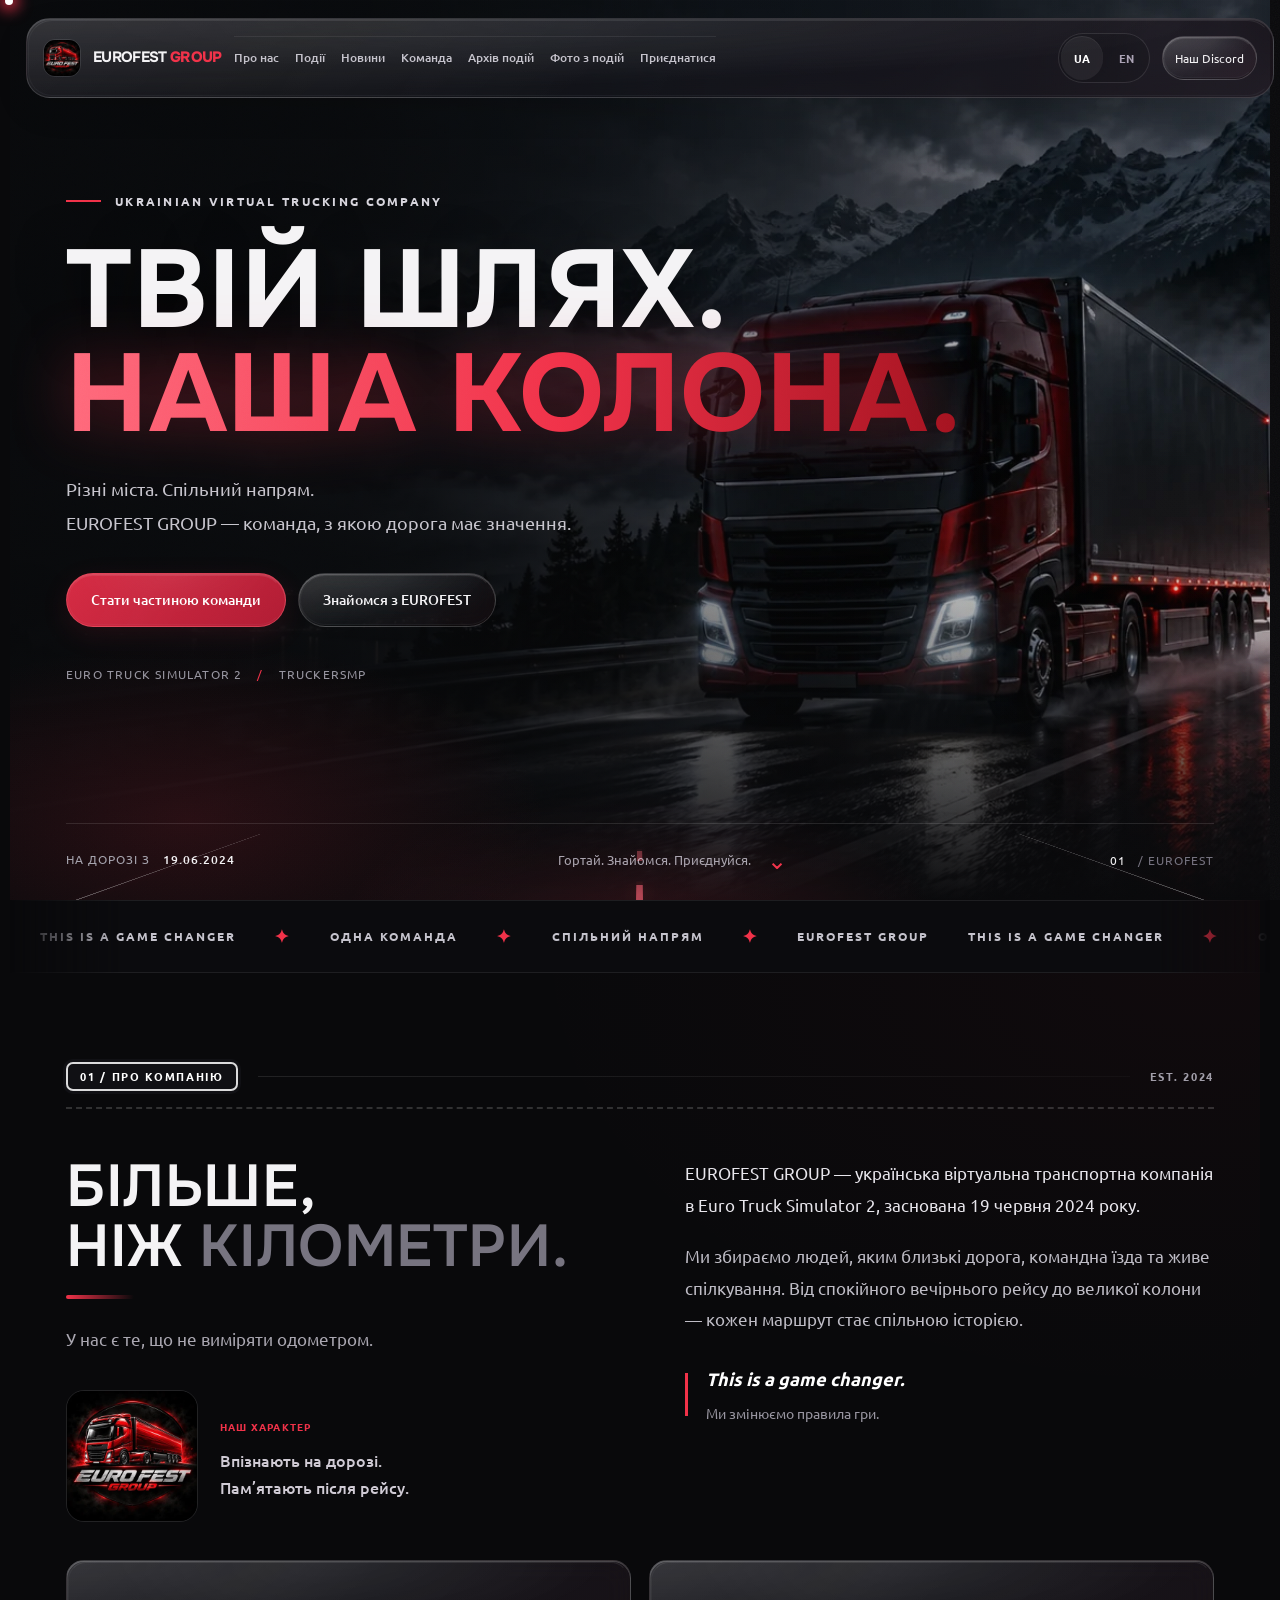
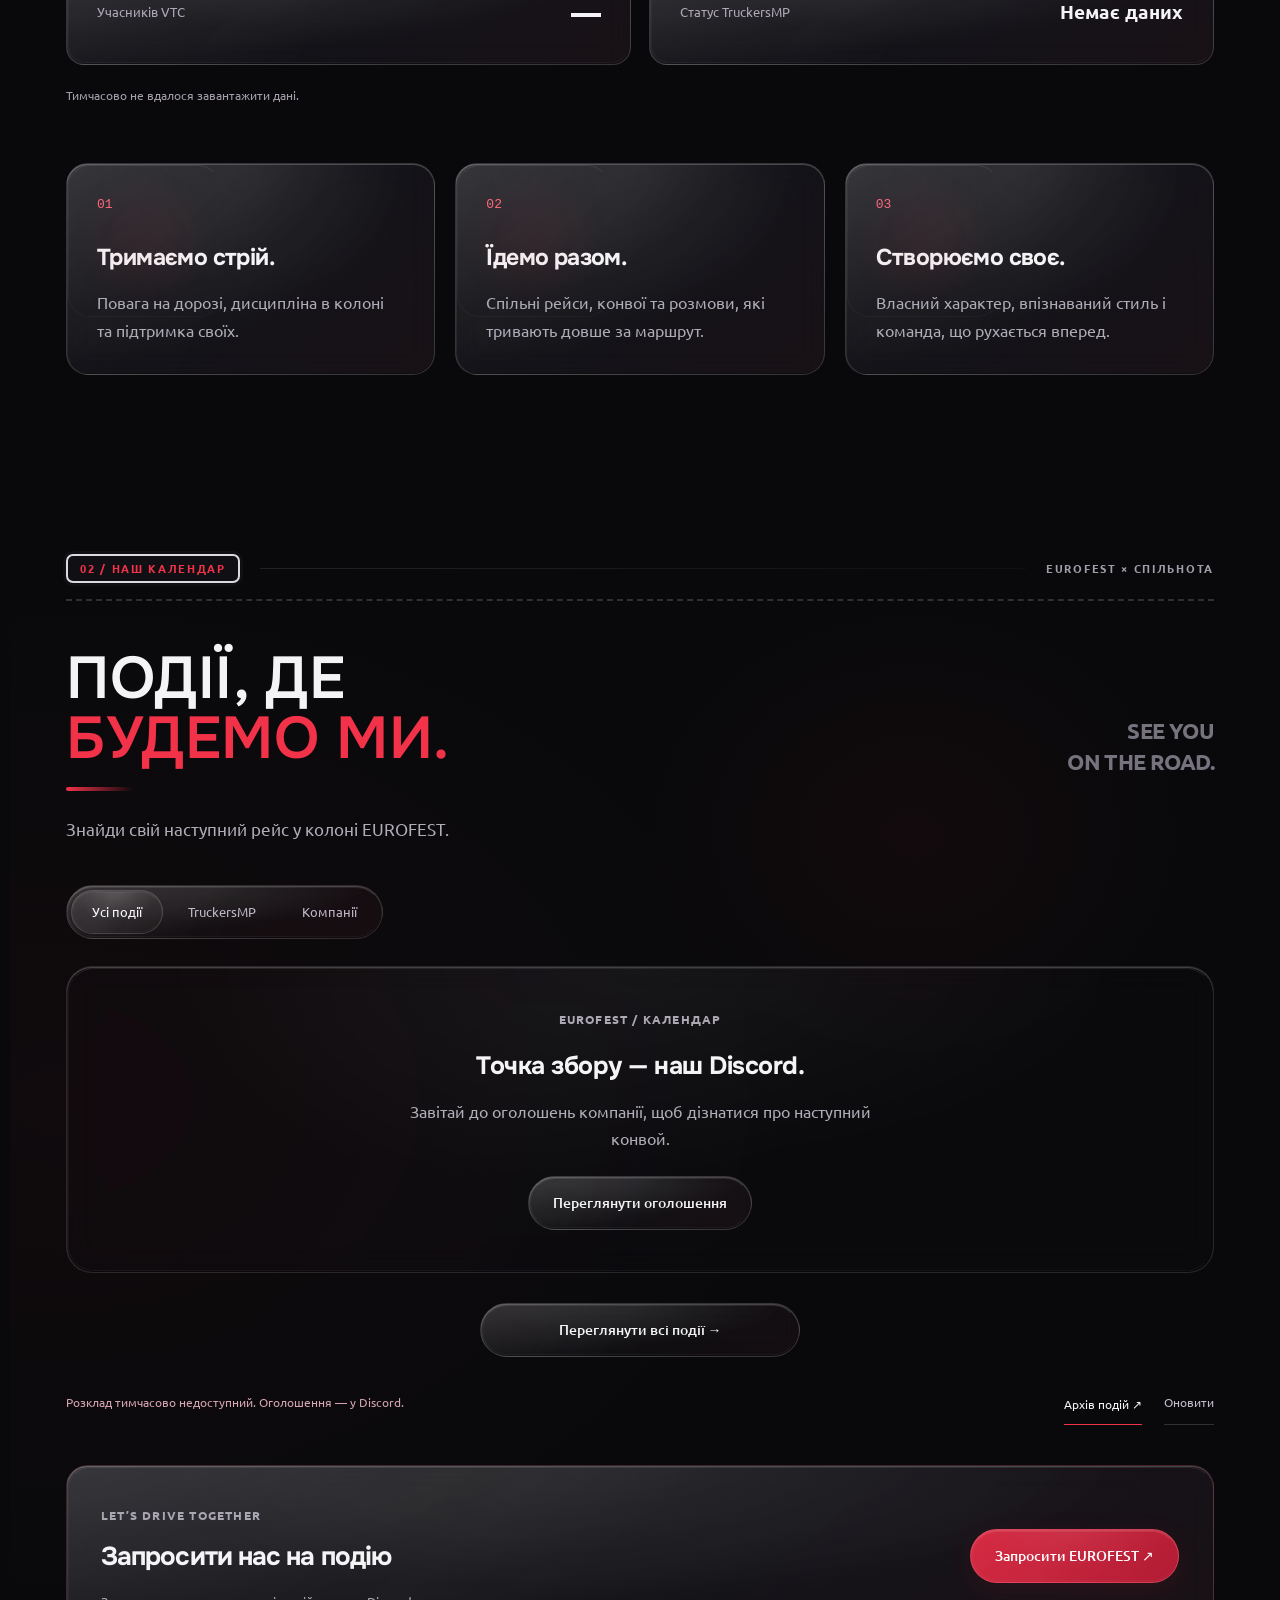
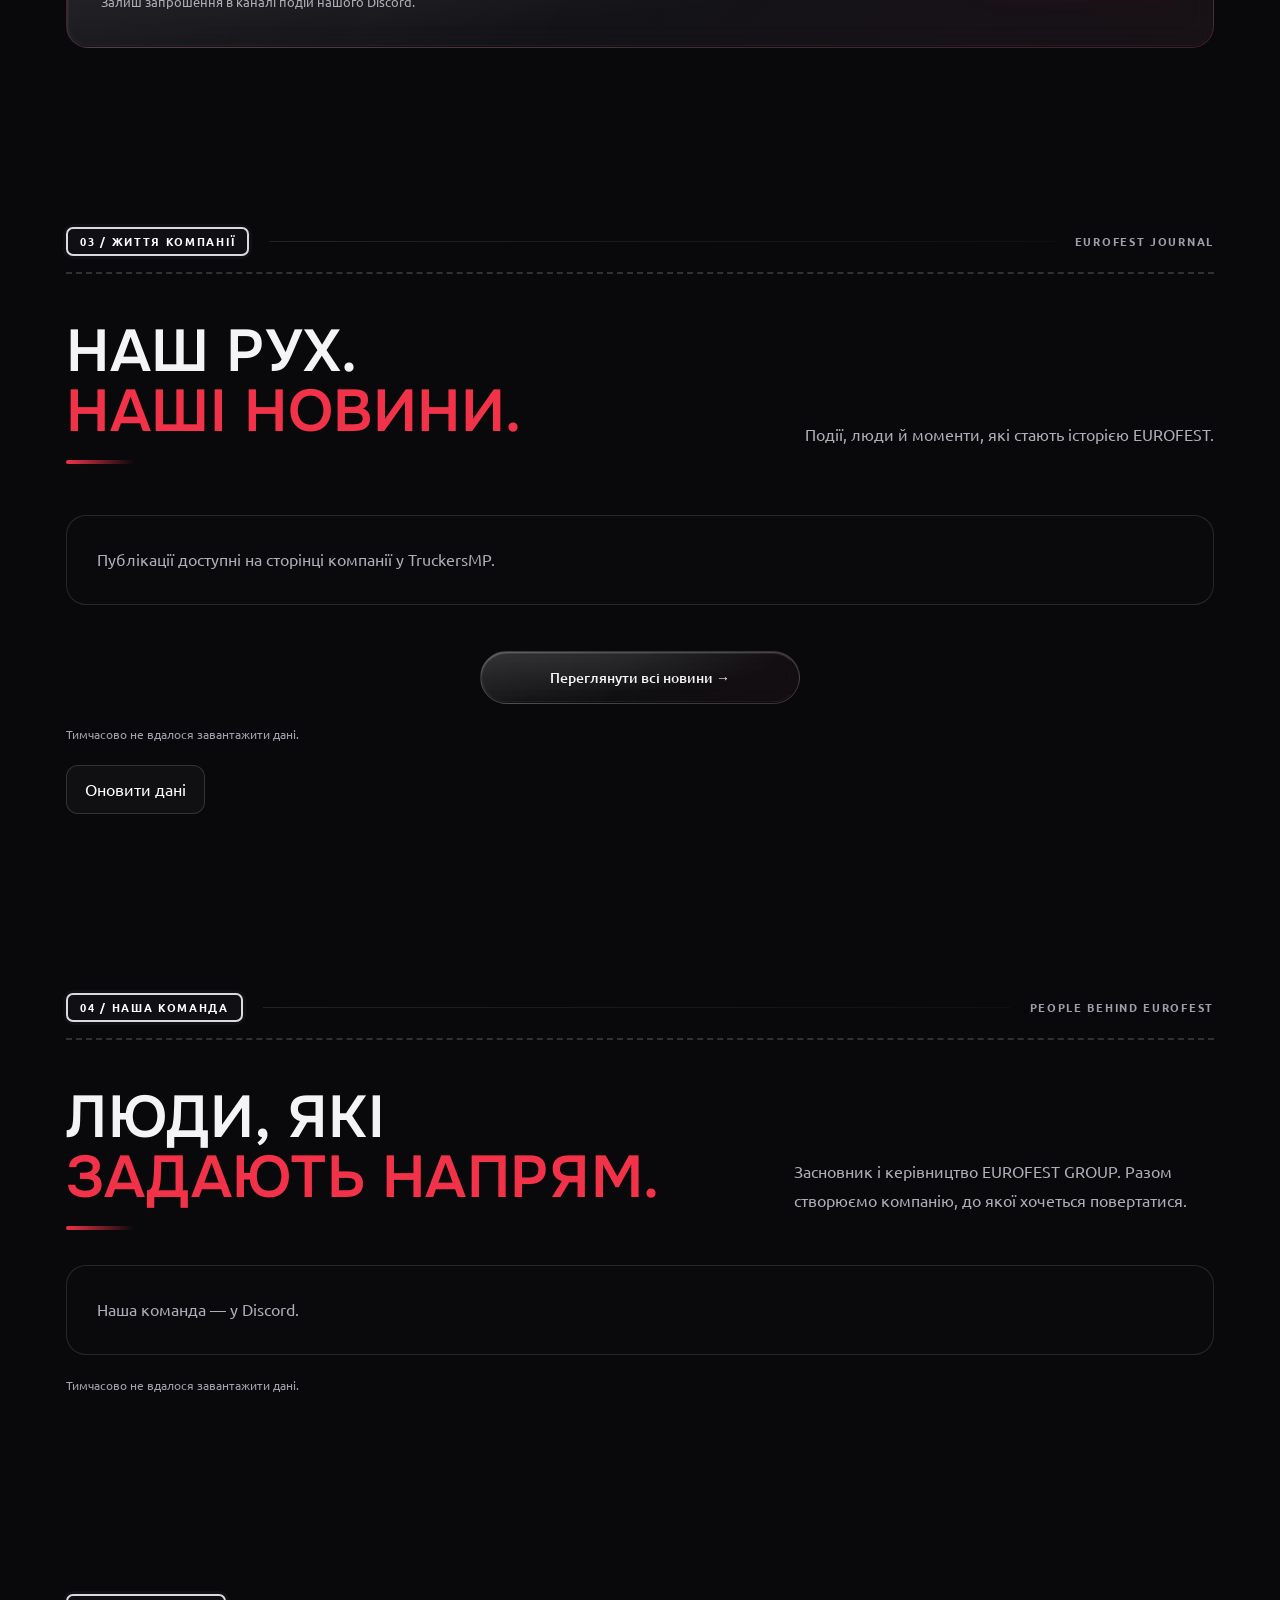
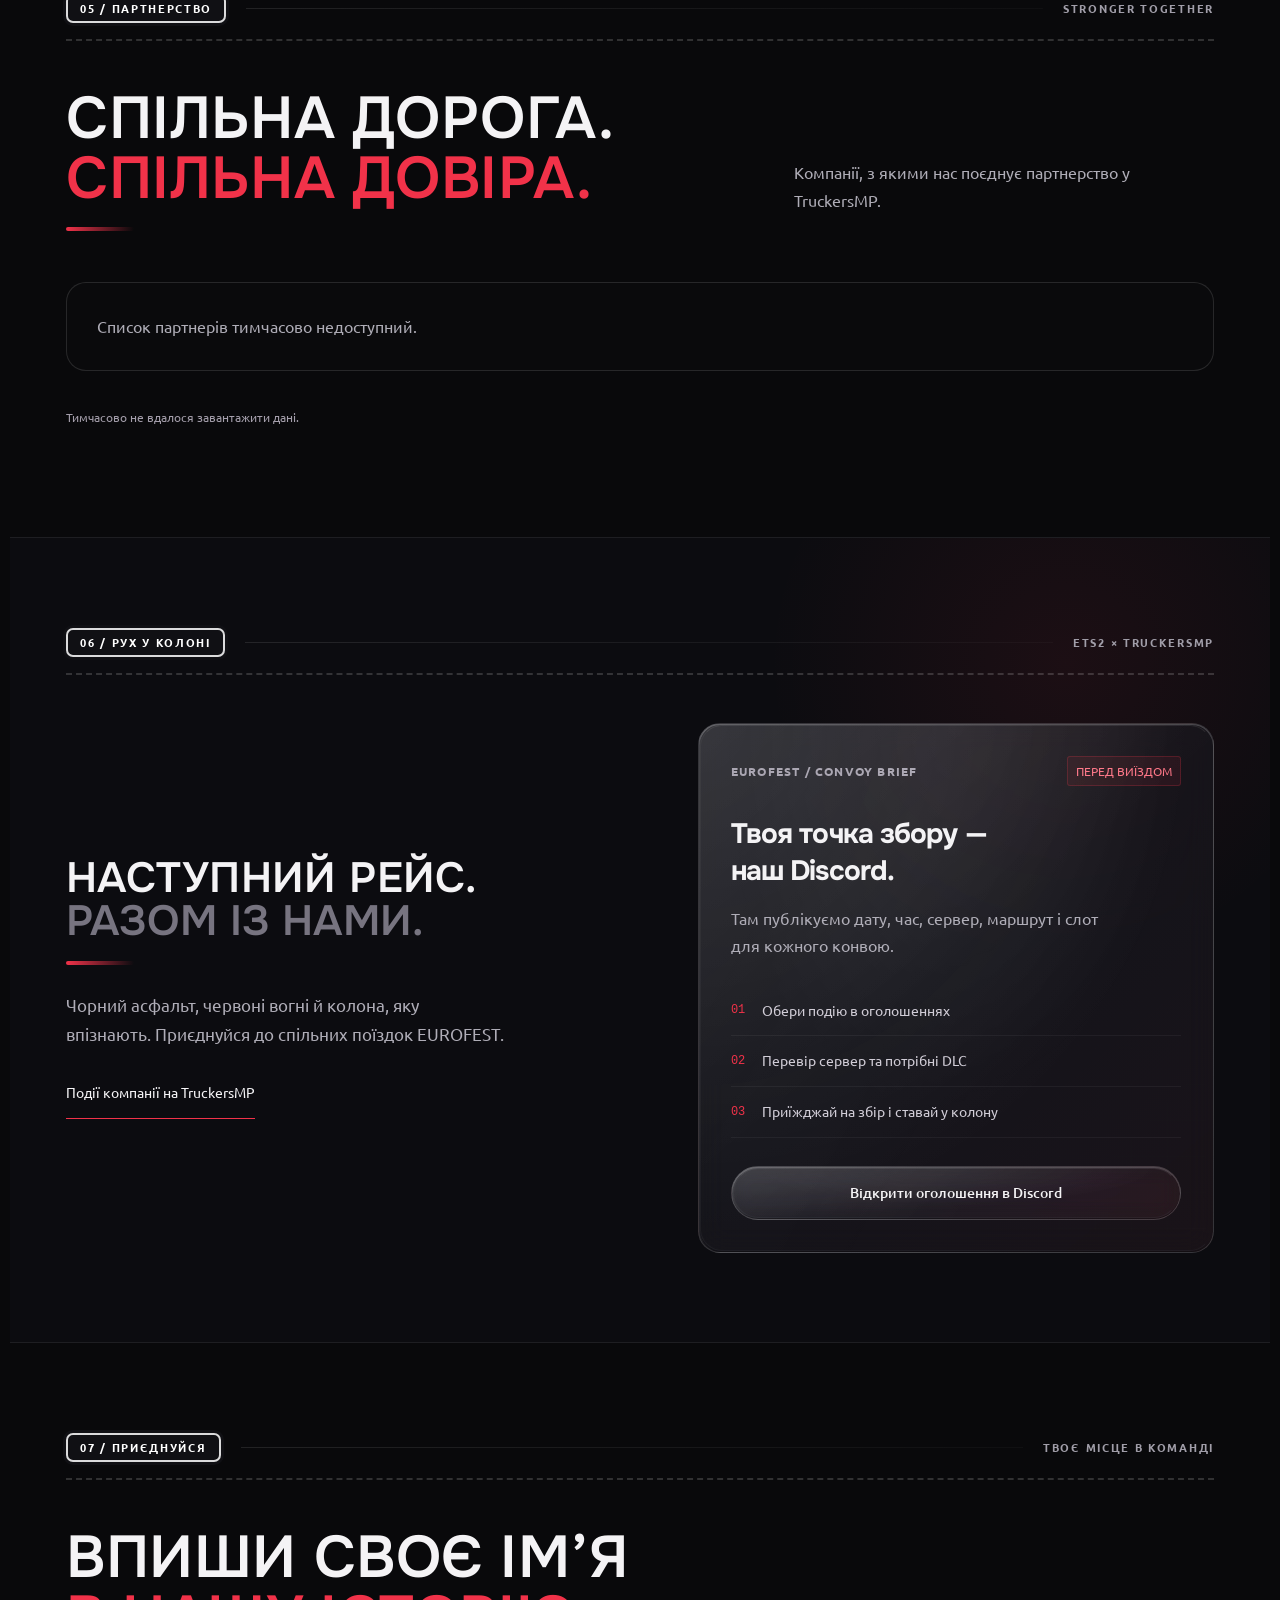
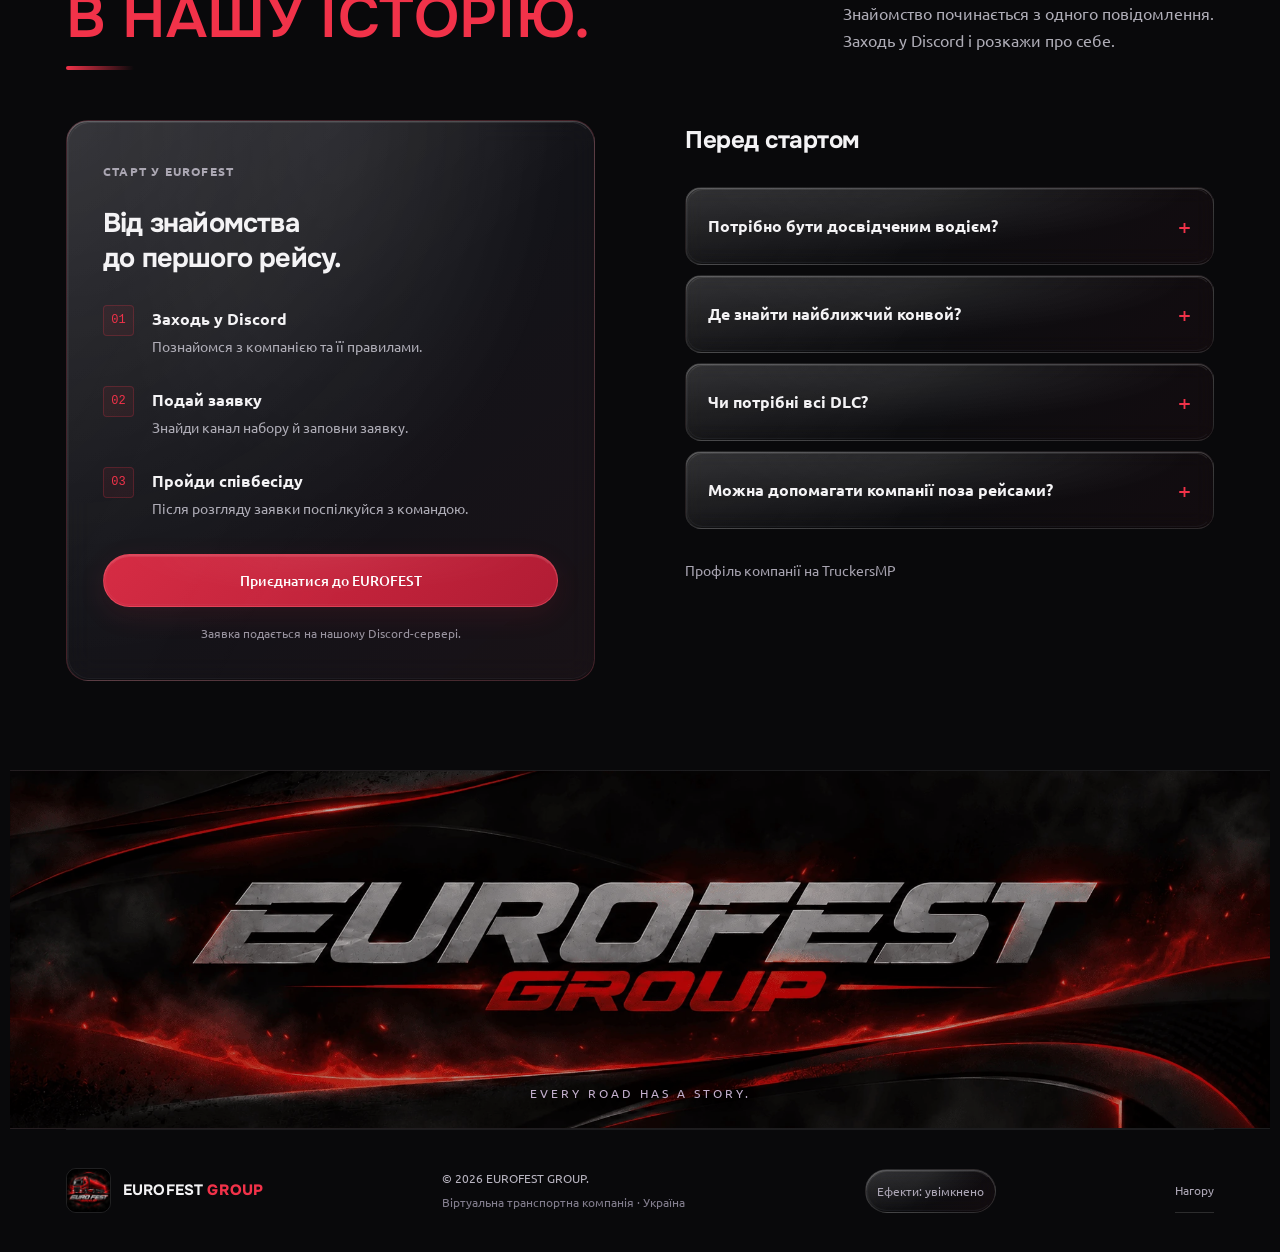
==== commit 4c370943: "Add files via upload" ====
--- a/index.html
+++ b/index.html
@@ -63,7 +63,7 @@
   <main id="main">
     <section class="hero" id="top" aria-labelledby="hero-title">
       <img class="hero-image" src="assets/convoy.webp" alt="Червона вантажівка на нічній дорозі серед гір" width="1881" height="836" fetchpriority="high">
-      <video id="hero-video" class="hero-video" muted loop playsinline preload="none" poster="assets/convoy.webp" data-src="media/convoy-loop.mp4?v=user-video-20261007" data-webm="media/convoy-loop.webm?v=user-video-20261007" aria-hidden="true" tabindex="-1" disablepictureinpicture></video>
+      <video id="hero-video" class="hero-video" muted loop playsinline preload="none" poster="assets/convoy.webp" data-src="media/convoy-loop.mp4?v=soft-loop-20261007" data-webm="media/convoy-loop.webm?v=soft-loop-20261007" aria-hidden="true" tabindex="-1" disablepictureinpicture></video>
       <div class="hero-shade" aria-hidden="true"></div><div class="hero-haze" aria-hidden="true"></div>
       <div class="hero-content container">
         <div class="eyebrow"><span class="red-line"></span> UKRAINIAN VIRTUAL TRUCKING COMPANY</div>
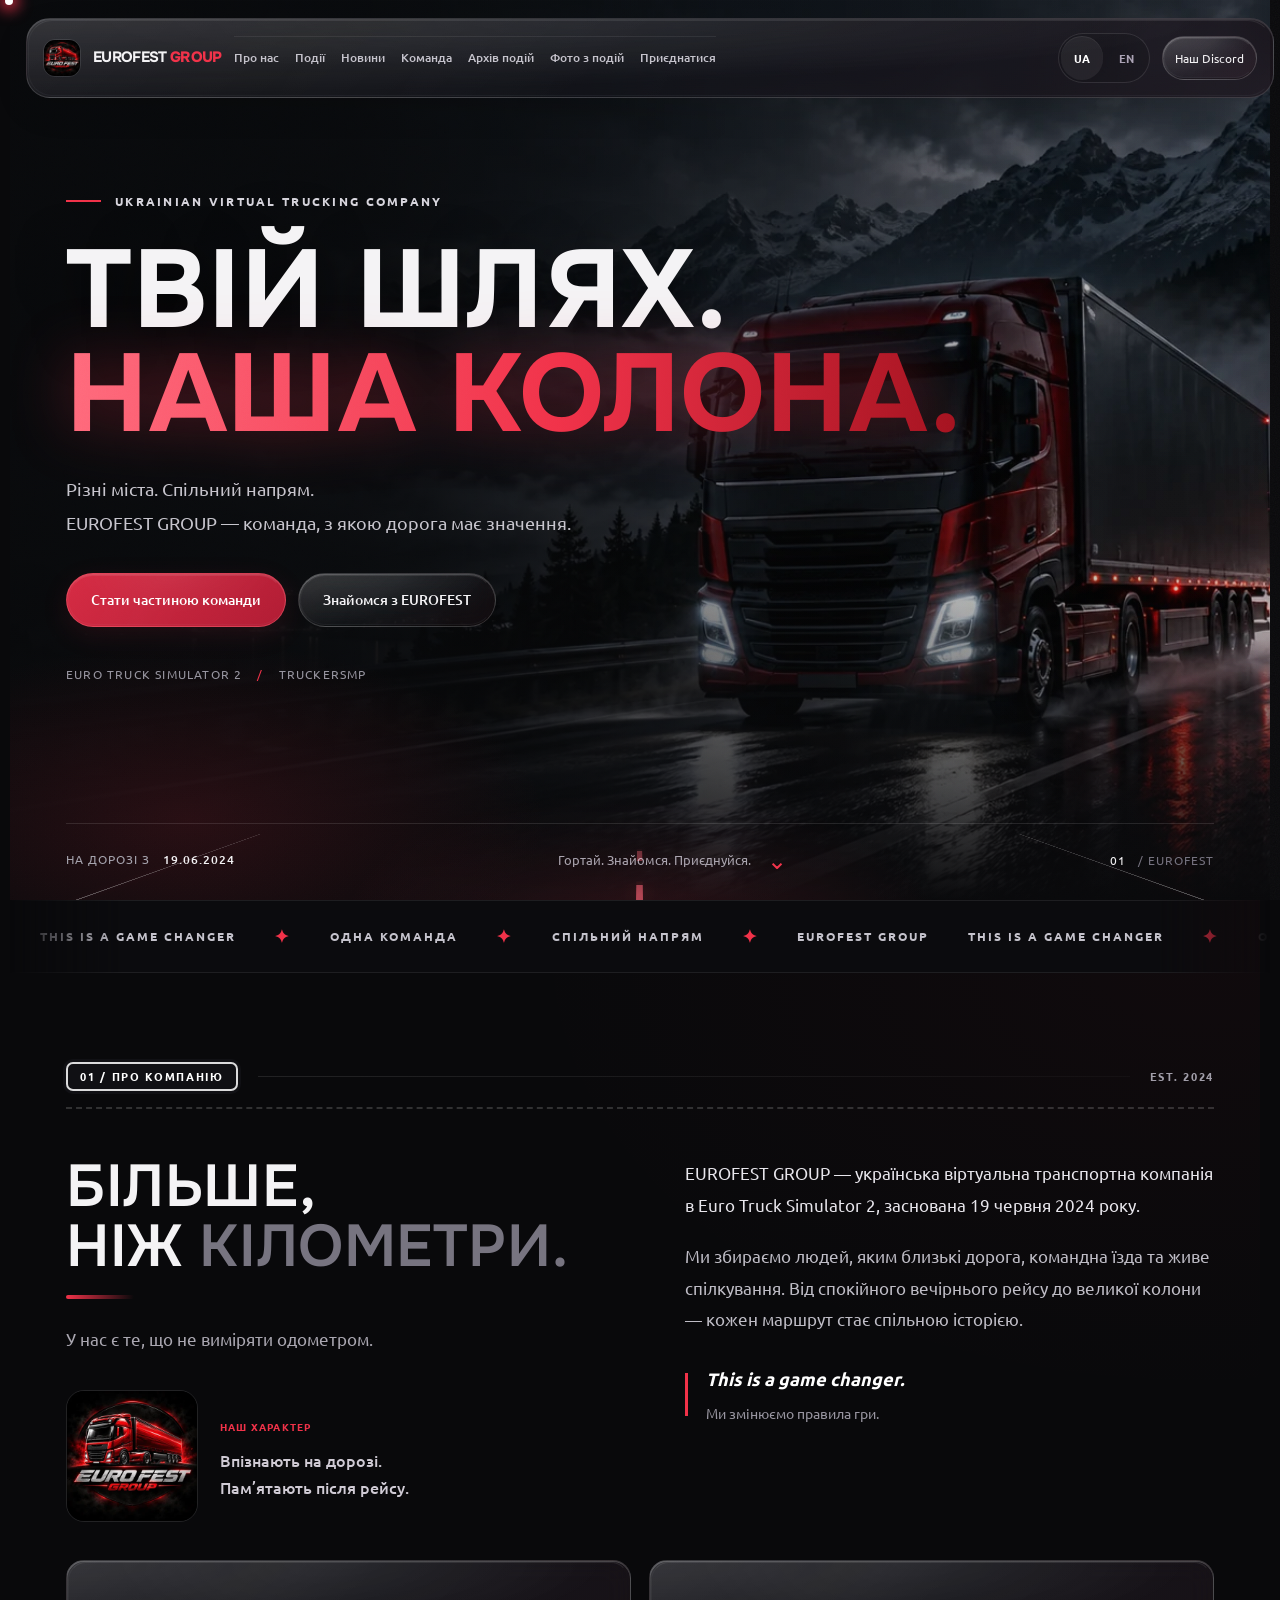
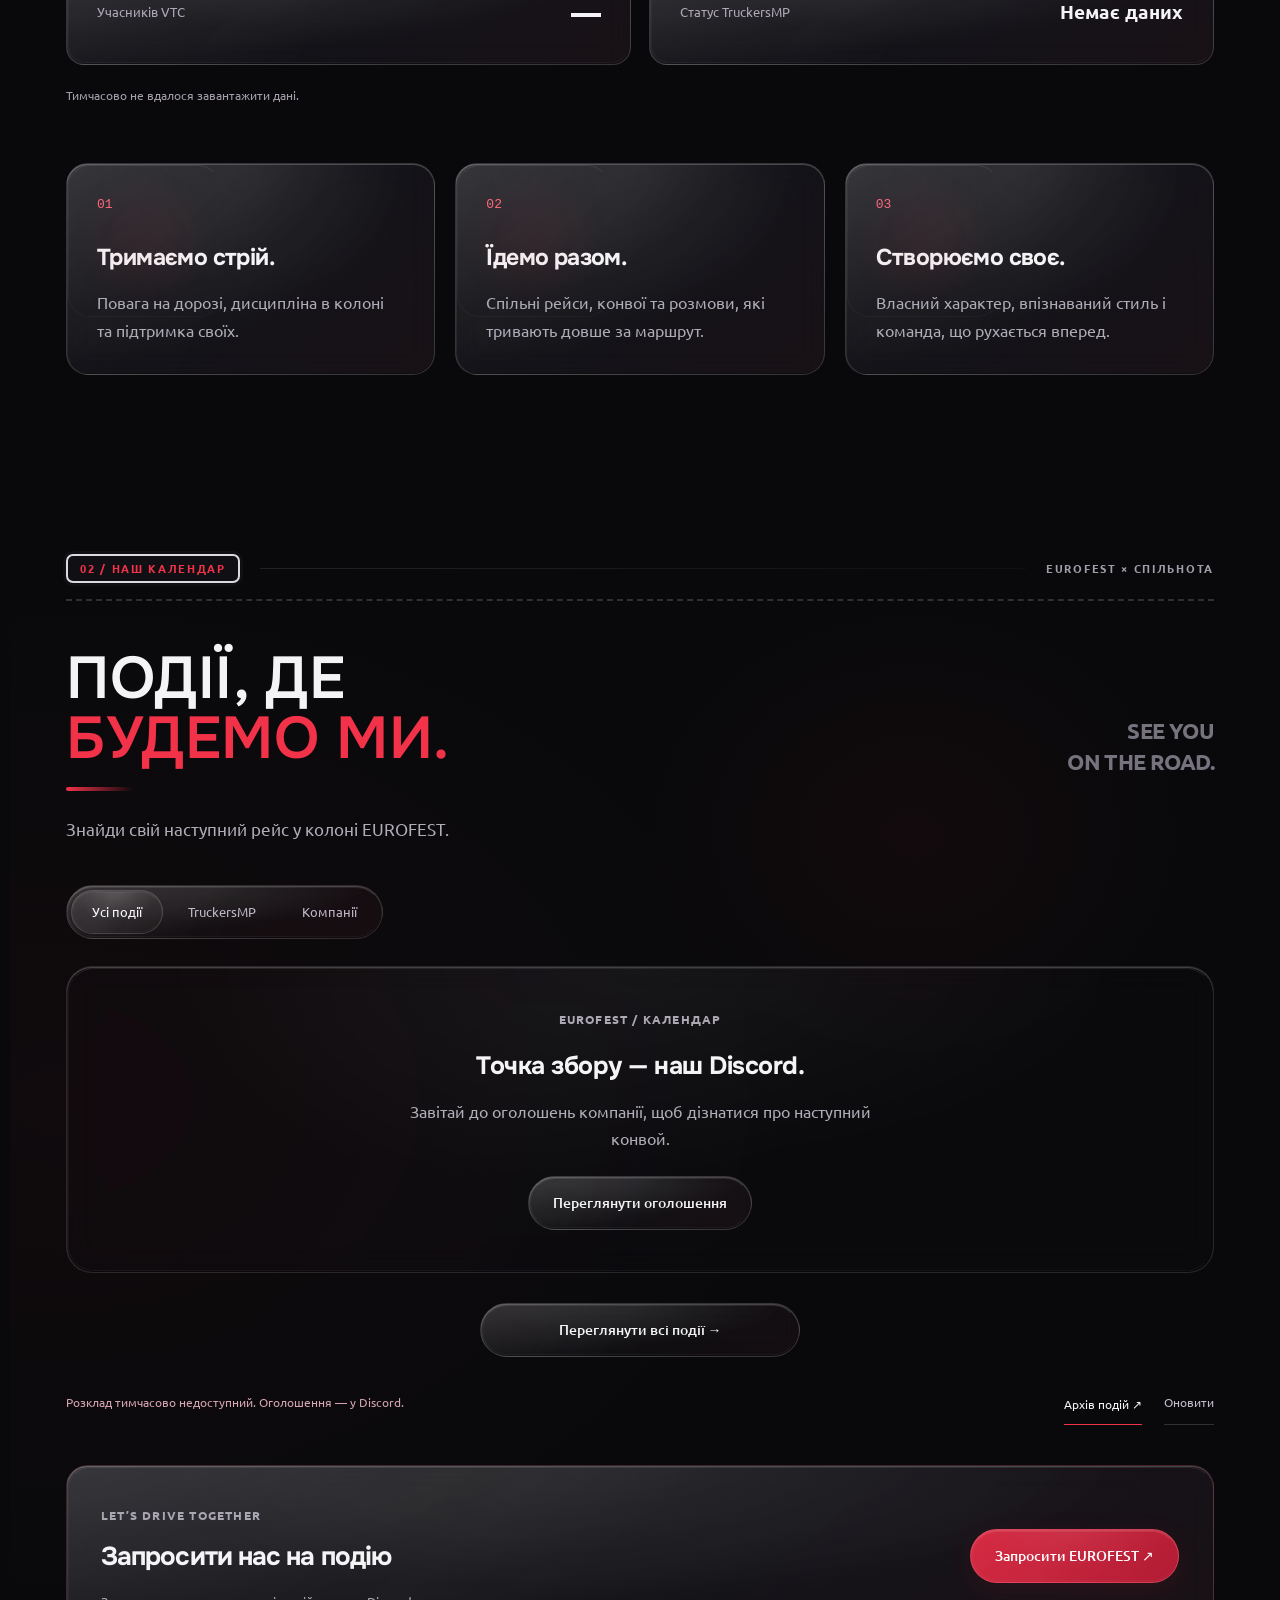
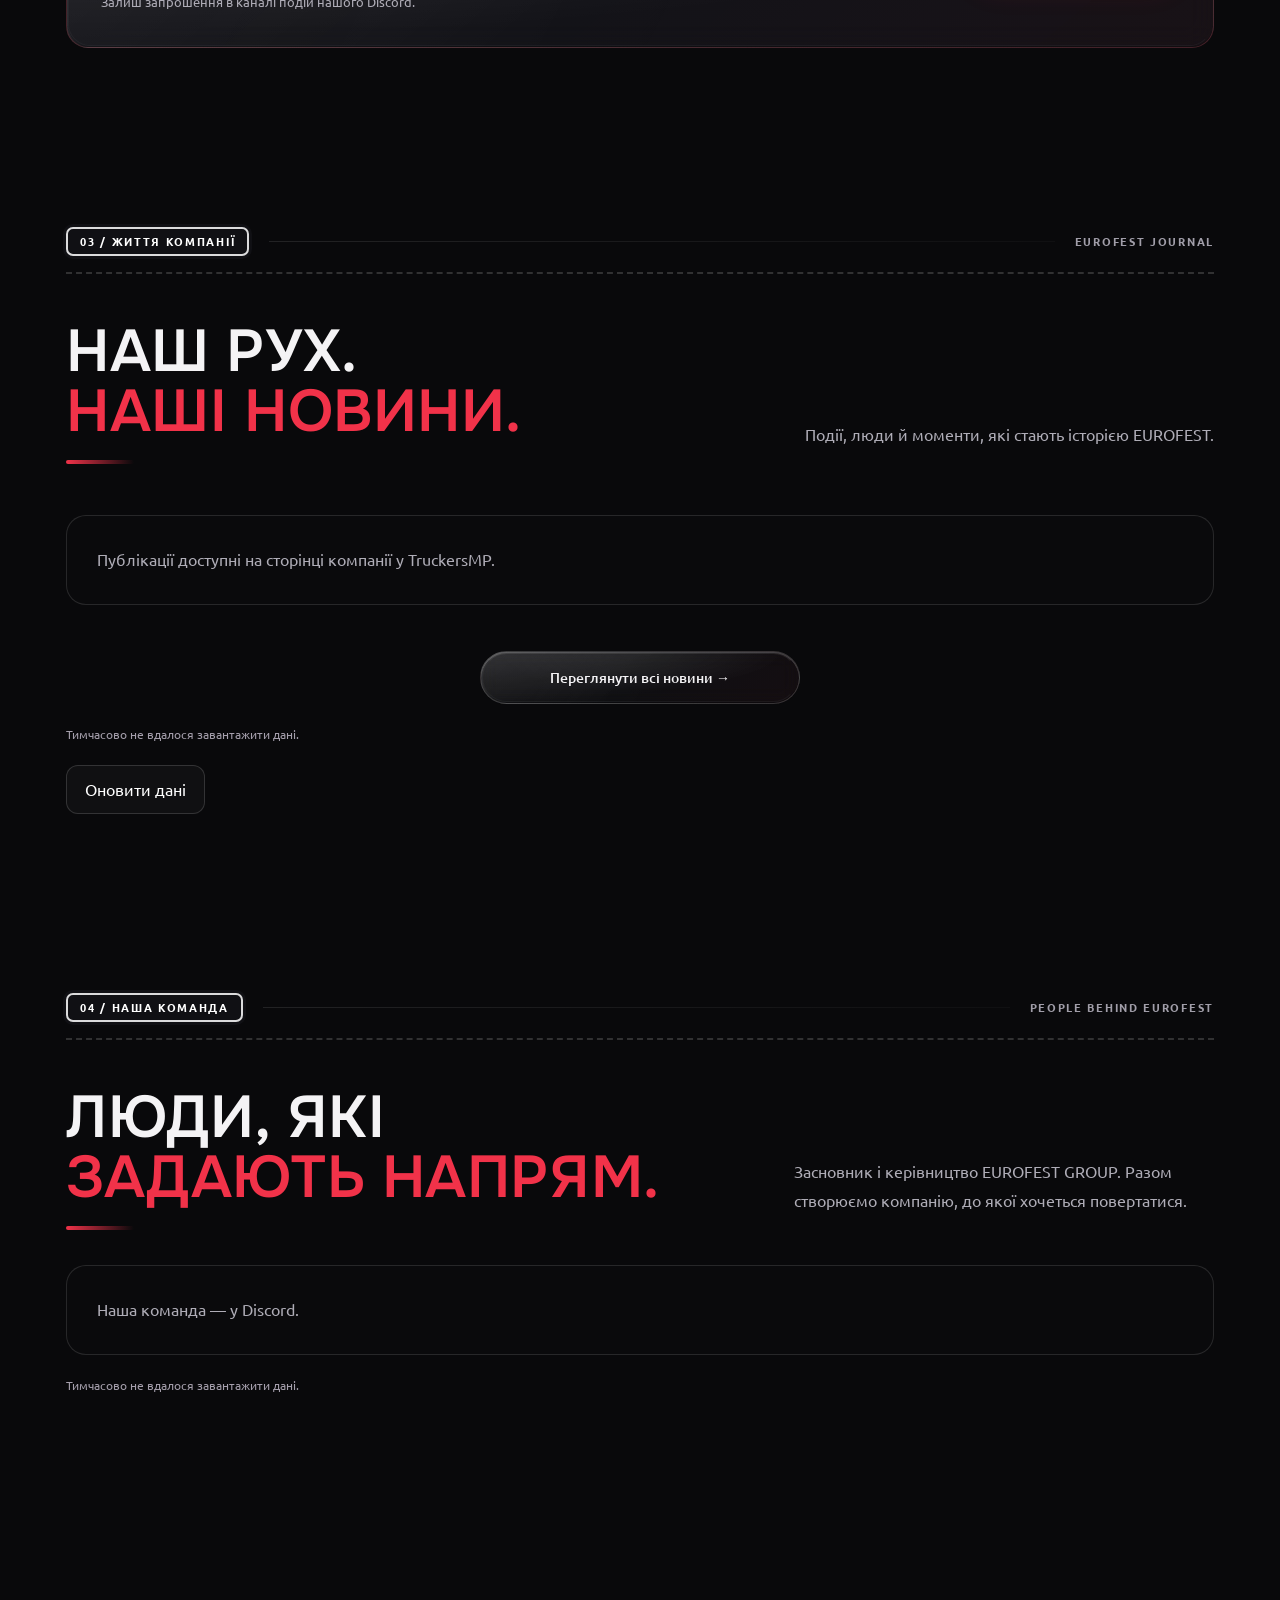
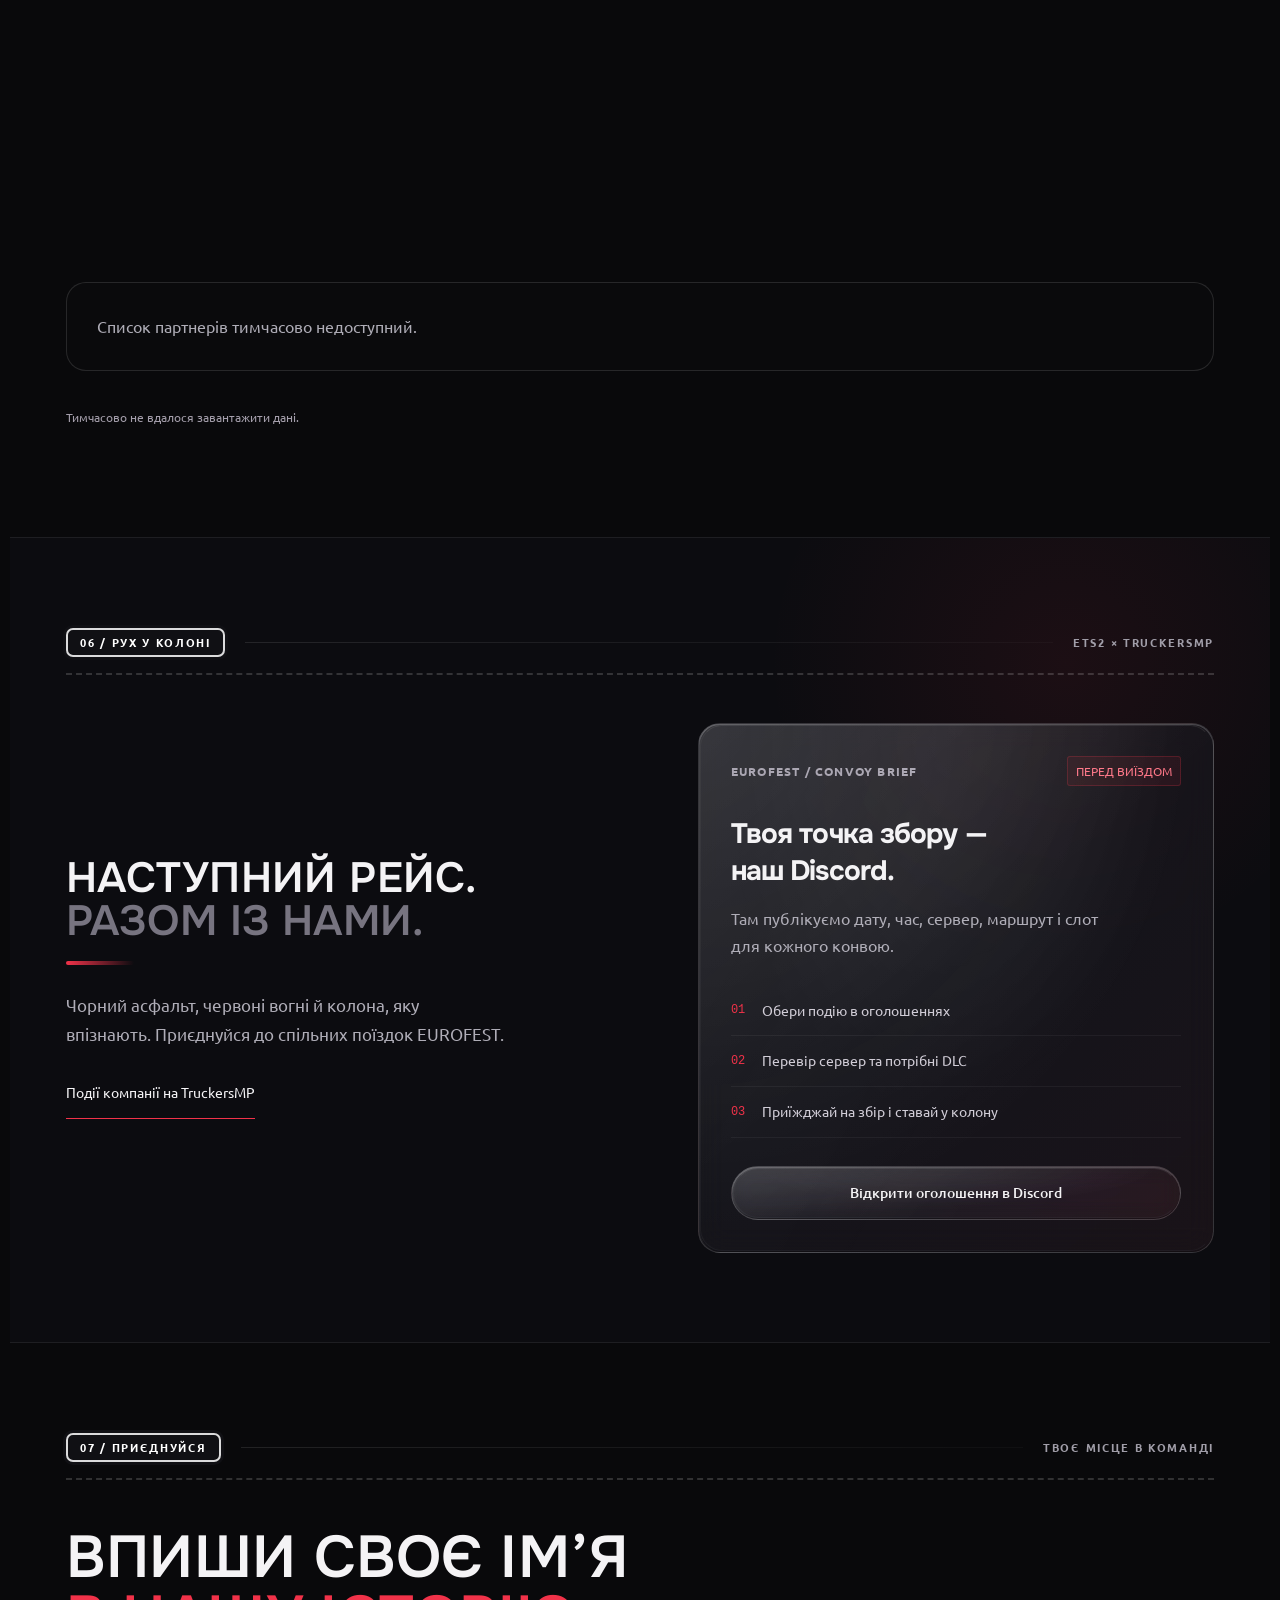
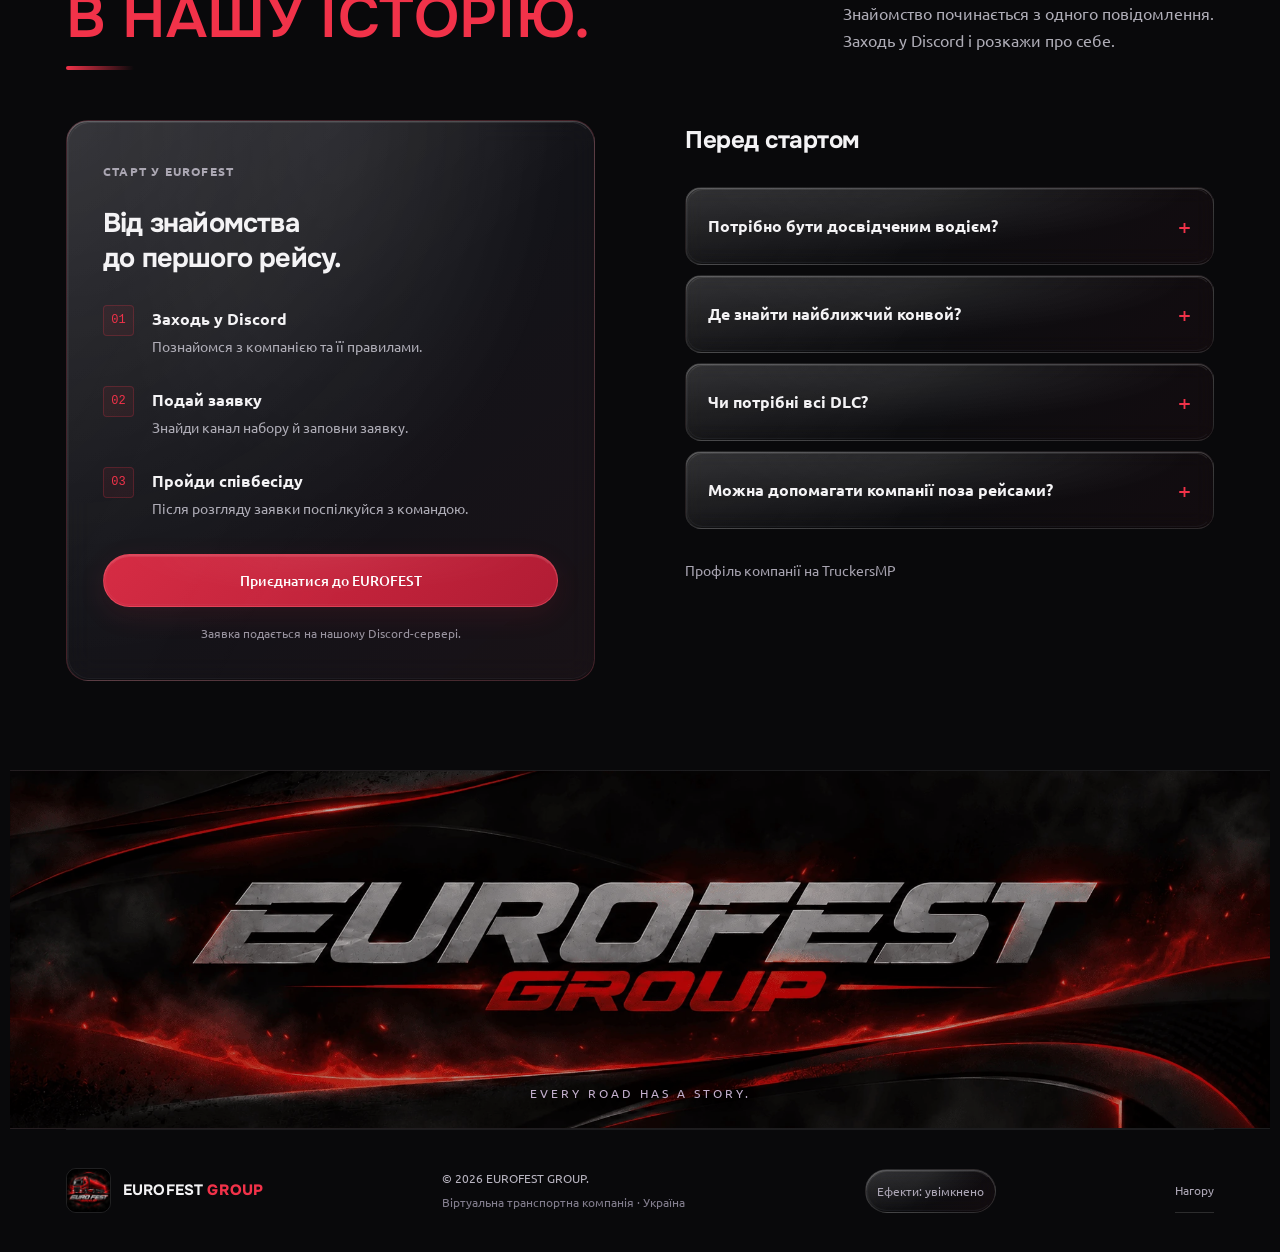
==== commit c9910cb9: "Add files via upload" ====
--- a/index.html
+++ b/index.html
@@ -63,7 +63,7 @@
   <main id="main">
     <section class="hero" id="top" aria-labelledby="hero-title">
       <img class="hero-image" src="assets/convoy.webp" alt="Червона вантажівка на нічній дорозі серед гір" width="1881" height="836" fetchpriority="high">
-      <video id="hero-video" class="hero-video" muted loop playsinline preload="none" poster="assets/convoy.webp" data-src="media/convoy-loop.mp4?v=soft-loop-20261007" data-webm="media/convoy-loop.webm?v=soft-loop-20261007" aria-hidden="true" tabindex="-1" disablepictureinpicture></video>
+      <video id="hero-video" class="hero-video" muted loop playsinline preload="none" poster="assets/convoy.webp" data-src="media/convoy-loop.mp4?v=refined-loop-20261007" data-webm="media/convoy-loop.webm?v=refined-loop-20261007" aria-hidden="true" tabindex="-1" disablepictureinpicture></video>
       <div class="hero-shade" aria-hidden="true"></div><div class="hero-haze" aria-hidden="true"></div>
       <div class="hero-content container">
         <div class="eyebrow"><span class="red-line"></span> UKRAINIAN VIRTUAL TRUCKING COMPANY</div>
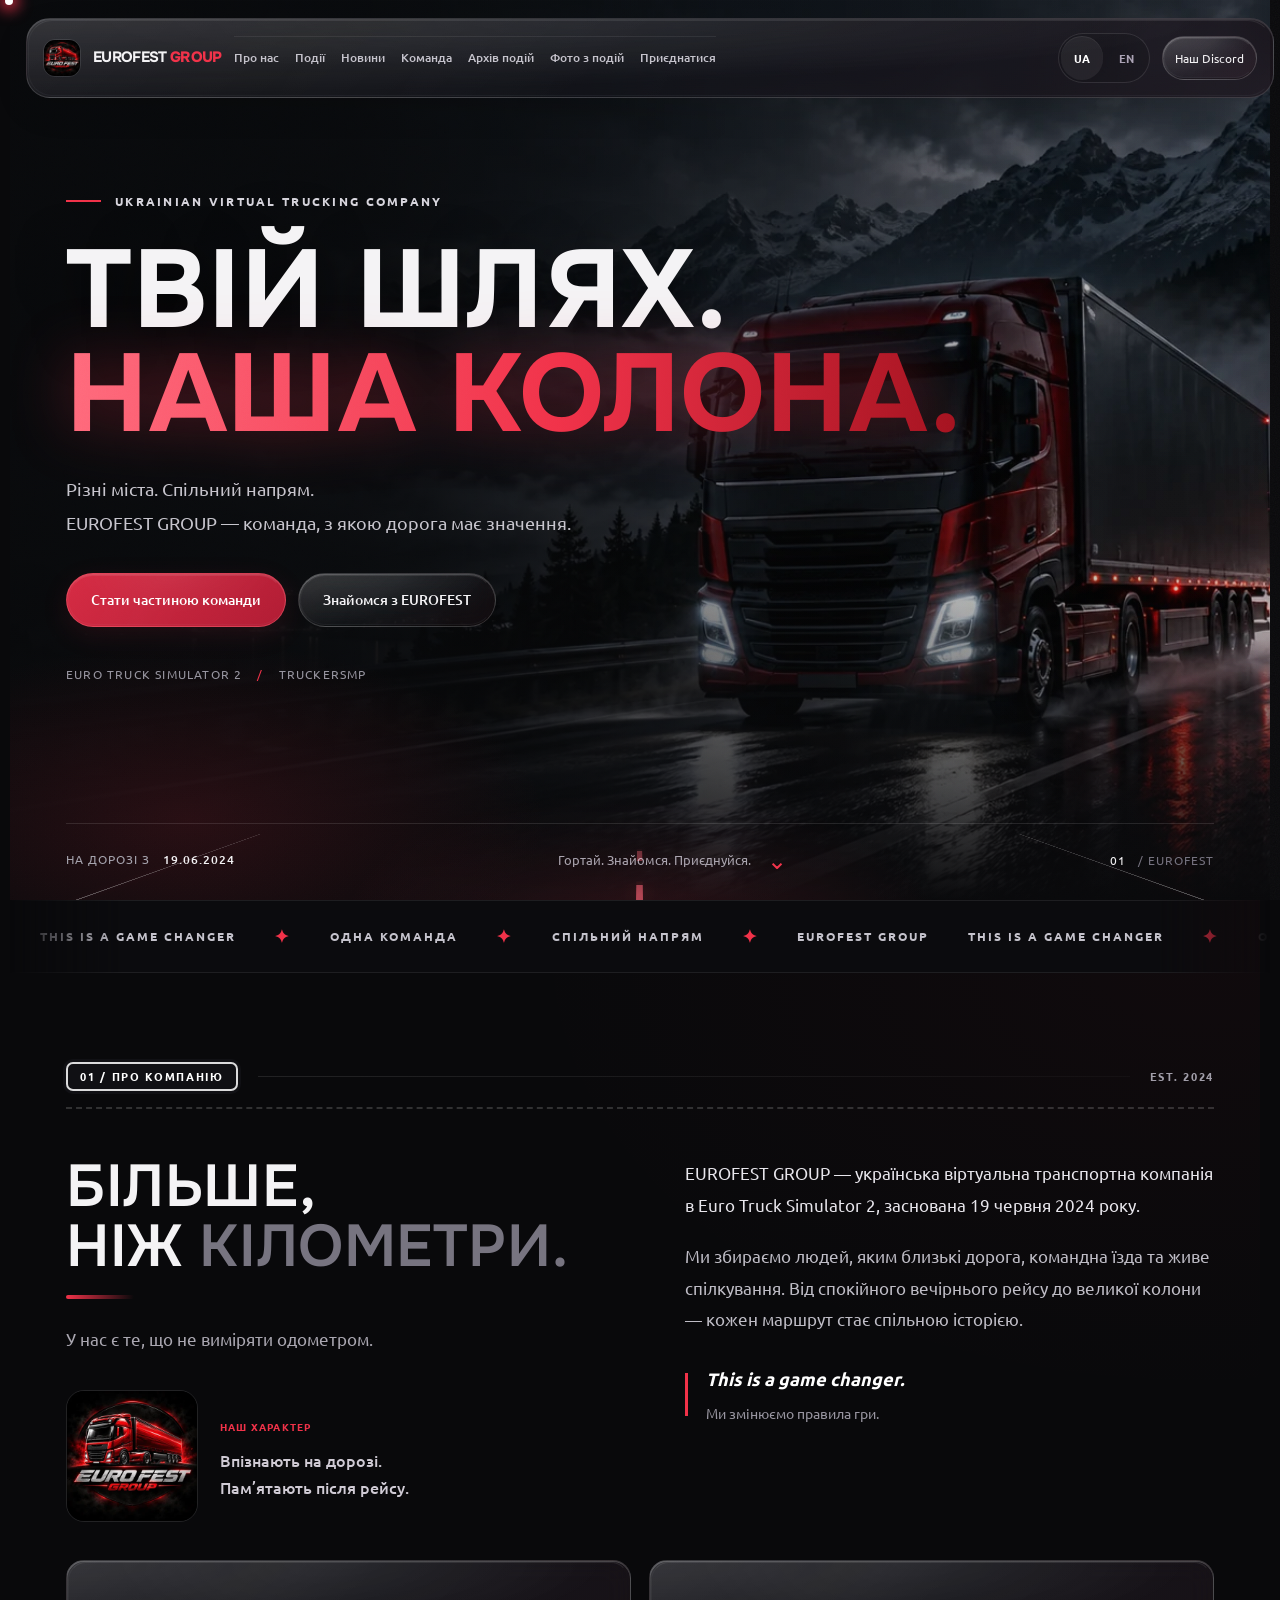
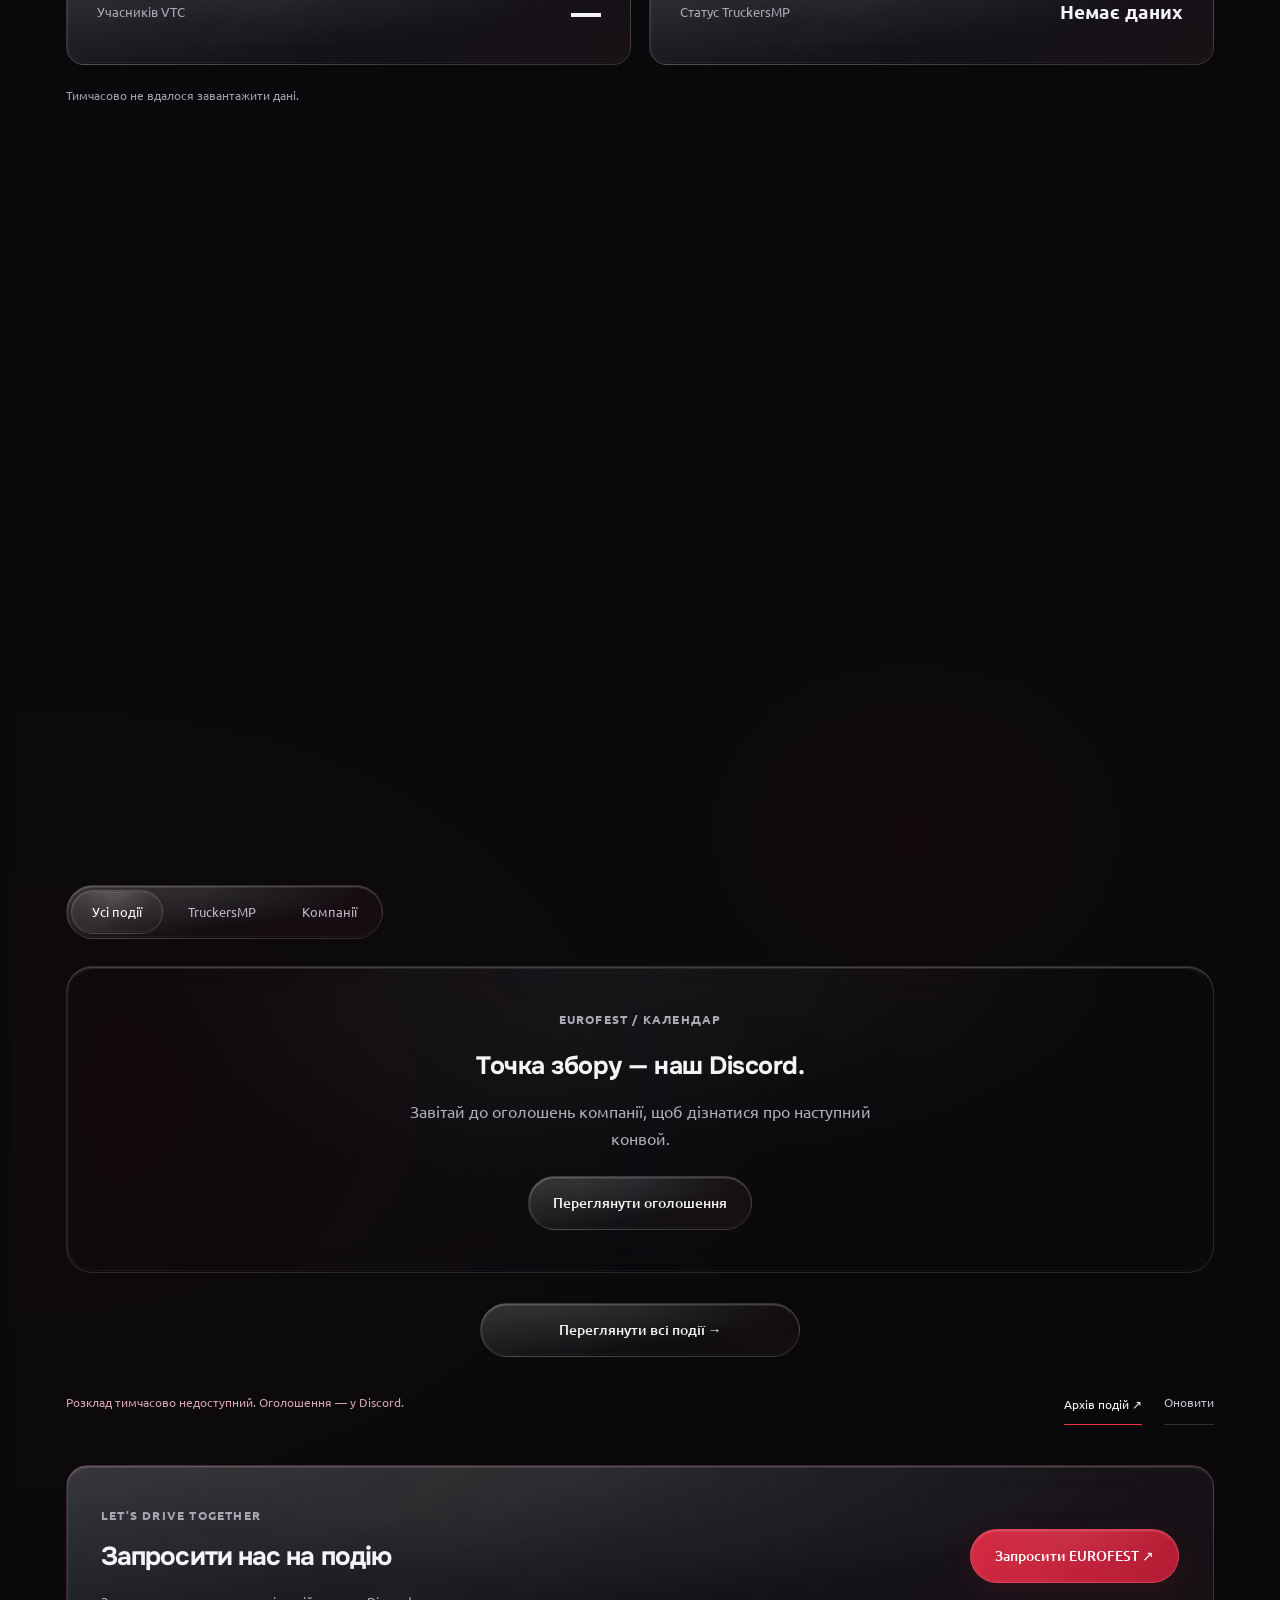
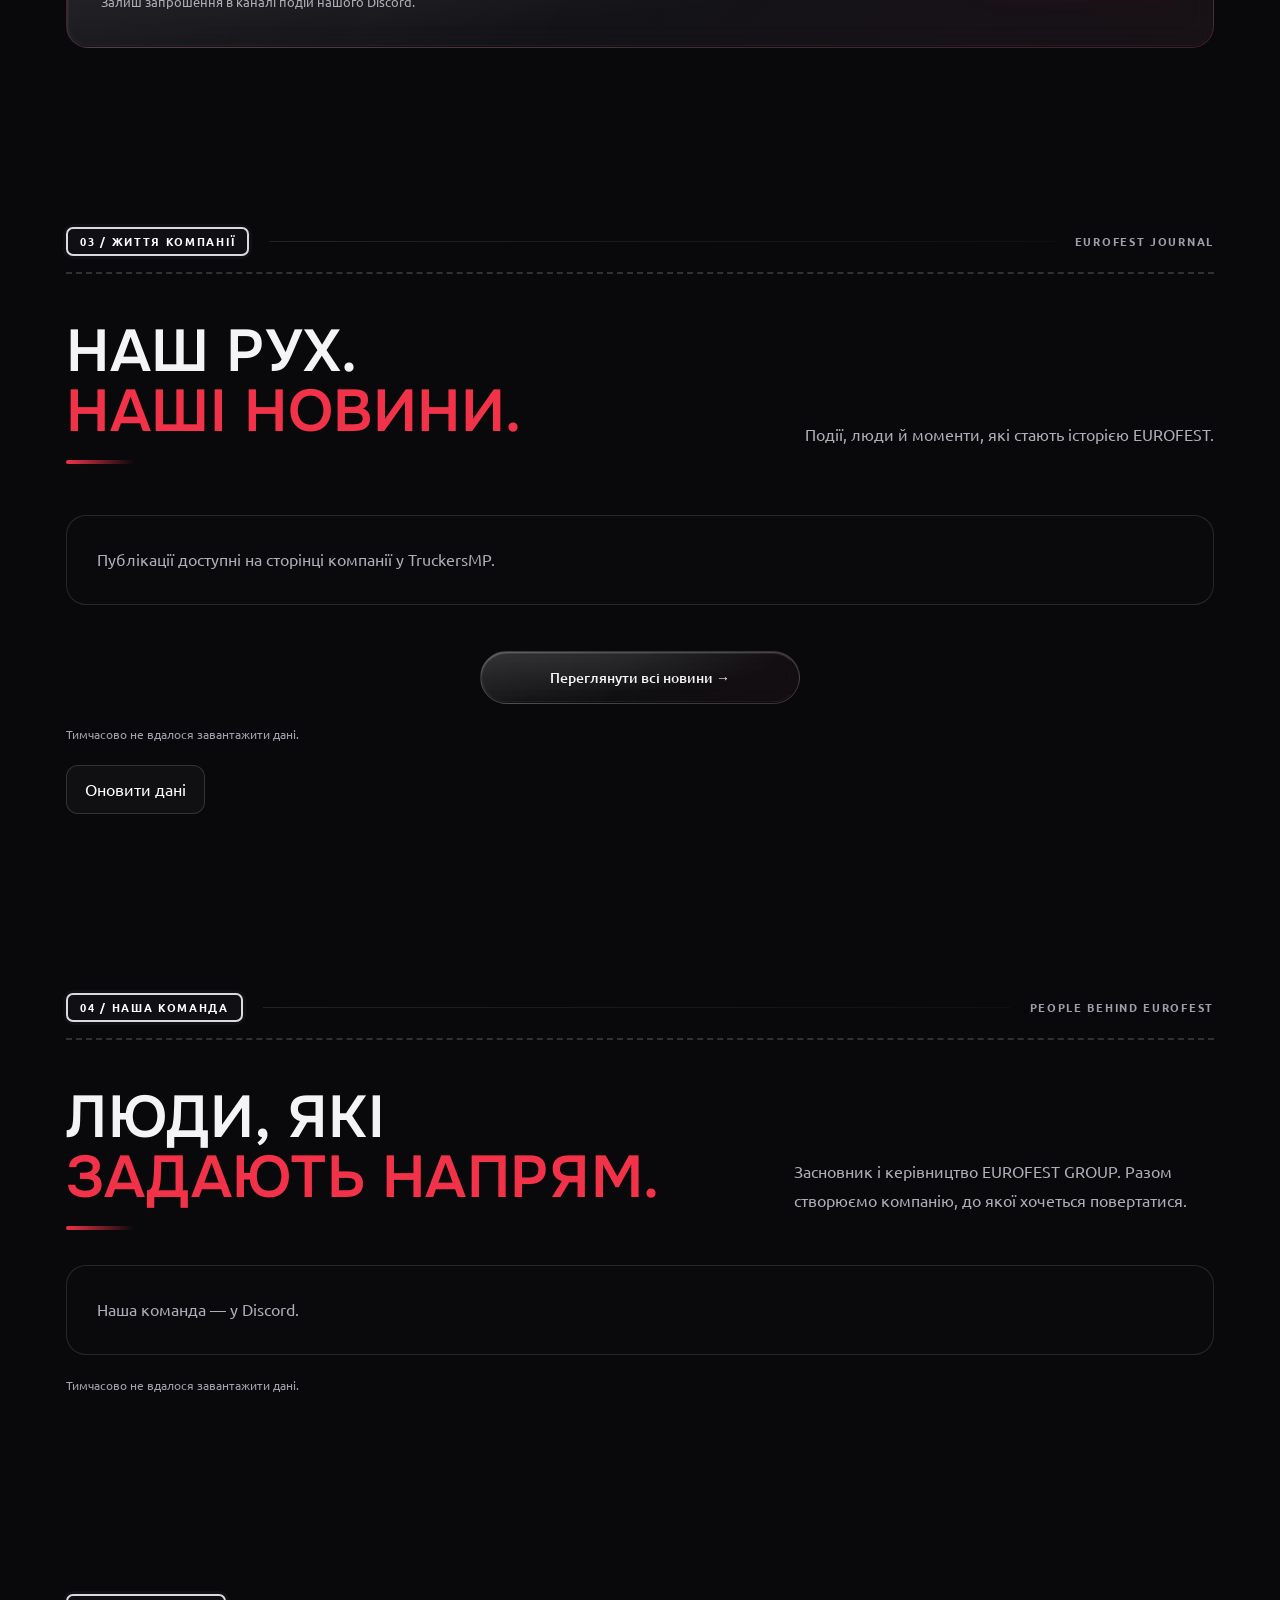
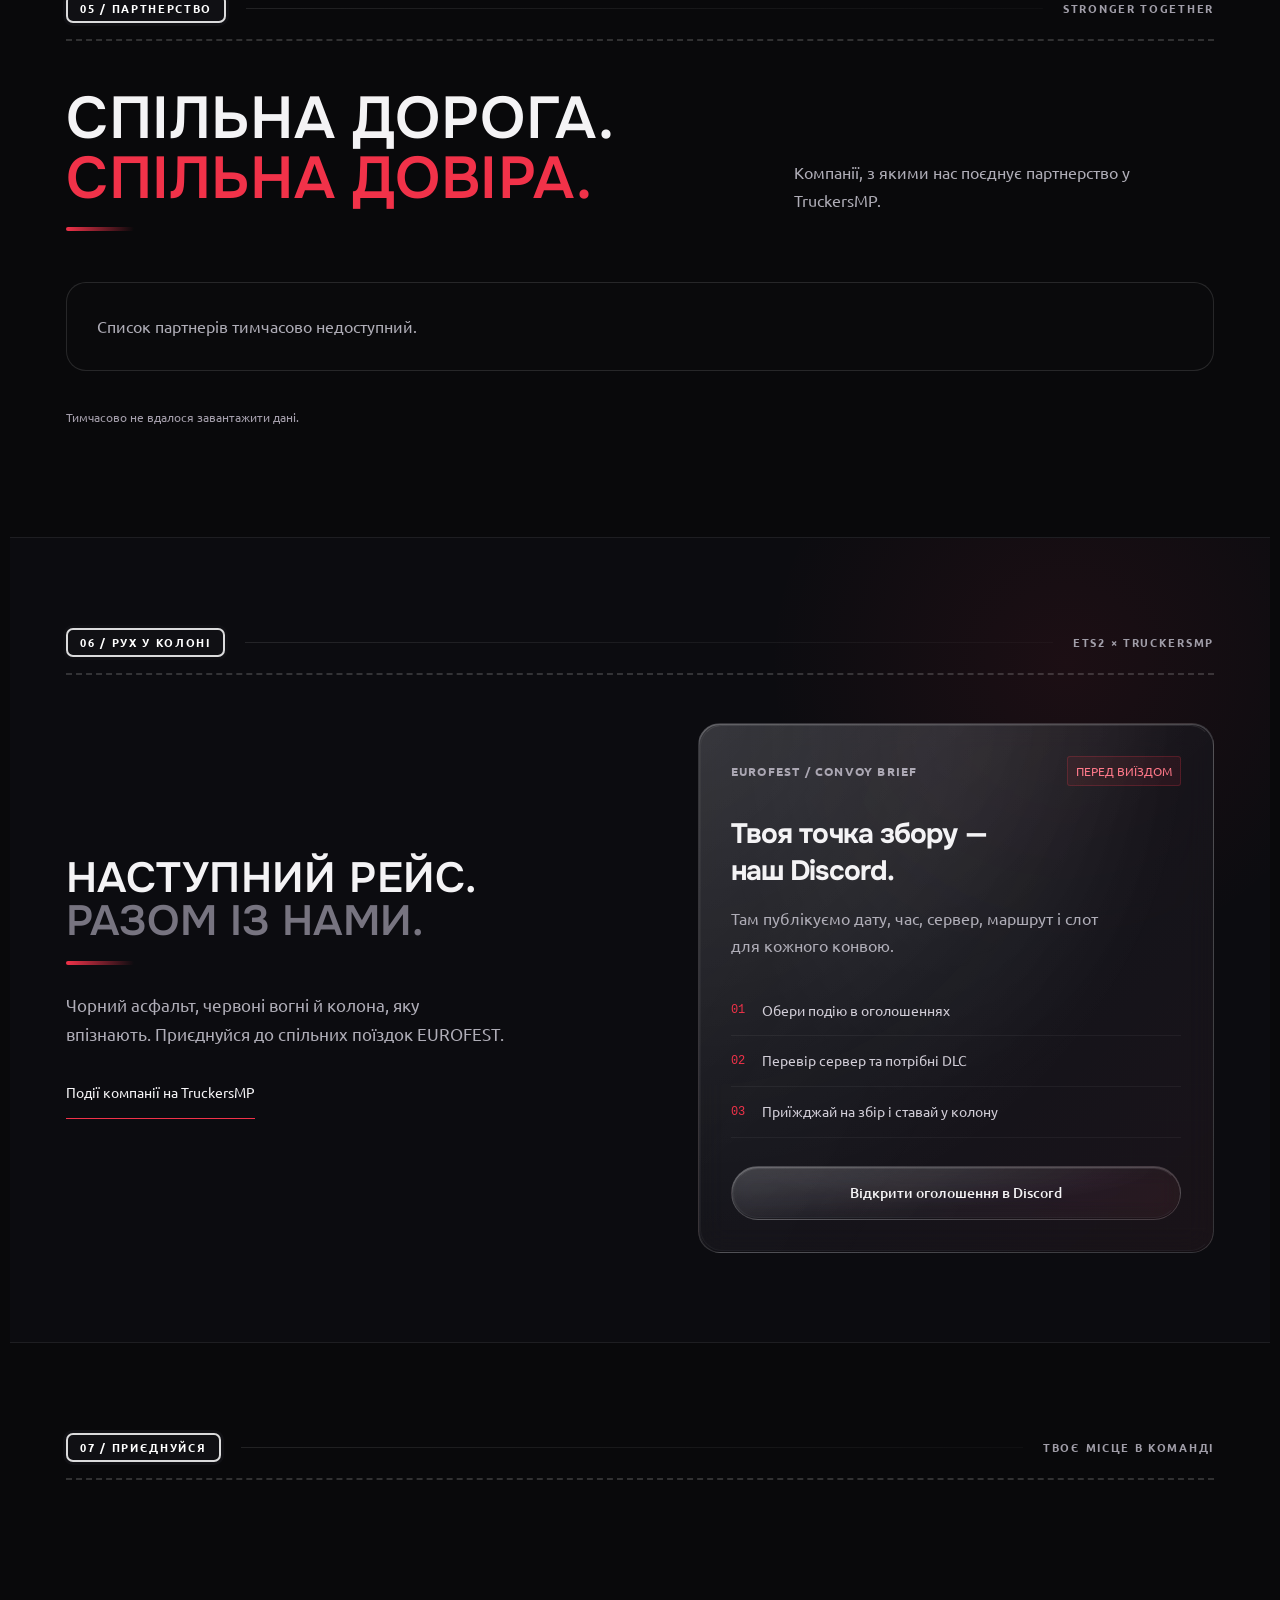
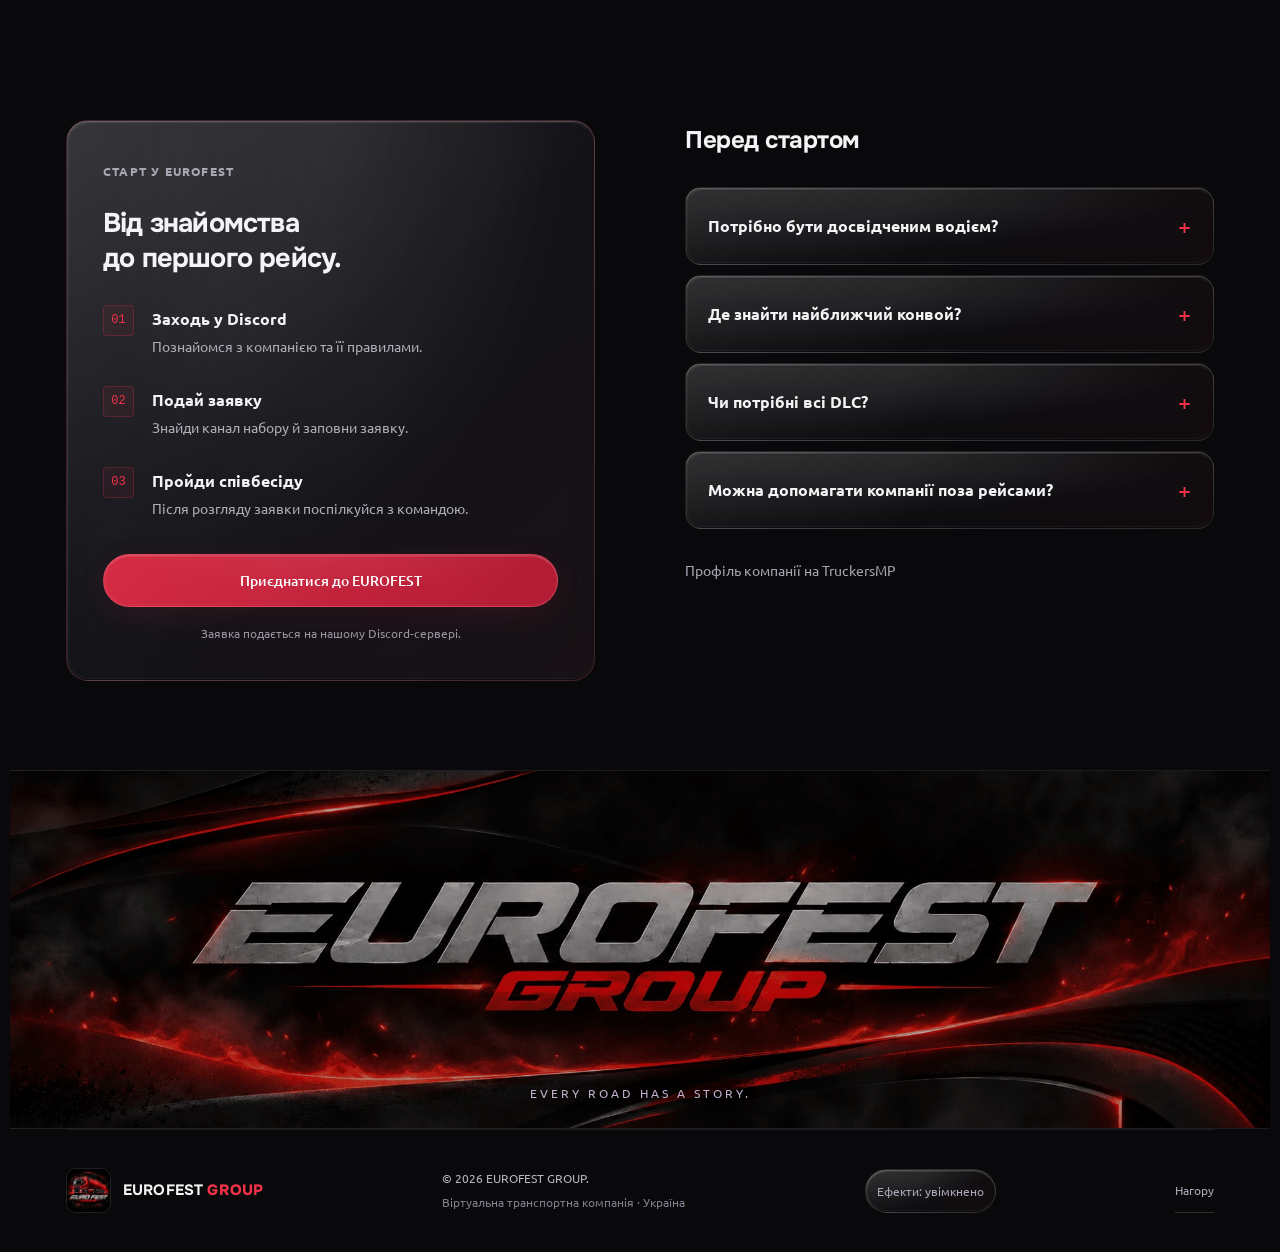
==== commit 24430d02: "Add files via upload" ====
--- a/index.html
+++ b/index.html
@@ -63,7 +63,7 @@
   <main id="main">
     <section class="hero" id="top" aria-labelledby="hero-title">
       <img class="hero-image" src="assets/convoy.webp" alt="Червона вантажівка на нічній дорозі серед гір" width="1881" height="836" fetchpriority="high">
-      <video id="hero-video" class="hero-video" muted loop playsinline preload="none" poster="assets/convoy.webp" data-src="media/convoy-loop.mp4?v=refined-loop-20261007" data-webm="media/convoy-loop.webm?v=refined-loop-20261007" aria-hidden="true" tabindex="-1" disablepictureinpicture></video>
+      <video id="hero-video" class="hero-video" muted loop playsinline preload="none" poster="assets/convoy.webp" data-src="media/convoy-loop.mp4?v=locked-scene-20261008-v2" data-webm="media/convoy-loop.webm?v=locked-scene-20261008-v2" aria-hidden="true" tabindex="-1" disablepictureinpicture></video>
       <div class="hero-shade" aria-hidden="true"></div><div class="hero-haze" aria-hidden="true"></div>
       <div class="hero-content container">
         <div class="eyebrow"><span class="red-line"></span> UKRAINIAN VIRTUAL TRUCKING COMPANY</div>
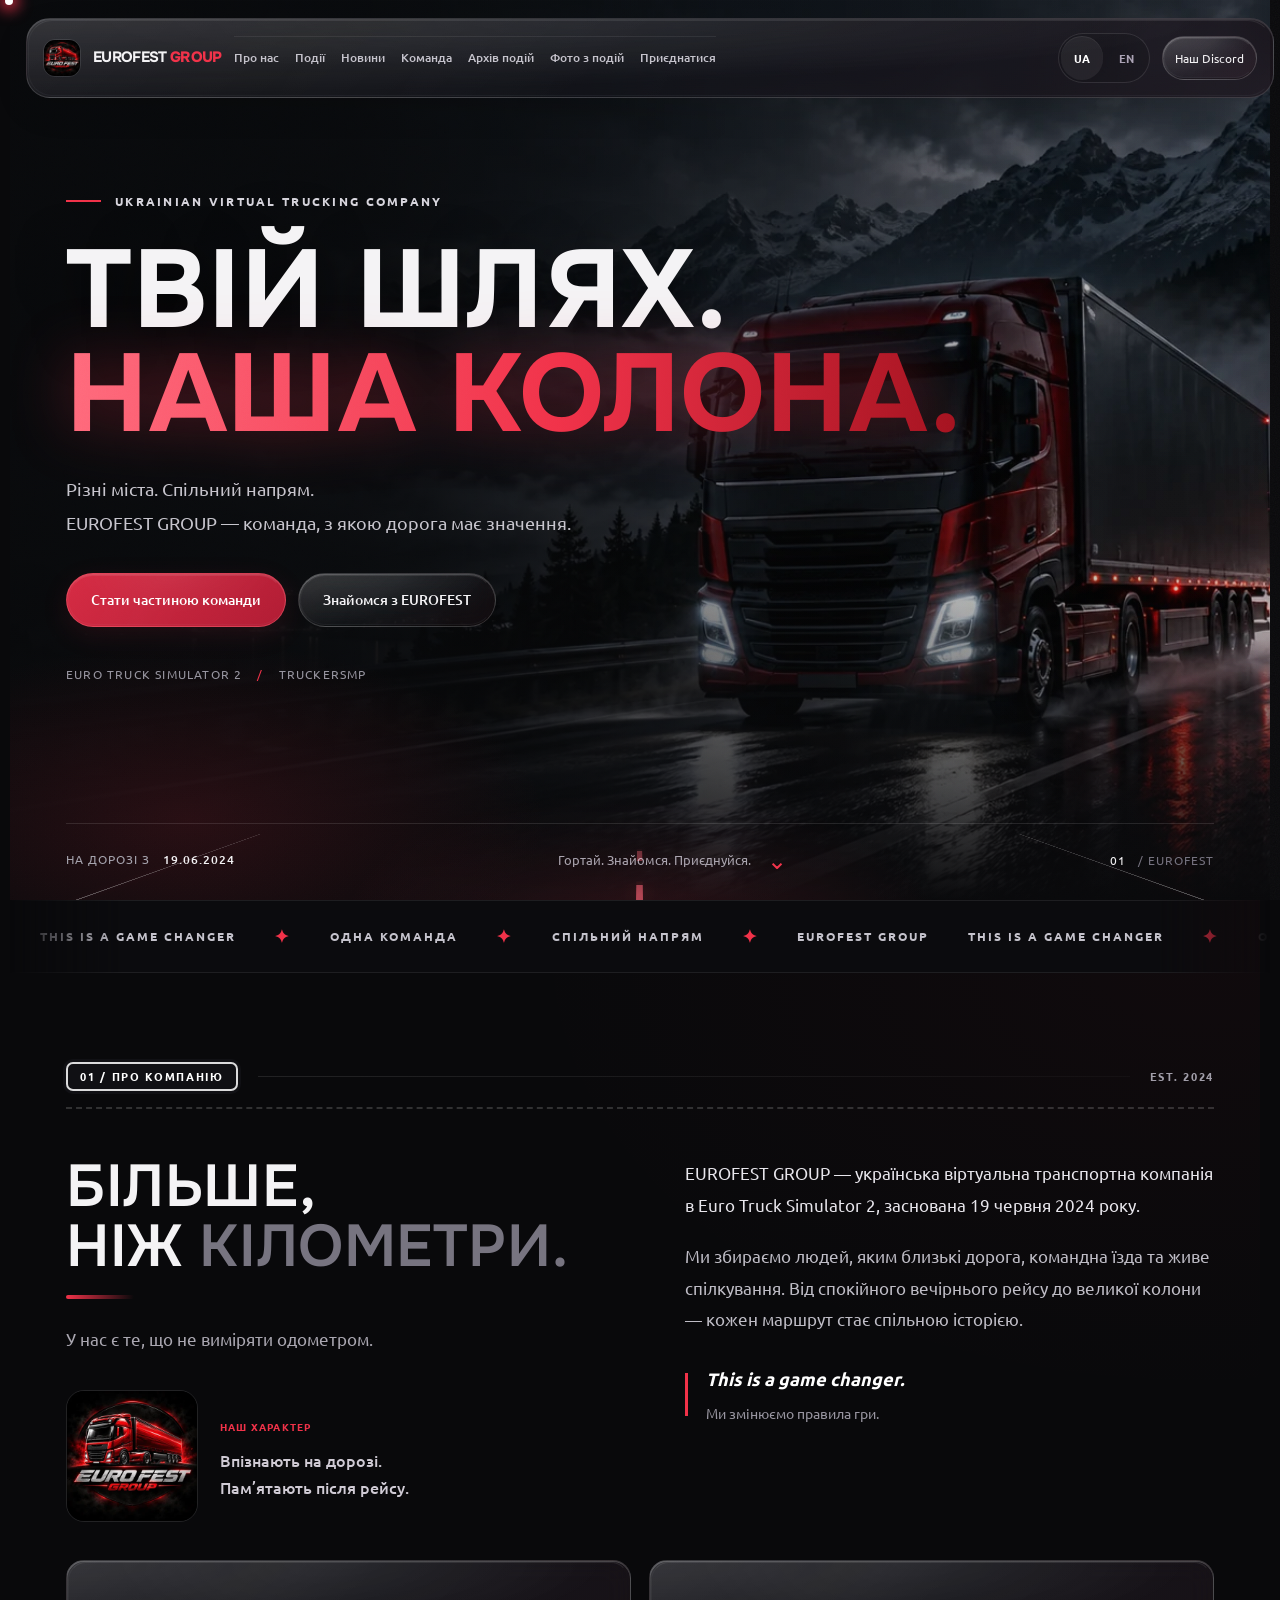
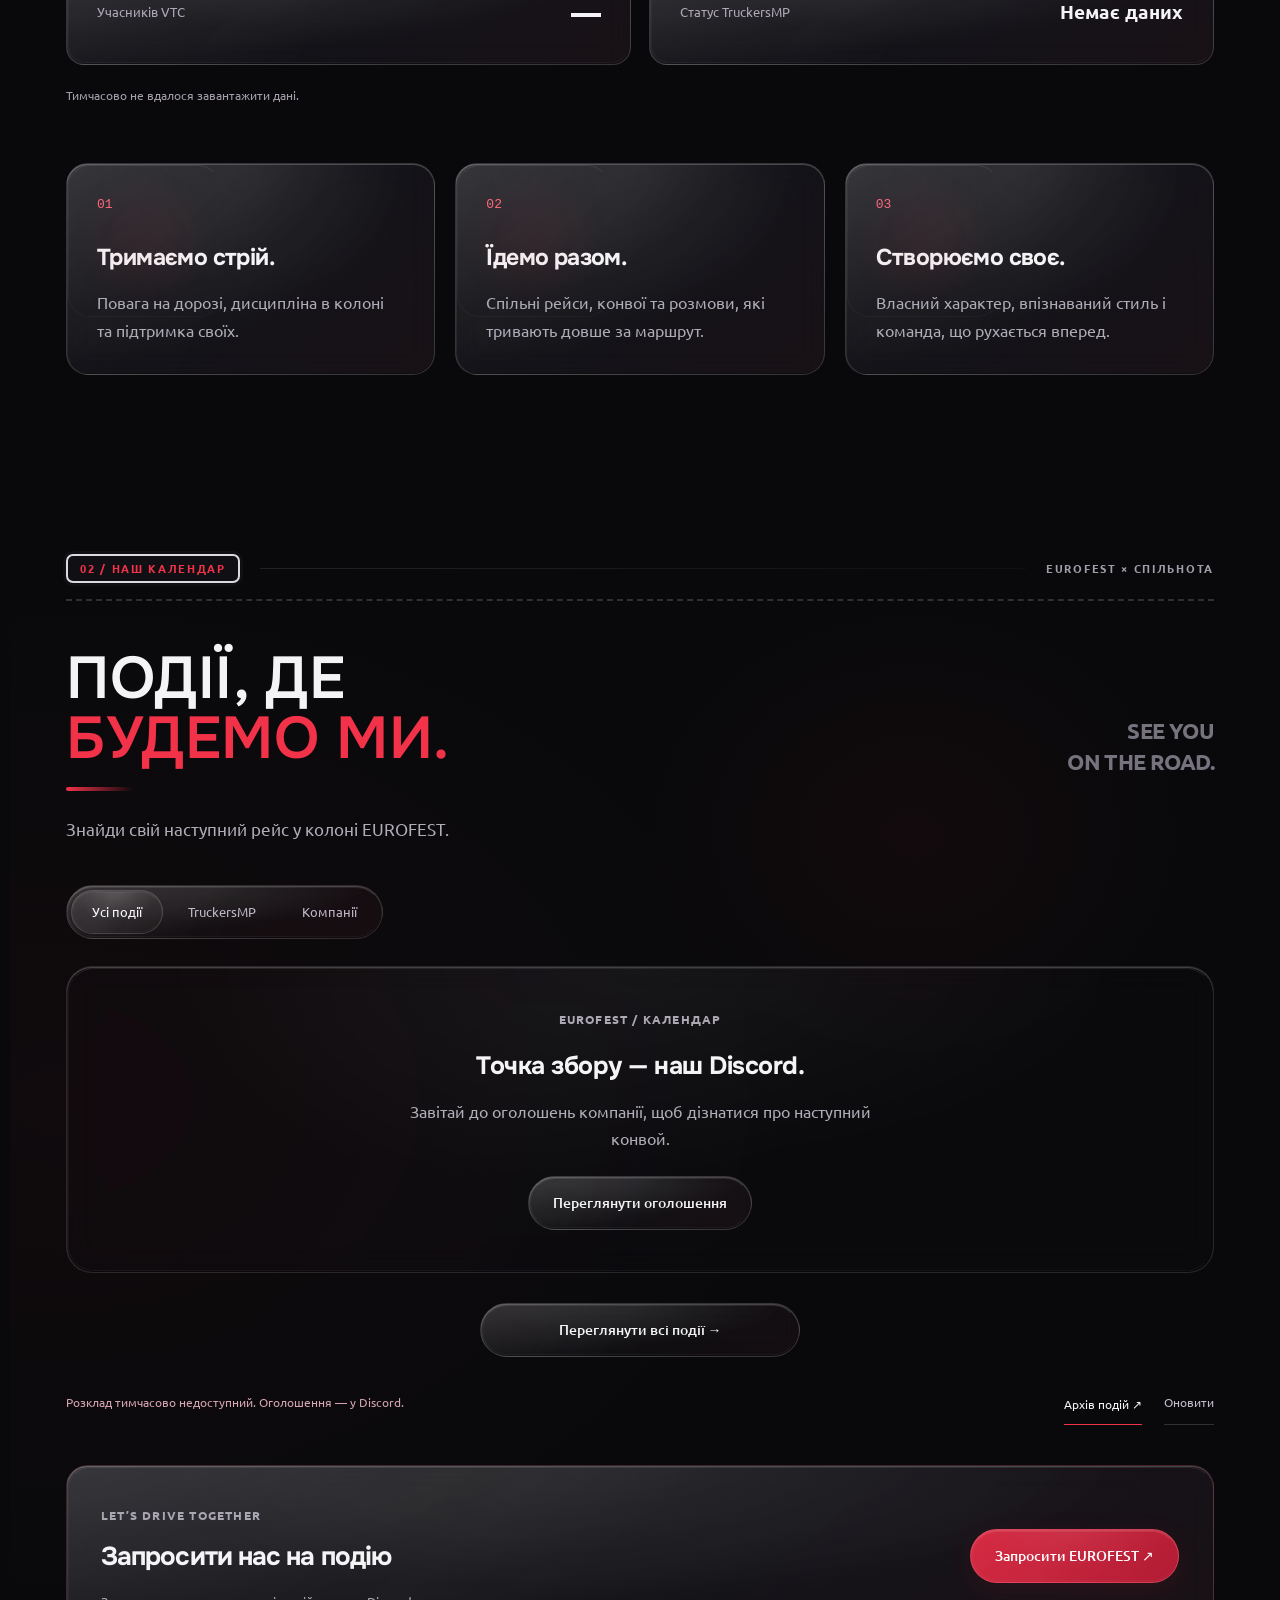
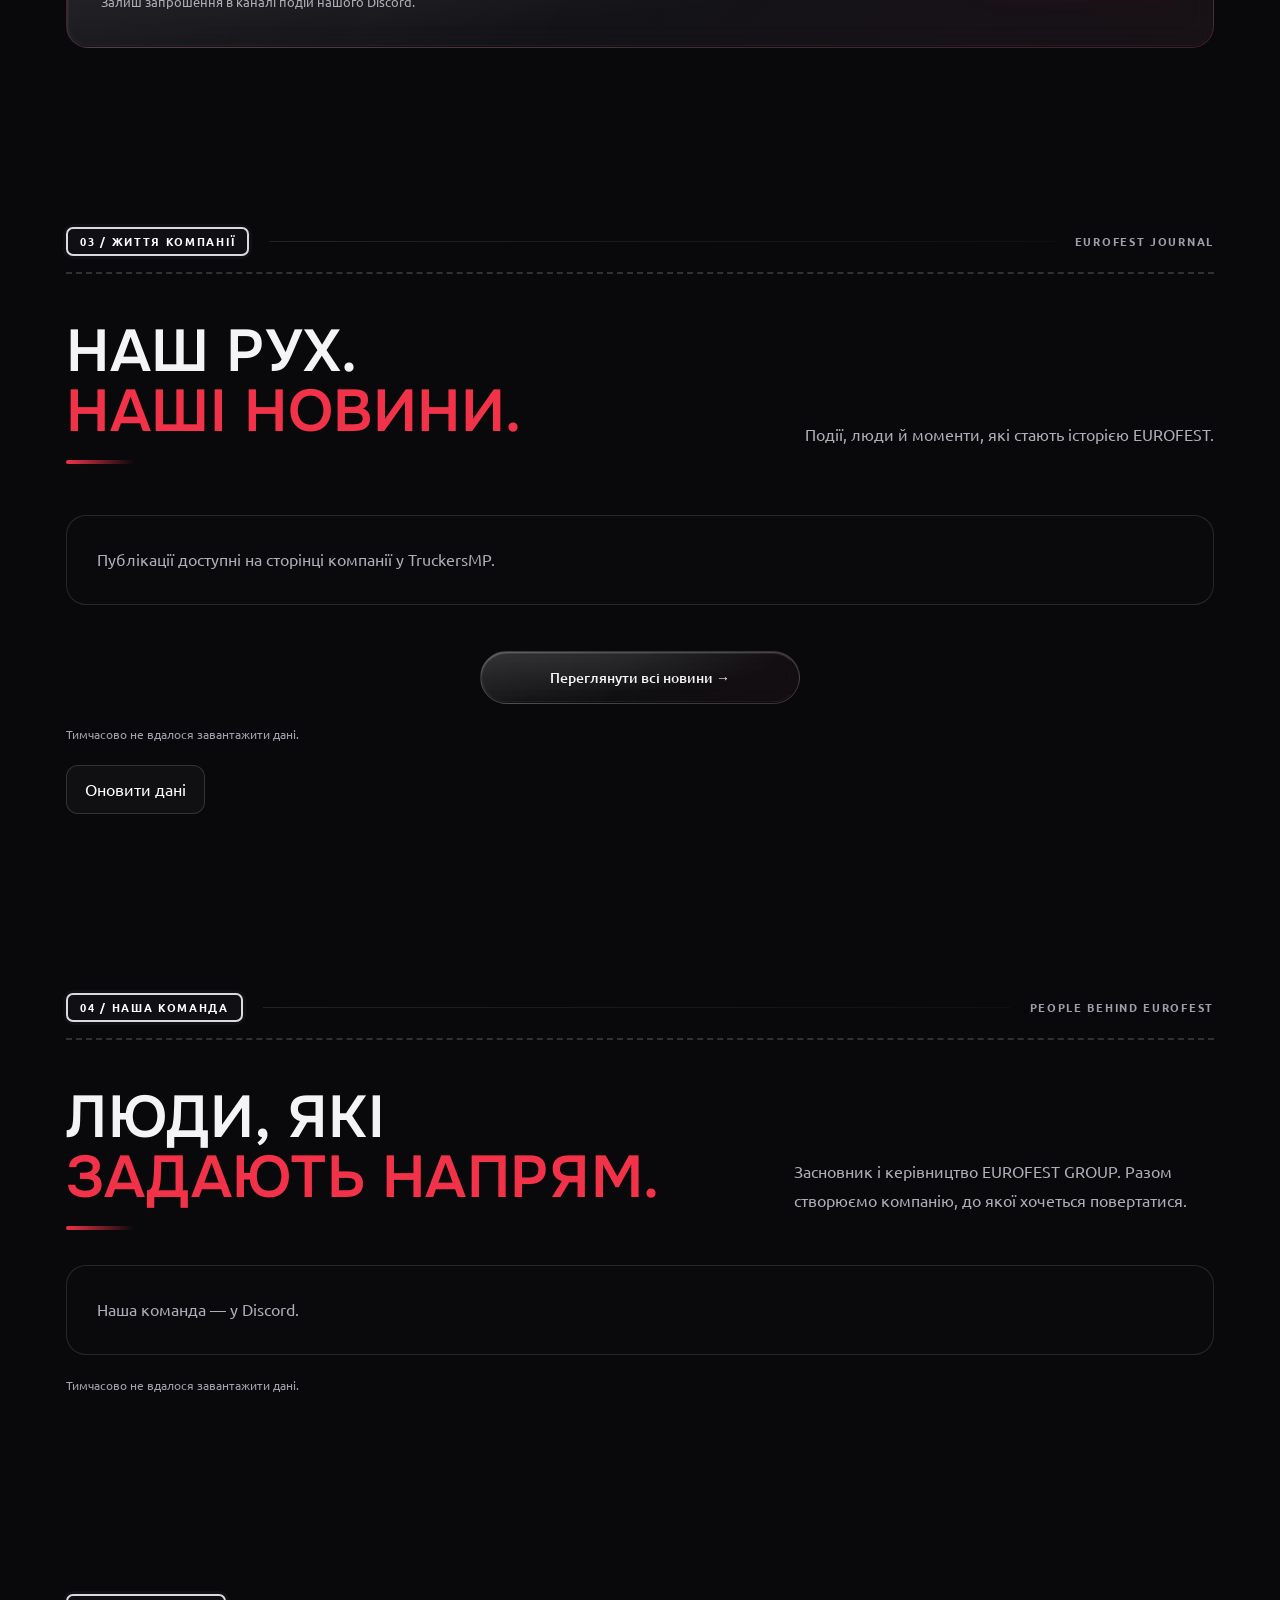
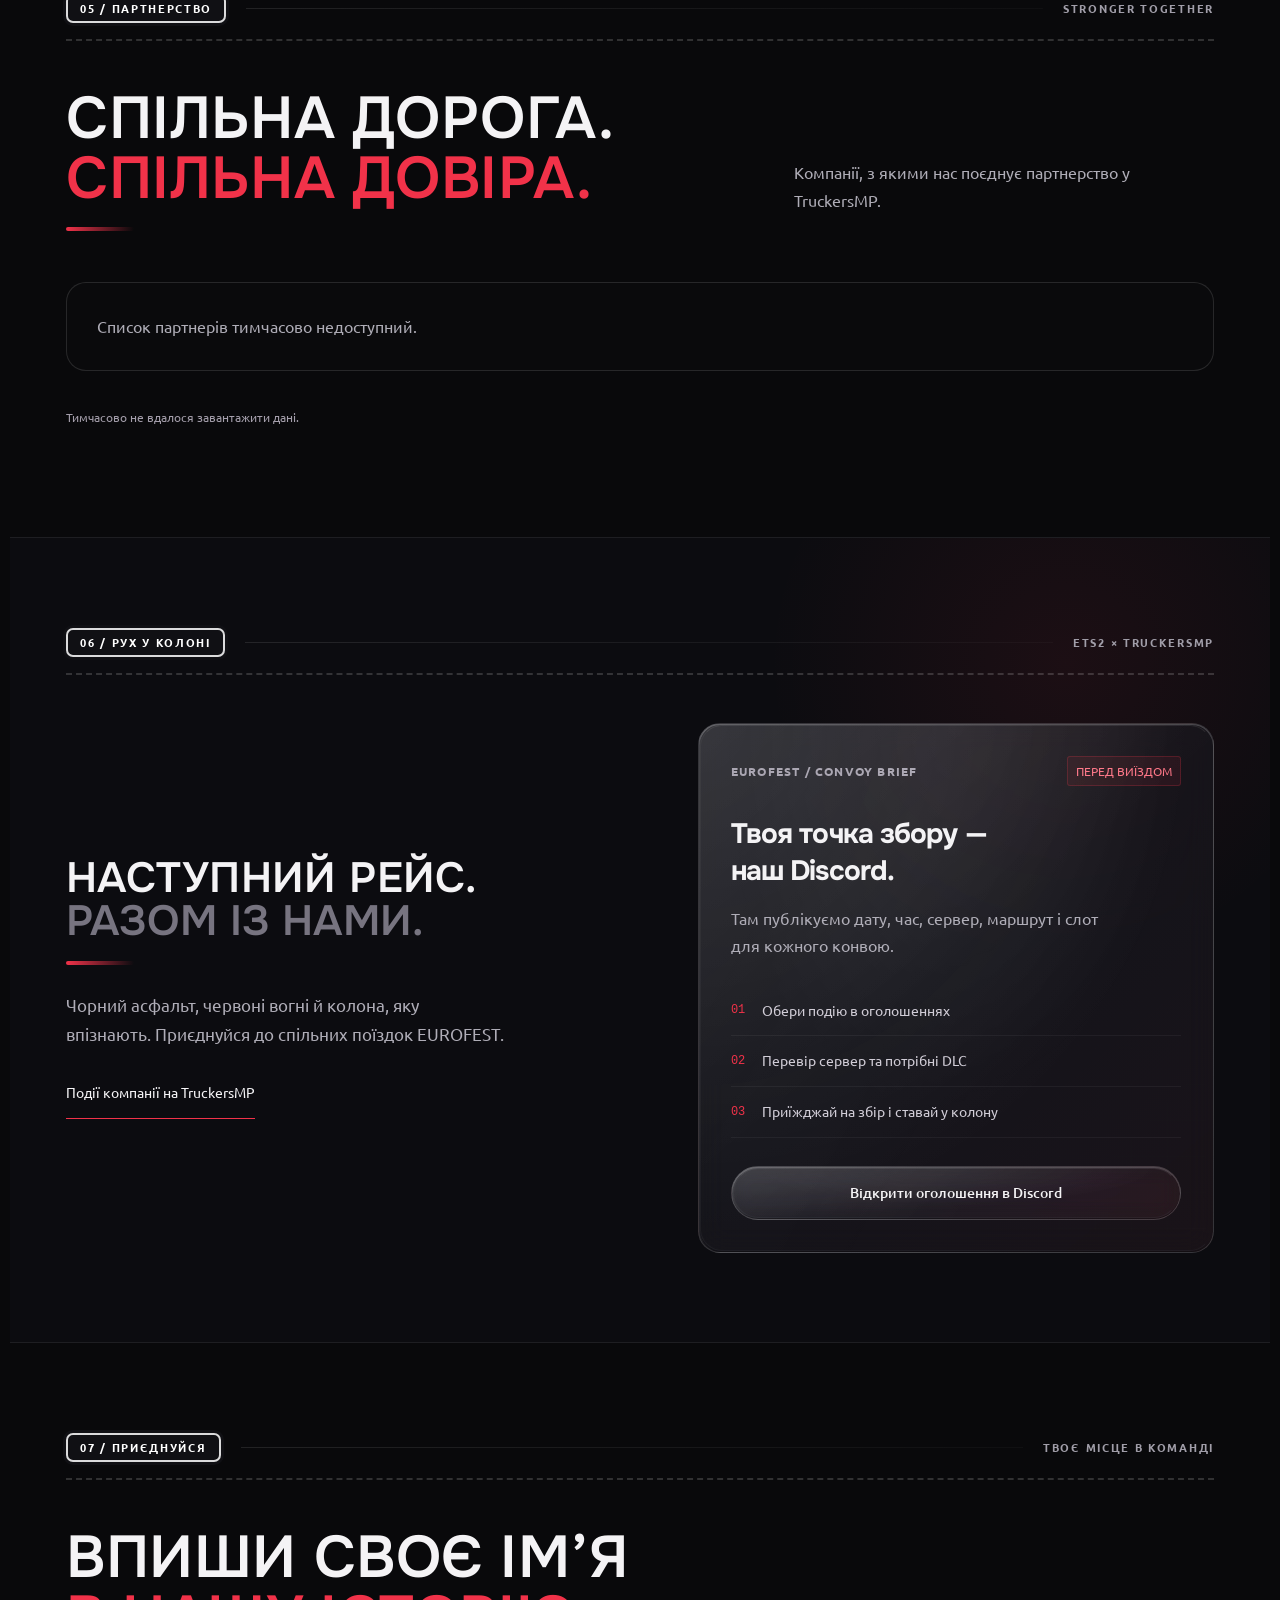
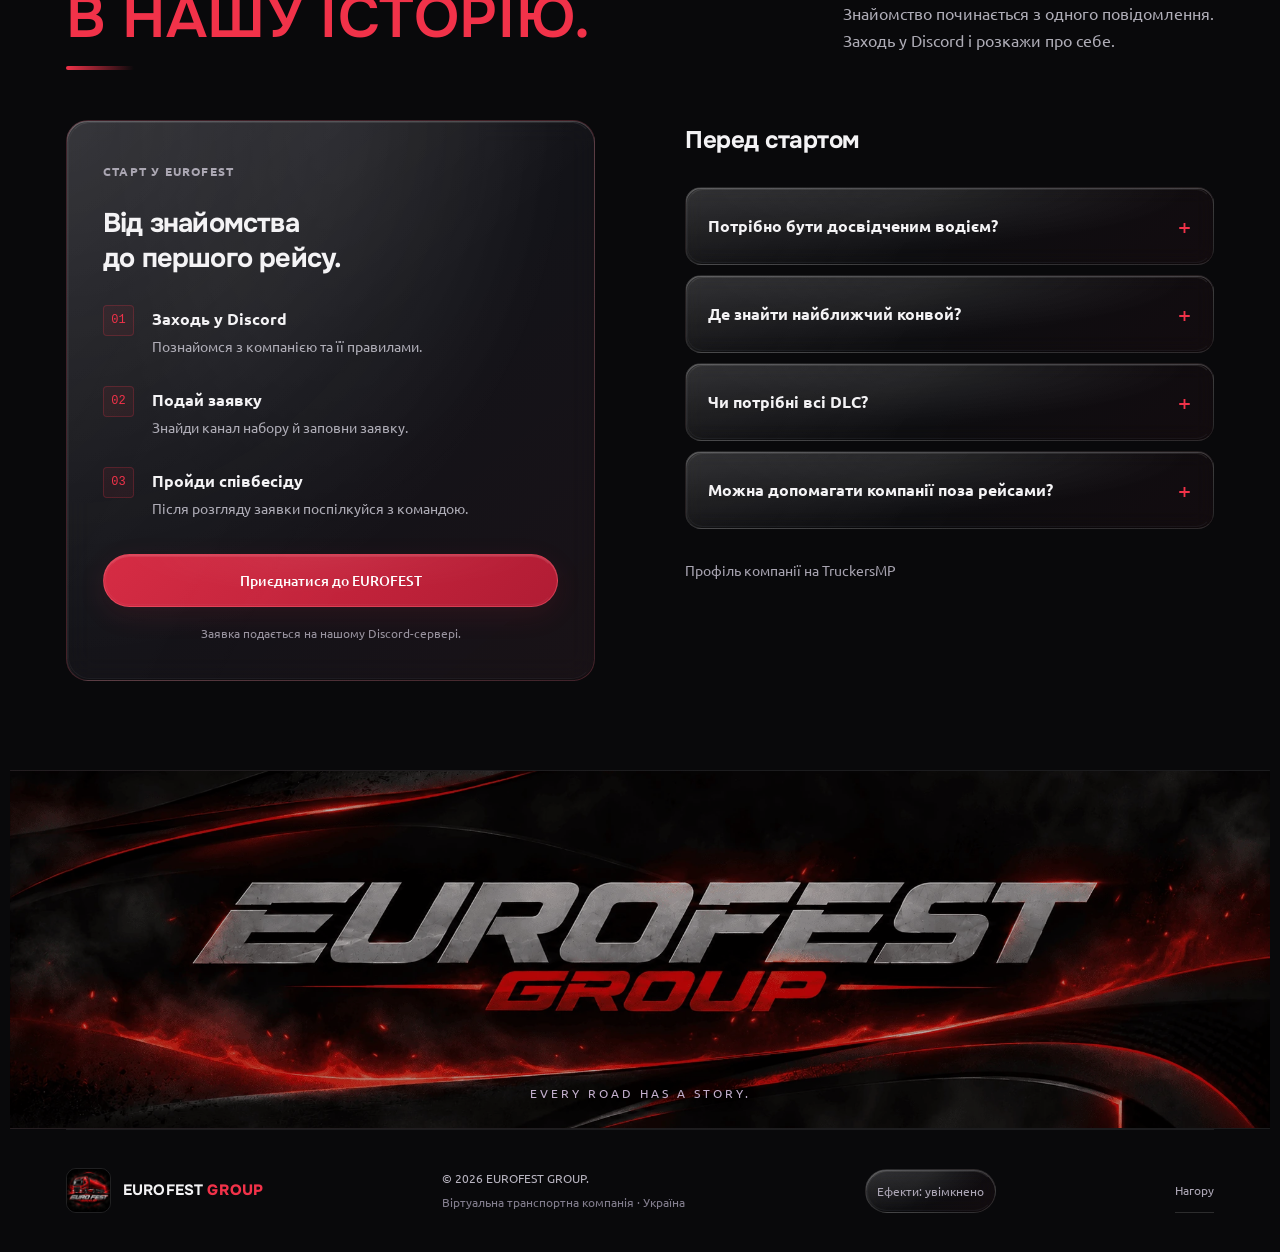
==== commit dc9dc41e: "Add files via upload" ====
--- a/index.html
+++ b/index.html
@@ -63,7 +63,7 @@
   <main id="main">
     <section class="hero" id="top" aria-labelledby="hero-title">
       <img class="hero-image" src="assets/convoy.webp" alt="Червона вантажівка на нічній дорозі серед гір" width="1881" height="836" fetchpriority="high">
-      <video id="hero-video" class="hero-video" muted loop playsinline preload="none" poster="assets/convoy.webp" data-src="media/convoy-loop.mp4?v=locked-scene-20261008-v2" data-webm="media/convoy-loop.webm?v=locked-scene-20261008-v2" aria-hidden="true" tabindex="-1" disablepictureinpicture></video>
+      <video id="hero-video" class="hero-video" muted loop playsinline preload="none" poster="assets/convoy.webp" data-src="media/convoy-loop.mp4?v=clean-trucks-20261008-v3" data-webm="media/convoy-loop.webm?v=clean-trucks-20261008-v3" aria-hidden="true" tabindex="-1" disablepictureinpicture></video>
       <div class="hero-shade" aria-hidden="true"></div><div class="hero-haze" aria-hidden="true"></div>
       <div class="hero-content container">
         <div class="eyebrow"><span class="red-line"></span> UKRAINIAN VIRTUAL TRUCKING COMPANY</div>
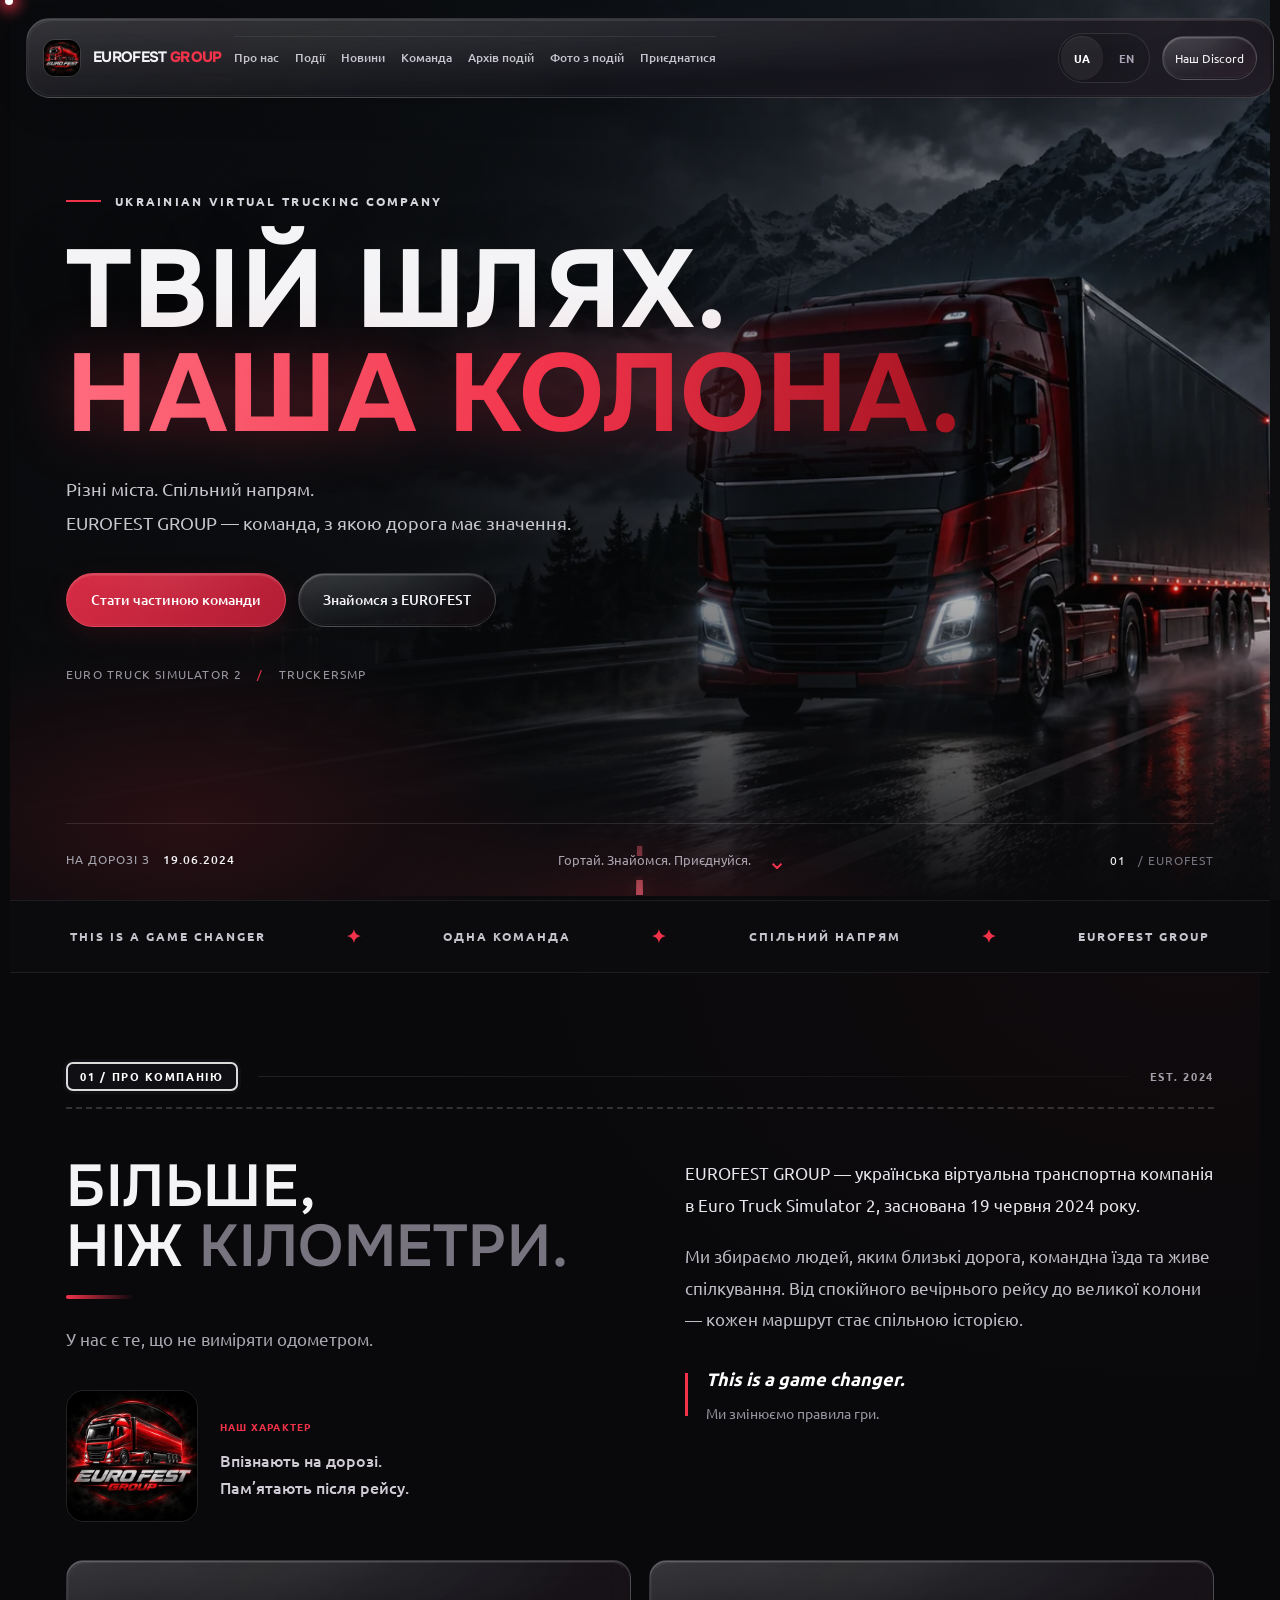
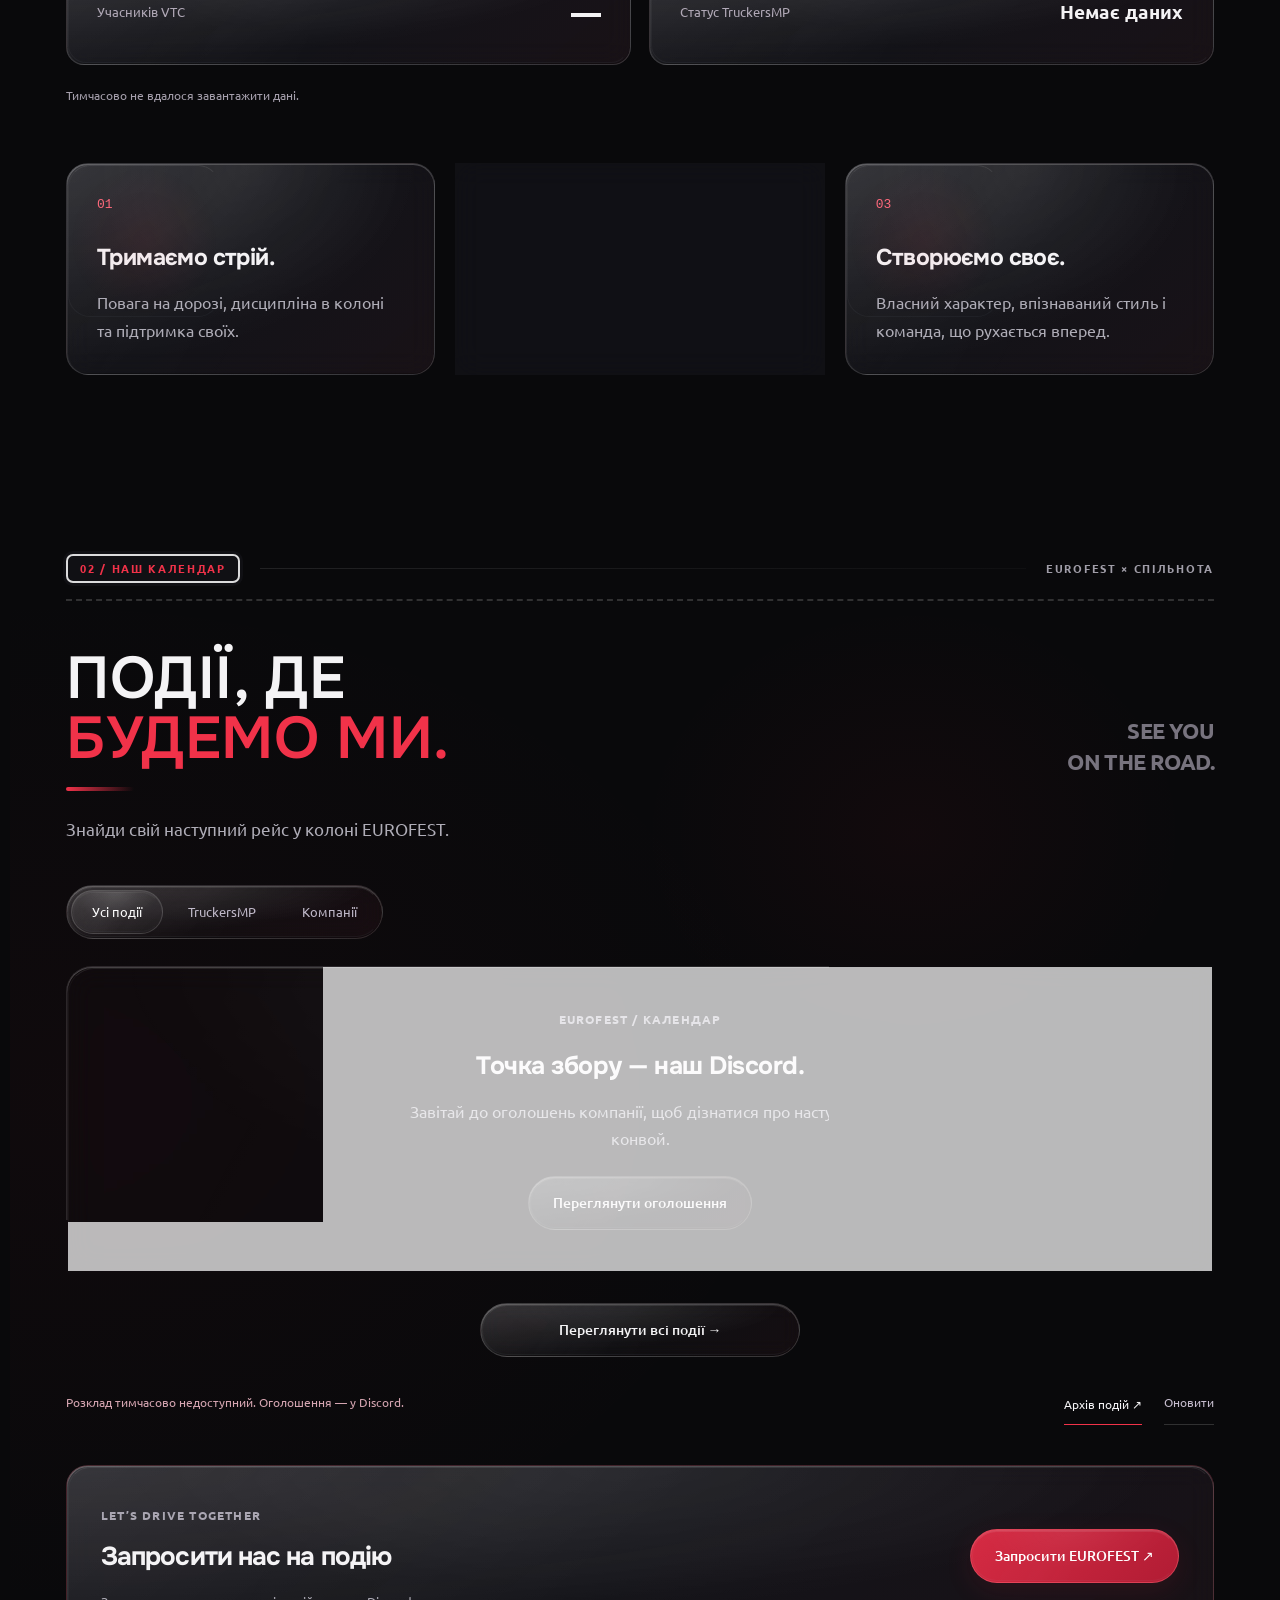
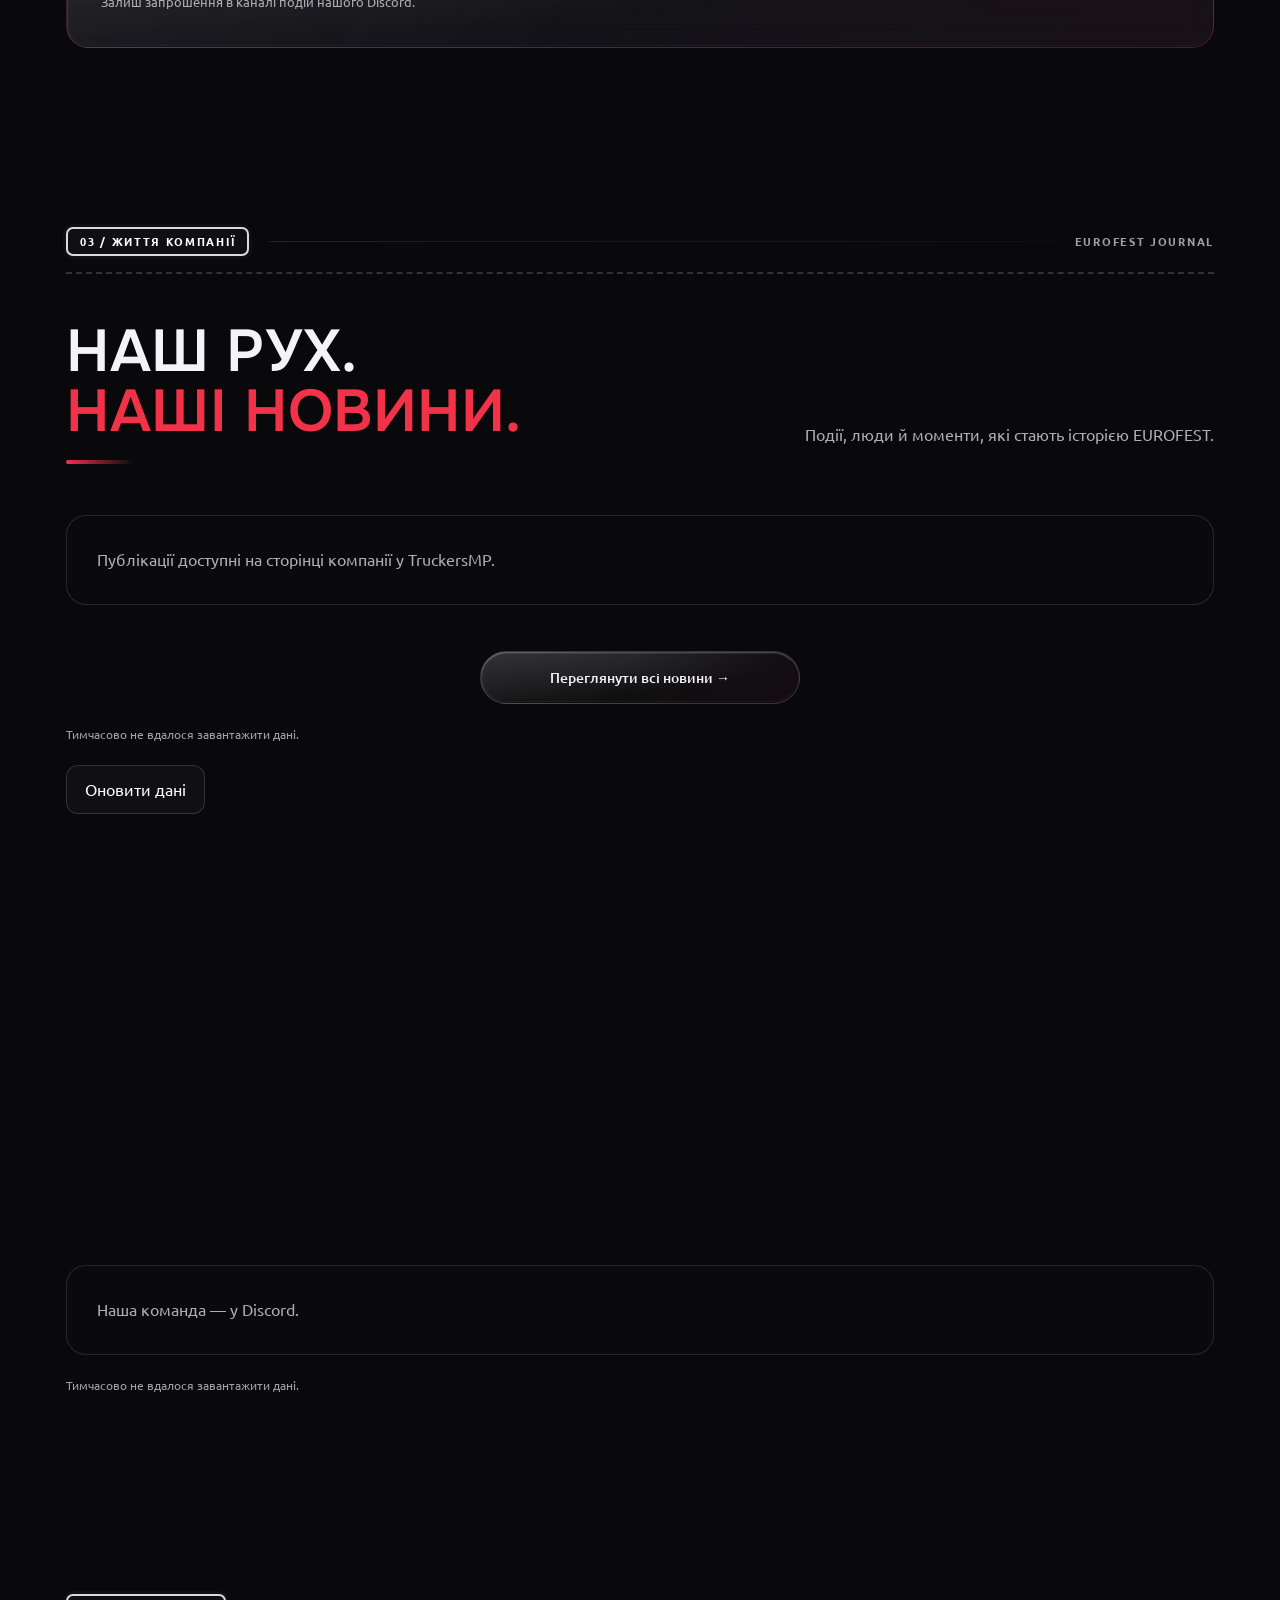
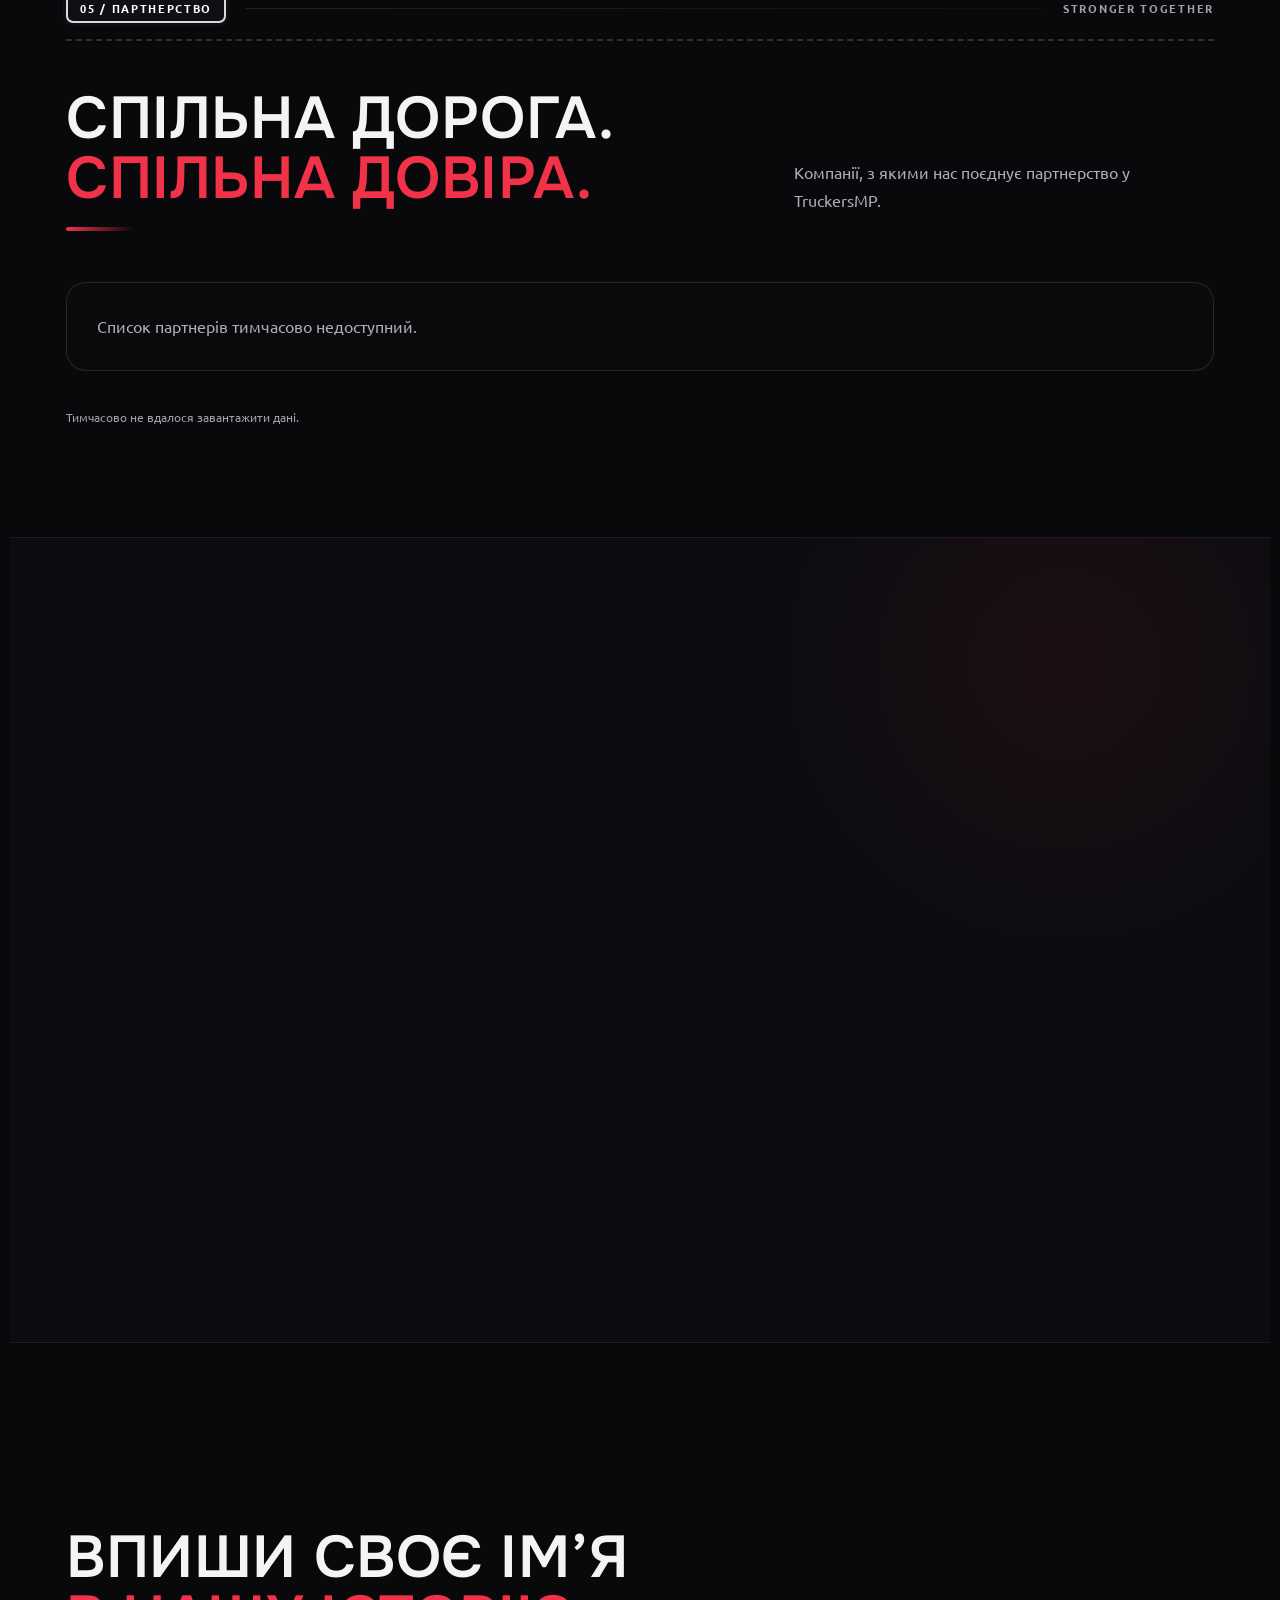
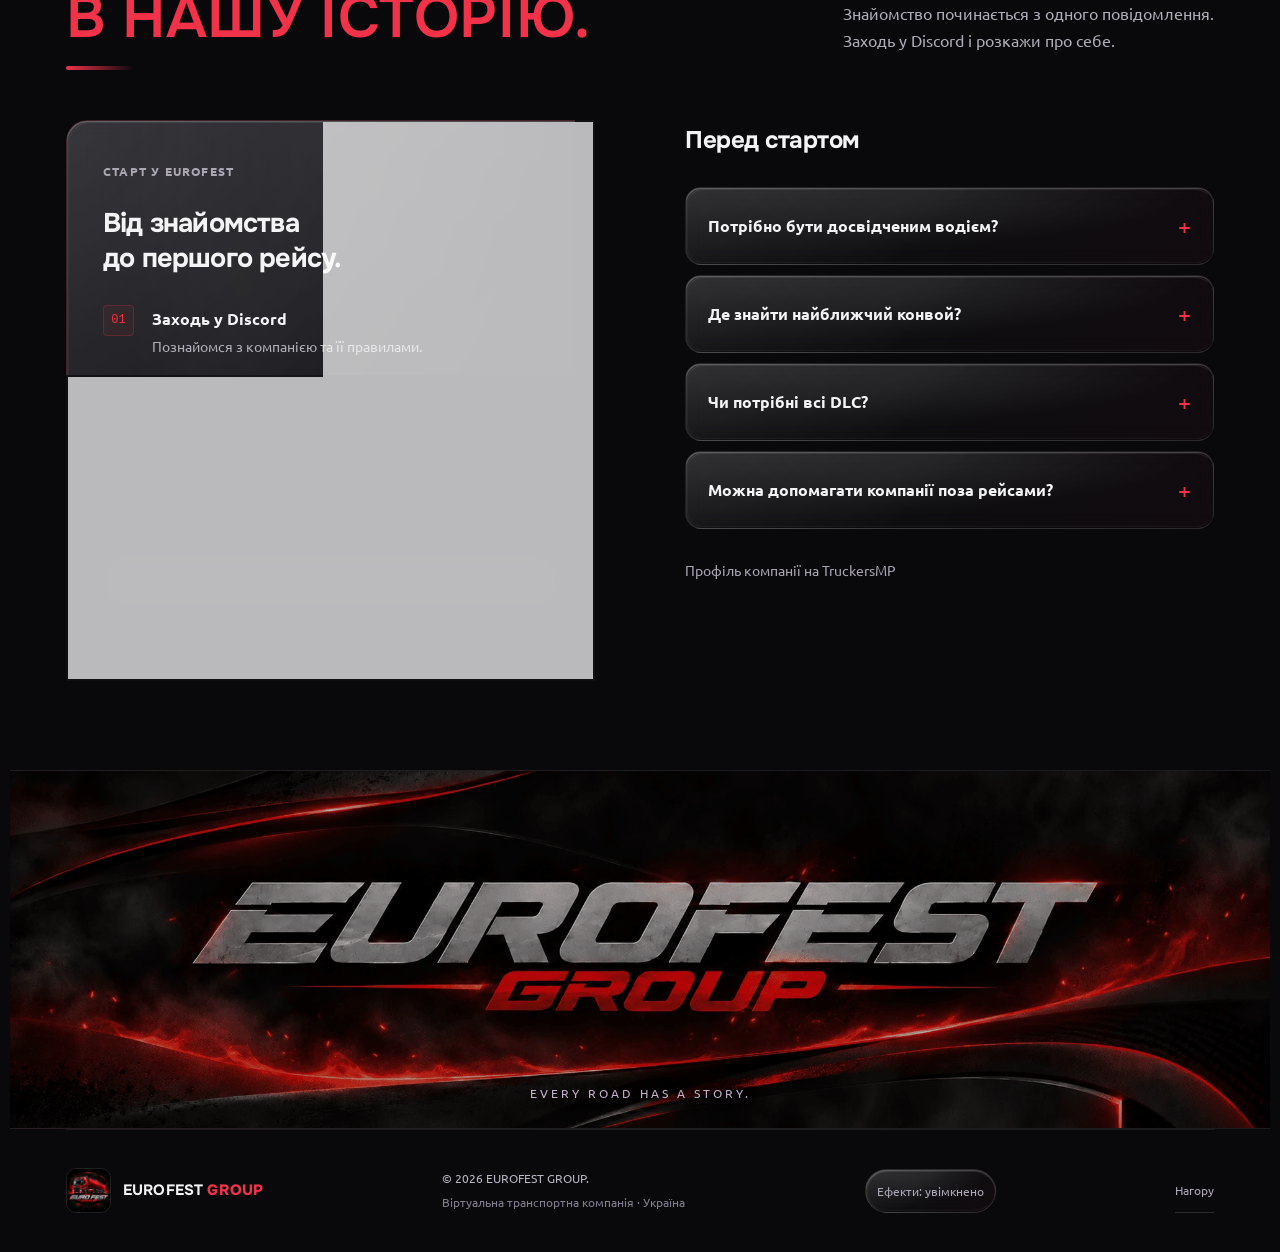
==== commit 0e8663f2: "Add files via upload" ====
--- a/index.html
+++ b/index.html
@@ -46,9 +46,9 @@
   <script src="assets/community.js?v=api-fix-20261006" defer></script>
   <link rel="stylesheet" href="assets/lists.css?v=api-fix-20261006">
   <link rel="stylesheet" href="assets/polish.css?v=dlc-links-20261005">
-<link rel="stylesheet" href="assets/premium.css?v=v5-20261006e">
-  <link rel="stylesheet" href="assets/experience.css?v=polish-20261007">
-  <script src="assets/experience.js?v=polish-20261007" defer></script>
+<link rel="stylesheet" href="assets/premium.css?v=photo-static-20261008-v4">
+  <link rel="stylesheet" href="assets/experience.css?v=photo-static-20261008-v4">
+  <script src="assets/experience.js?v=photo-static-20261008-v4" defer></script>
 </head>
 <body>
   <a class="skip-link" href="#main">Перейти до вмісту</a>
@@ -63,7 +63,6 @@
   <main id="main">
     <section class="hero" id="top" aria-labelledby="hero-title">
       <img class="hero-image" src="assets/convoy.webp" alt="Червона вантажівка на нічній дорозі серед гір" width="1881" height="836" fetchpriority="high">
-      <video id="hero-video" class="hero-video" muted loop playsinline preload="none" poster="assets/convoy.webp" data-src="media/convoy-loop.mp4?v=clean-trucks-20261008-v3" data-webm="media/convoy-loop.webm?v=clean-trucks-20261008-v3" aria-hidden="true" tabindex="-1" disablepictureinpicture></video>
       <div class="hero-shade" aria-hidden="true"></div><div class="hero-haze" aria-hidden="true"></div>
       <div class="hero-content container">
         <div class="eyebrow"><span class="red-line"></span> UKRAINIAN VIRTUAL TRUCKING COMPANY</div>
@@ -129,6 +128,6 @@
   </main>
   <dialog id="event-dialog" class="event-dialog" aria-label="Деталі конвою"><button id="event-close" class="event-close" type="button" aria-label="Закрити деталі">×</button><div id="event-detail"></div></dialog>
   <footer class="footer container"><a class="brand" href="#top"><img class="brand-logo" src="assets/logo.webp" alt="" width="50" height="50"><span class="brand-name">EUROFEST <b>GROUP</b></span></a><div class="footer-copy">© <span id="year">2026</span> EUROFEST GROUP.<span>Віртуальна транспортна компанія · Україна</span></div><button class="effects-toggle" type="button" aria-pressed="true">Ефекти: увімкнено</button><a class="back-top" href="#top">Нагору</a></footer>
-<script src="assets/premium.js?v=v5-20261006e" defer></script>
+<script src="assets/premium.js?v=photo-static-20261008-v4" defer></script>
 </body>
 </html>
--- a/assets/premium.css
+++ b/assets/premium.css
@@ -29,13 +29,6 @@
 .button:hover{translate:0 -3px}.button:active{translate:0 0}
 .button-red:hover{box-shadow:0 16px 46px rgba(241,50,73,.55),inset 0 1px 0 rgba(255,255,255,.3)}
 
-/* Біжучий рядок цінностей */
-.brand-strip{overflow:hidden}
-.ef-track{display:flex;align-items:center;width:max-content;animation:ef-marquee 38s linear infinite}
-.ef-group{display:flex;align-items:center;gap:2.4rem;padding-right:2.4rem;flex:none;white-space:nowrap}
-.brand-strip:hover .ef-track{animation-play-state:paused}
-@keyframes ef-marquee{to{transform:translateX(-50%)}}
-
 /* Картки */
 .section-label span:first-child,.card-number{color:var(--red-2)}
 .principle,.join-card,.convoy-panel,.community-card,.identity-plaque{transition:translate .4s var(--ef-ease),border-color .4s,box-shadow .4s}
@@ -49,7 +42,7 @@
 
 @media (hover:none){.ef-glow{display:none}}
 @media (prefers-reduced-motion:reduce){
- .ef-track{animation:none;flex-wrap:wrap;width:auto}.ef-glow{display:none}
+ .ef-glow{display:none}
  .button:hover,.principle:hover,.join-card:hover,.convoy-panel:hover,.community-card:hover,.event-card:hover{translate:none}
  .event-dialog[open]{animation:none}}
 
@@ -115,8 +108,6 @@
 .ef-plane{position:absolute;left:-30%;right:-30%;bottom:0;height:300px;transform-origin:50% 100%;transform:perspective(340px) rotateX(66deg)}
 .ef-plane::before{content:"";position:absolute;left:50%;top:0;bottom:0;width:8px;margin-left:-4px;
  background:repeating-linear-gradient(to top,#f13249 0 44px,transparent 44px 110px);animation:ef-drive 1.1s linear infinite}
-.ef-plane::after{content:"";position:absolute;inset:0;
- background:linear-gradient(90deg,transparent 30%,rgba(255,255,255,.4) 30% calc(30% + 4px),transparent calc(30% + 4px) calc(70% - 4px),rgba(255,255,255,.4) calc(70% - 4px) 70%,transparent 70%)}
 @keyframes ef-drive{to{background-position:0 -110px}}
 @media(max-width:700px){.ef-roadfx{height:130px}}
 
@@ -125,7 +116,6 @@
 ::-webkit-scrollbar{width:10px}::-webkit-scrollbar-track{background:#09090c}
 ::-webkit-scrollbar-thumb{background:linear-gradient(#f13249,#a3121f);border-radius:8px;border:2px solid #09090c}
 body main h2::after{content:"";display:block;width:68px;height:4px;margin-top:18px;border-radius:4px;background:linear-gradient(90deg,#f13249,transparent)}
-.brand-strip{-webkit-mask-image:linear-gradient(90deg,transparent,#000 9%,#000 91%,transparent);mask-image:linear-gradient(90deg,transparent,#000 9%,#000 91%,transparent)}
 .event-card:hover img{transform:scale(1.05)}
 
 /* v5: скляний шар вікна мав висоту видимої частини й їхав угору разом із прокруткою — звідси біла лінія посеред вмісту */
--- a/assets/experience.css
+++ b/assets/experience.css
@@ -14,9 +14,6 @@
 .header .nav{gap:16px}.header .nav a{font-size:12px;font-weight:500}
 .header .nav-discord{font-size:12px}.footer-copy{line-height:1.8}
 .button{font-weight:500}.event-times strong{font-weight:600}
-.hero-video{position:absolute;inset:0;width:100%;height:100%;object-fit:cover;object-position:62% center;z-index:-3;pointer-events:none;opacity:0;transition:opacity .7s ease}
-.hero-video-ready .hero-video{opacity:1}
-.effects-off .hero-video,.motion-suppressed .hero-video{display:none}
 /* A magazine grid keeps DOM, chronological and keyboard order identical. */
 @media(min-width:901px){
   .gallery-magazine .photos-grid{grid-template-columns:repeat(4,minmax(0,1fr));grid-auto-rows:clamp(145px,14vw,230px);gap:16px}
@@ -65,7 +62,6 @@
 .motion-suppressed .press-glint,.effects-off .press-glint{display:none}
 @media(max-width:1100px){
   .header .nav a{font-size:14px;font-weight:500}.header .nav{gap:0}
-  .hero-video{display:none}.hero-video-ready .hero-video{opacity:0}
 }
 @media(max-width:760px){
   body.has-mobile-dock{padding-bottom:calc(96px + env(safe-area-inset-bottom,0px))}
@@ -87,7 +83,7 @@
 ::view-transition-old(efg-dock),::view-transition-new(efg-dock){animation:none;mix-blend-mode:normal}
 @media(prefers-reduced-motion:reduce){
   ::view-transition-group(*),::view-transition-old(*),::view-transition-new(*){animation:none!important}
-  .hero-video{display:none}.glass-pressable.is-pressed{transform:none!important}.press-glint{display:none}
+  .glass-pressable.is-pressed{transform:none!important}.press-glint{display:none}
 }
 @media(prefers-reduced-transparency:reduce){.mobile-dock{background:#15151b;backdrop-filter:none;-webkit-backdrop-filter:none}}
 
@@ -99,12 +95,11 @@
 .ef-roadfx::after{content:"";position:absolute;left:50%;bottom:-42%;width:min(76vw,720px);height:168%;transform:translateX(-50%) perspective(470px) rotateX(64deg);transform-origin:50% 100%;opacity:.28;background:repeating-linear-gradient(to bottom,transparent 0 116px,rgba(255,255,255,.18) 116px 119px,transparent 119px 232px);background-size:100% 232px;animation:ef-road-surface 1.62s linear infinite;will-change:background-position}
 .ef-plane{left:-48%;right:-48%;height:365px;transform:perspective(435px) rotateX(65deg);filter:drop-shadow(0 0 8px rgba(241,50,73,.17));will-change:transform}
 .ef-plane::before{width:7px;margin-left:-3.5px;background:repeating-linear-gradient(to top,#ff5a6d 0 38px,rgba(241,50,73,.12) 38px 48px,transparent 48px 116px);background-size:100% 116px;animation:ef-drive .96s linear infinite;will-change:background-position}
-.ef-plane::after{background:linear-gradient(90deg,transparent 27%,rgba(255,255,255,.52) 27% calc(27% + 3px),transparent calc(27% + 3px) calc(73% - 3px),rgba(255,255,255,.52) calc(73% - 3px) 73%,transparent 73%);opacity:.82}
 @keyframes ef-drive{from{background-position:0 0}to{background-position:0 -116px}}
 @keyframes ef-road-surface{from{background-position:0 0}to{background-position:0 -232px}}
 @keyframes ef-road-breathe{from{opacity:.42;transform:translateX(-50%) scaleX(.94)}to{opacity:.88;transform:translateX(-50%) scaleX(1.04)}}
 /* Keep all road markings below the hero's horizontal divider. */
-.ef-roadfx{height:clamp(90px,13vh,135px);bottom:-1px}
+.ef-roadfx{height:clamp(90px,13vh,135px);bottom:4px}
 .ef-plane{height:235px}
 @media(max-width:700px){.ef-roadfx{height:85px;opacity:.58}.ef-roadfx::after{opacity:.2}.ef-plane{height:180px}}
 
